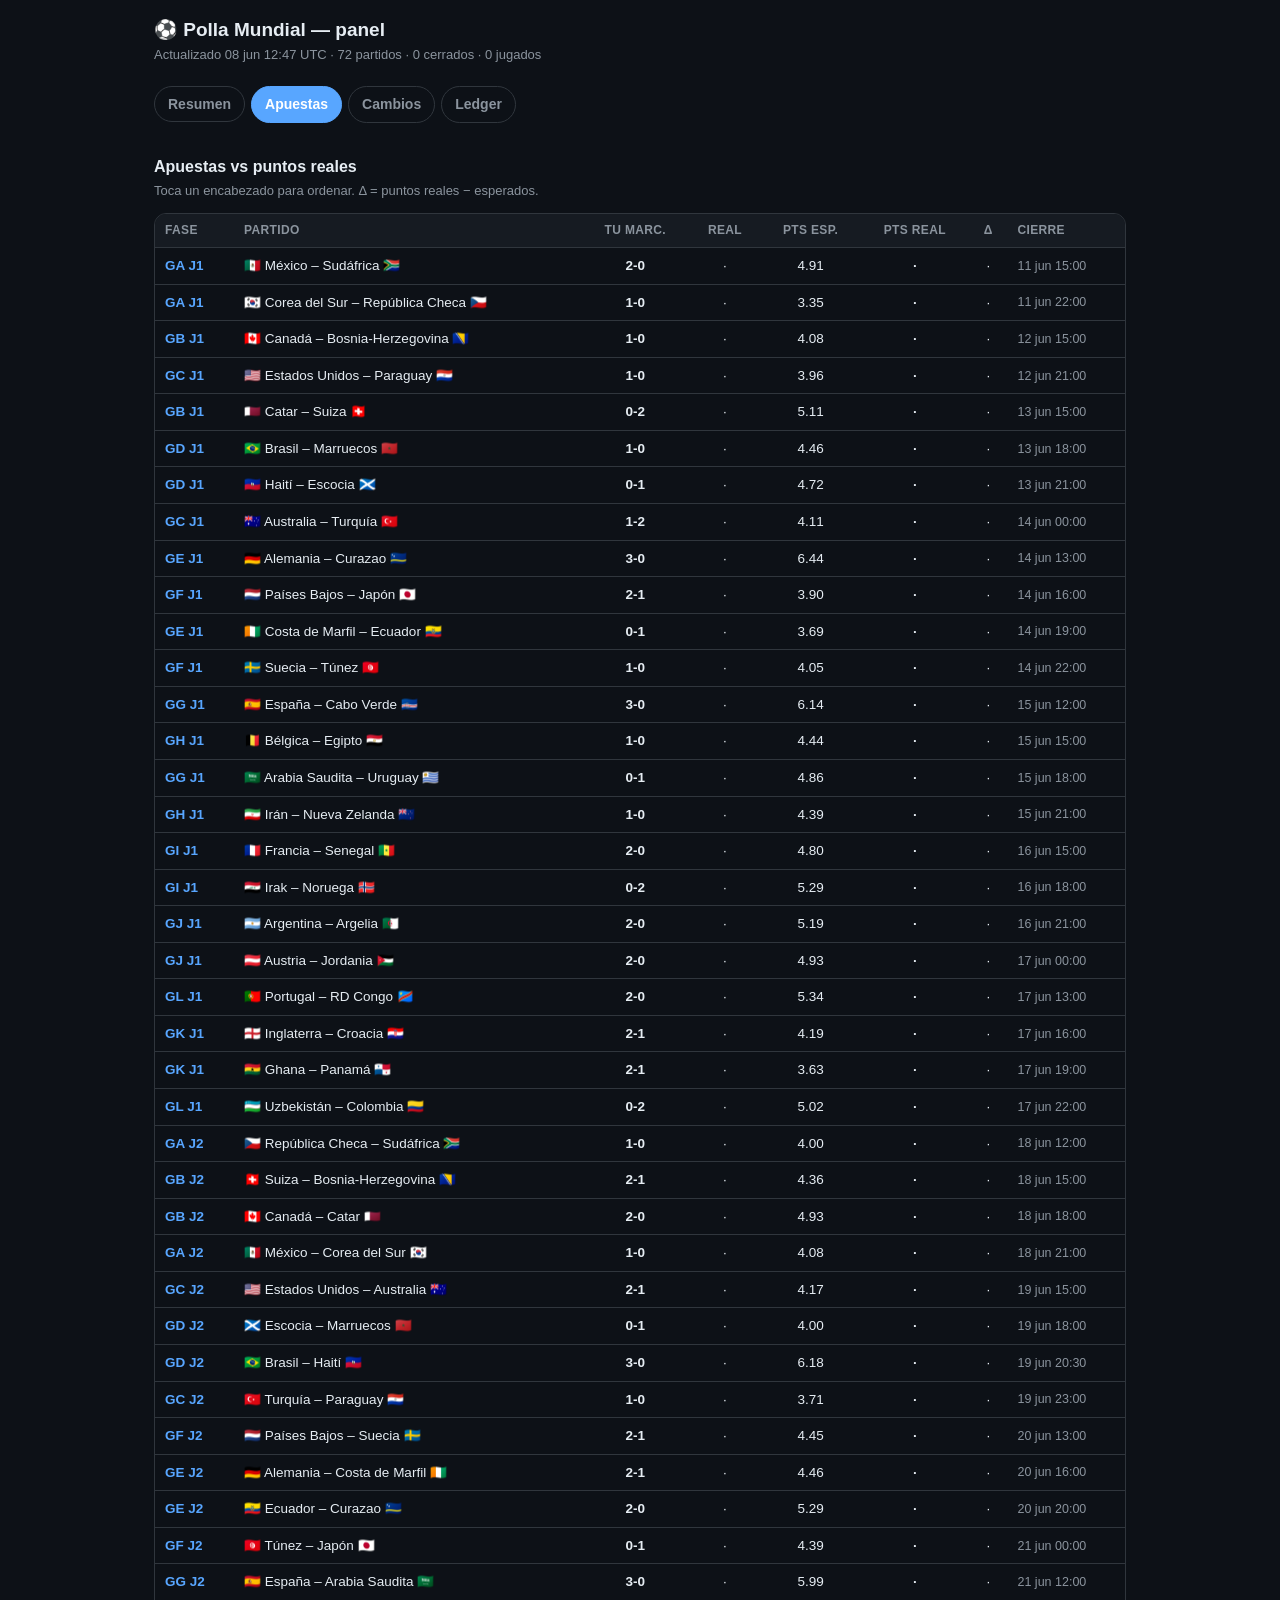
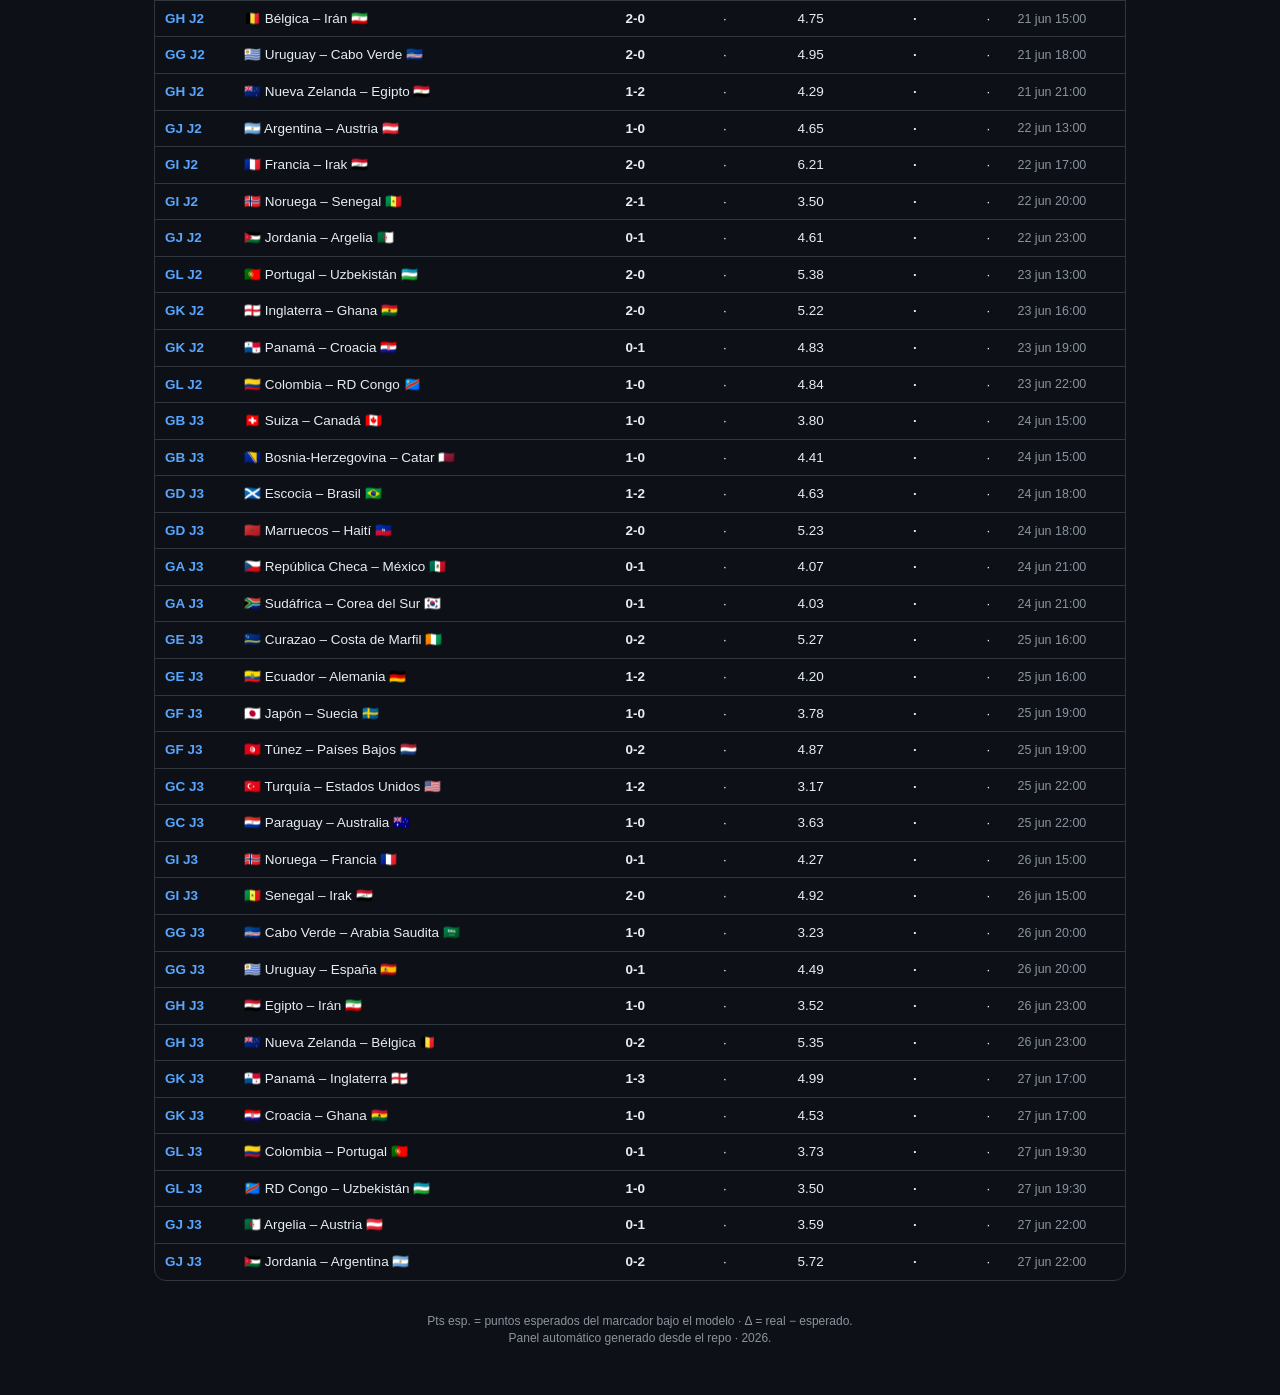
==== apuestas.html @ e84d71d4 "panel multi-pagina (resumen+graficos, apuestas ordenable, cambios, ledger)" ====
<!DOCTYPE html>
<html lang="es">
<head>
<meta charset="utf-8">
<meta name="viewport" content="width=device-width, initial-scale=1, viewport-fit=cover">
<meta name="theme-color" content="#0d1117">
<title>Apuestas — polla</title>

<style>
  :root { --bg:#0d1117; --card:#161b22; --line:#30363d; --txt:#e6edf3; --dim:#8b949e;
           --pos:#3fb950; --neg:#f85149; --accent:#58a6ff; }
  * { box-sizing:border-box; }
  body { margin:0; background:var(--bg); color:var(--txt); font:15px/1.45
         -apple-system,BlinkMacSystemFont,"Segoe UI",Roboto,Helvetica,Arial,sans-serif; }
  .wrap { max-width:1000px; margin:0 auto; padding:14px 14px 48px; }
  header h1 { font-size:19px; margin:2px 0; }
  header .meta { color:var(--dim); font-size:13px; }
  .nav { display:flex; gap:6px; margin:14px 0 8px; flex-wrap:wrap;
          position:sticky; top:0; background:var(--bg); padding:8px 0; z-index:5; }
  .nav a { color:var(--dim); text-decoration:none; font-size:14px; font-weight:600;
            padding:7px 13px; border:1px solid var(--line); border-radius:999px; }
  .nav a.active { color:#fff; background:var(--accent); border-color:var(--accent); }
  .kpis { display:grid; grid-template-columns:repeat(auto-fit,minmax(150px,1fr));
           gap:10px; margin:14px 0; }
  .kpi { background:var(--card); border:1px solid var(--line); border-radius:12px; padding:12px 14px; }
  .kpi-val { font-size:26px; font-weight:700; }
  .kpi-lbl { color:var(--dim); font-size:12px; text-transform:uppercase; letter-spacing:.04em; }
  .kpi-sub { color:var(--dim); font-size:12px; margin-top:4px; }
  section { margin:24px 0; }
  section > h2 { font-size:16px; margin:0 0 4px; }
  .cap { color:var(--dim); font-size:13px; margin:0 0 12px; }
  .chart { position:relative; height:300px; background:var(--card); border:1px solid var(--line);
            border-radius:12px; padding:12px; }
  .tbl { overflow-x:auto; -webkit-overflow-scrolling:touch; border:1px solid var(--line); border-radius:12px; }
  table { border-collapse:collapse; width:100%; font-size:13.5px; white-space:nowrap; }
  th, td { padding:8px 10px; text-align:left; border-bottom:1px solid var(--line); }
  thead th { position:sticky; top:0; background:var(--card); color:var(--dim); font-weight:600;
              font-size:12px; text-transform:uppercase; letter-spacing:.03em; user-select:none; }
  thead th.asc::after { content:" \2191"; color:var(--accent); }
  thead th.desc::after { content:" \2193"; color:var(--accent); }
  tbody tr:last-child td { border-bottom:none; }
  td.c, th.c { text-align:center; }
  td.b { font-weight:700; }
  td.ph { color:var(--accent); font-weight:600; }
  td.ko { color:var(--dim); font-size:12.5px; }
  tr.played { background:rgba(63,185,80,.06); }
  tr.locked td { color:var(--dim); }
  .pos { color:var(--pos); } .neg { color:var(--neg); } .zero { color:var(--dim); }
  footer { color:var(--dim); font-size:12px; margin-top:32px; text-align:center; }
  a { color:var(--accent); }
</style>
</head>
<body>
<div class="wrap">
  <header>
    <h1>⚽ Polla Mundial — panel</h1>
    <div class="meta">Actualizado 08 jun 12:47 UTC · 72 partidos · 0 cerrados · 0 jugados</div>
  </header>
  <nav class="nav"><a href="index.html">Resumen</a><a href="apuestas.html" class="active">Apuestas</a><a href="cambios.html">Cambios</a><a href="ledger.html">Ledger</a></nav>
  
  <section>
    <h2>Apuestas vs puntos reales</h2>
    <p class="cap">Toca un encabezado para ordenar. Δ = puntos reales − esperados.</p>
    <div class="tbl"><table class="sortable"><thead><tr><th data-type="text">Fase</th><th data-type="text">Partido</th><th class="c" data-type="text">Tu marc.</th><th class="c" data-type="text">Real</th><th class="c" data-type="num">Pts esp.</th><th class="c" data-type="num">Pts real</th><th class="c" data-type="num">Δ</th><th data-type="text">Cierre</th></tr></thead>
    <tbody><tr class=""><td class="ph" data-sort="01-A">GA J1</td><td class="match">🇲🇽 México – Sudáfrica 🇿🇦</td><td class="c b">2-0</td><td class="c">·</td><td class="c" data-sort="4.907">4.91</td><td class="c b" data-sort="-1">·</td><td class="c" data-sort="-999">·</td><td class="ko" data-sort="2026-06-11T15:00:00-04:00">11 jun 15:00</td></tr><tr class=""><td class="ph" data-sort="01-A">GA J1</td><td class="match">🇰🇷 Corea del Sur – República Checa 🇨🇿</td><td class="c b">1-0</td><td class="c">·</td><td class="c" data-sort="3.345">3.35</td><td class="c b" data-sort="-1">·</td><td class="c" data-sort="-999">·</td><td class="ko" data-sort="2026-06-11T22:00:00-04:00">11 jun 22:00</td></tr><tr class=""><td class="ph" data-sort="01-B">GB J1</td><td class="match">🇨🇦 Canadá – Bosnia-Herzegovina 🇧🇦</td><td class="c b">1-0</td><td class="c">·</td><td class="c" data-sort="4.076">4.08</td><td class="c b" data-sort="-1">·</td><td class="c" data-sort="-999">·</td><td class="ko" data-sort="2026-06-12T15:00:00-04:00">12 jun 15:00</td></tr><tr class=""><td class="ph" data-sort="01-C">GC J1</td><td class="match">🇺🇸 Estados Unidos – Paraguay 🇵🇾</td><td class="c b">1-0</td><td class="c">·</td><td class="c" data-sort="3.958">3.96</td><td class="c b" data-sort="-1">·</td><td class="c" data-sort="-999">·</td><td class="ko" data-sort="2026-06-12T21:00:00-04:00">12 jun 21:00</td></tr><tr class=""><td class="ph" data-sort="01-B">GB J1</td><td class="match">🇶🇦 Catar – Suiza 🇨🇭</td><td class="c b">0-2</td><td class="c">·</td><td class="c" data-sort="5.108">5.11</td><td class="c b" data-sort="-1">·</td><td class="c" data-sort="-999">·</td><td class="ko" data-sort="2026-06-13T15:00:00-04:00">13 jun 15:00</td></tr><tr class=""><td class="ph" data-sort="01-D">GD J1</td><td class="match">🇧🇷 Brasil – Marruecos 🇲🇦</td><td class="c b">1-0</td><td class="c">·</td><td class="c" data-sort="4.463">4.46</td><td class="c b" data-sort="-1">·</td><td class="c" data-sort="-999">·</td><td class="ko" data-sort="2026-06-13T18:00:00-04:00">13 jun 18:00</td></tr><tr class=""><td class="ph" data-sort="01-D">GD J1</td><td class="match">🇭🇹 Haití – Escocia 🏴󠁧󠁢󠁳󠁣󠁴󠁿</td><td class="c b">0-1</td><td class="c">·</td><td class="c" data-sort="4.722">4.72</td><td class="c b" data-sort="-1">·</td><td class="c" data-sort="-999">·</td><td class="ko" data-sort="2026-06-13T21:00:00-04:00">13 jun 21:00</td></tr><tr class=""><td class="ph" data-sort="01-C">GC J1</td><td class="match">🇦🇺 Australia – Turquía 🇹🇷</td><td class="c b">1-2</td><td class="c">·</td><td class="c" data-sort="4.113">4.11</td><td class="c b" data-sort="-1">·</td><td class="c" data-sort="-999">·</td><td class="ko" data-sort="2026-06-14T00:00:00-04:00">14 jun 00:00</td></tr><tr class=""><td class="ph" data-sort="01-E">GE J1</td><td class="match">🇩🇪 Alemania – Curazao 🇨🇼</td><td class="c b">3-0</td><td class="c">·</td><td class="c" data-sort="6.436">6.44</td><td class="c b" data-sort="-1">·</td><td class="c" data-sort="-999">·</td><td class="ko" data-sort="2026-06-14T13:00:00-04:00">14 jun 13:00</td></tr><tr class=""><td class="ph" data-sort="01-F">GF J1</td><td class="match">🇳🇱 Países Bajos – Japón 🇯🇵</td><td class="c b">2-1</td><td class="c">·</td><td class="c" data-sort="3.899">3.90</td><td class="c b" data-sort="-1">·</td><td class="c" data-sort="-999">·</td><td class="ko" data-sort="2026-06-14T16:00:00-04:00">14 jun 16:00</td></tr><tr class=""><td class="ph" data-sort="01-E">GE J1</td><td class="match">🇨🇮 Costa de Marfil – Ecuador 🇪🇨</td><td class="c b">0-1</td><td class="c">·</td><td class="c" data-sort="3.692">3.69</td><td class="c b" data-sort="-1">·</td><td class="c" data-sort="-999">·</td><td class="ko" data-sort="2026-06-14T19:00:00-04:00">14 jun 19:00</td></tr><tr class=""><td class="ph" data-sort="01-F">GF J1</td><td class="match">🇸🇪 Suecia – Túnez 🇹🇳</td><td class="c b">1-0</td><td class="c">·</td><td class="c" data-sort="4.052">4.05</td><td class="c b" data-sort="-1">·</td><td class="c" data-sort="-999">·</td><td class="ko" data-sort="2026-06-14T22:00:00-04:00">14 jun 22:00</td></tr><tr class=""><td class="ph" data-sort="01-G">GG J1</td><td class="match">🇪🇸 España – Cabo Verde 🇨🇻</td><td class="c b">3-0</td><td class="c">·</td><td class="c" data-sort="6.137">6.14</td><td class="c b" data-sort="-1">·</td><td class="c" data-sort="-999">·</td><td class="ko" data-sort="2026-06-15T12:00:00-04:00">15 jun 12:00</td></tr><tr class=""><td class="ph" data-sort="01-H">GH J1</td><td class="match">🇧🇪 Bélgica – Egipto 🇪🇬</td><td class="c b">1-0</td><td class="c">·</td><td class="c" data-sort="4.444">4.44</td><td class="c b" data-sort="-1">·</td><td class="c" data-sort="-999">·</td><td class="ko" data-sort="2026-06-15T15:00:00-04:00">15 jun 15:00</td></tr><tr class=""><td class="ph" data-sort="01-G">GG J1</td><td class="match">🇸🇦 Arabia Saudita – Uruguay 🇺🇾</td><td class="c b">0-1</td><td class="c">·</td><td class="c" data-sort="4.857">4.86</td><td class="c b" data-sort="-1">·</td><td class="c" data-sort="-999">·</td><td class="ko" data-sort="2026-06-15T18:00:00-04:00">15 jun 18:00</td></tr><tr class=""><td class="ph" data-sort="01-H">GH J1</td><td class="match">🇮🇷 Irán – Nueva Zelanda 🇳🇿</td><td class="c b">1-0</td><td class="c">·</td><td class="c" data-sort="4.389">4.39</td><td class="c b" data-sort="-1">·</td><td class="c" data-sort="-999">·</td><td class="ko" data-sort="2026-06-15T21:00:00-04:00">15 jun 21:00</td></tr><tr class=""><td class="ph" data-sort="01-I">GI J1</td><td class="match">🇫🇷 Francia – Senegal 🇸🇳</td><td class="c b">2-0</td><td class="c">·</td><td class="c" data-sort="4.801">4.80</td><td class="c b" data-sort="-1">·</td><td class="c" data-sort="-999">·</td><td class="ko" data-sort="2026-06-16T15:00:00-04:00">16 jun 15:00</td></tr><tr class=""><td class="ph" data-sort="01-I">GI J1</td><td class="match">🇮🇶 Irak – Noruega 🇳🇴</td><td class="c b">0-2</td><td class="c">·</td><td class="c" data-sort="5.287">5.29</td><td class="c b" data-sort="-1">·</td><td class="c" data-sort="-999">·</td><td class="ko" data-sort="2026-06-16T18:00:00-04:00">16 jun 18:00</td></tr><tr class=""><td class="ph" data-sort="01-J">GJ J1</td><td class="match">🇦🇷 Argentina – Argelia 🇩🇿</td><td class="c b">2-0</td><td class="c">·</td><td class="c" data-sort="5.188">5.19</td><td class="c b" data-sort="-1">·</td><td class="c" data-sort="-999">·</td><td class="ko" data-sort="2026-06-16T21:00:00-04:00">16 jun 21:00</td></tr><tr class=""><td class="ph" data-sort="01-J">GJ J1</td><td class="match">🇦🇹 Austria – Jordania 🇯🇴</td><td class="c b">2-0</td><td class="c">·</td><td class="c" data-sort="4.935">4.93</td><td class="c b" data-sort="-1">·</td><td class="c" data-sort="-999">·</td><td class="ko" data-sort="2026-06-17T00:00:00-04:00">17 jun 00:00</td></tr><tr class=""><td class="ph" data-sort="01-L">GL J1</td><td class="match">🇵🇹 Portugal – RD Congo 🇨🇩</td><td class="c b">2-0</td><td class="c">·</td><td class="c" data-sort="5.34">5.34</td><td class="c b" data-sort="-1">·</td><td class="c" data-sort="-999">·</td><td class="ko" data-sort="2026-06-17T13:00:00-04:00">17 jun 13:00</td></tr><tr class=""><td class="ph" data-sort="01-K">GK J1</td><td class="match">🏴󠁧󠁢󠁥󠁮󠁧󠁿 Inglaterra – Croacia 🇭🇷</td><td class="c b">2-1</td><td class="c">·</td><td class="c" data-sort="4.187">4.19</td><td class="c b" data-sort="-1">·</td><td class="c" data-sort="-999">·</td><td class="ko" data-sort="2026-06-17T16:00:00-04:00">17 jun 16:00</td></tr><tr class=""><td class="ph" data-sort="01-K">GK J1</td><td class="match">🇬🇭 Ghana – Panamá 🇵🇦</td><td class="c b">2-1</td><td class="c">·</td><td class="c" data-sort="3.631">3.63</td><td class="c b" data-sort="-1">·</td><td class="c" data-sort="-999">·</td><td class="ko" data-sort="2026-06-17T19:00:00-04:00">17 jun 19:00</td></tr><tr class=""><td class="ph" data-sort="01-L">GL J1</td><td class="match">🇺🇿 Uzbekistán – Colombia 🇨🇴</td><td class="c b">0-2</td><td class="c">·</td><td class="c" data-sort="5.018">5.02</td><td class="c b" data-sort="-1">·</td><td class="c" data-sort="-999">·</td><td class="ko" data-sort="2026-06-17T22:00:00-04:00">17 jun 22:00</td></tr><tr class=""><td class="ph" data-sort="02-A">GA J2</td><td class="match">🇨🇿 República Checa – Sudáfrica 🇿🇦</td><td class="c b">1-0</td><td class="c">·</td><td class="c" data-sort="4.004">4.00</td><td class="c b" data-sort="-1">·</td><td class="c" data-sort="-999">·</td><td class="ko" data-sort="2026-06-18T12:00:00-04:00">18 jun 12:00</td></tr><tr class=""><td class="ph" data-sort="02-B">GB J2</td><td class="match">🇨🇭 Suiza – Bosnia-Herzegovina 🇧🇦</td><td class="c b">2-1</td><td class="c">·</td><td class="c" data-sort="4.362">4.36</td><td class="c b" data-sort="-1">·</td><td class="c" data-sort="-999">·</td><td class="ko" data-sort="2026-06-18T15:00:00-04:00">18 jun 15:00</td></tr><tr class=""><td class="ph" data-sort="02-B">GB J2</td><td class="match">🇨🇦 Canadá – Catar 🇶🇦</td><td class="c b">2-0</td><td class="c">·</td><td class="c" data-sort="4.935">4.93</td><td class="c b" data-sort="-1">·</td><td class="c" data-sort="-999">·</td><td class="ko" data-sort="2026-06-18T18:00:00-04:00">18 jun 18:00</td></tr><tr class=""><td class="ph" data-sort="02-A">GA J2</td><td class="match">🇲🇽 México – Corea del Sur 🇰🇷</td><td class="c b">1-0</td><td class="c">·</td><td class="c" data-sort="4.083">4.08</td><td class="c b" data-sort="-1">·</td><td class="c" data-sort="-999">·</td><td class="ko" data-sort="2026-06-18T21:00:00-04:00">18 jun 21:00</td></tr><tr class=""><td class="ph" data-sort="02-C">GC J2</td><td class="match">🇺🇸 Estados Unidos – Australia 🇦🇺</td><td class="c b">2-1</td><td class="c">·</td><td class="c" data-sort="4.174">4.17</td><td class="c b" data-sort="-1">·</td><td class="c" data-sort="-999">·</td><td class="ko" data-sort="2026-06-19T15:00:00-04:00">19 jun 15:00</td></tr><tr class=""><td class="ph" data-sort="02-D">GD J2</td><td class="match">🏴󠁧󠁢󠁳󠁣󠁴󠁿 Escocia – Marruecos 🇲🇦</td><td class="c b">0-1</td><td class="c">·</td><td class="c" data-sort="4.0">4.00</td><td class="c b" data-sort="-1">·</td><td class="c" data-sort="-999">·</td><td class="ko" data-sort="2026-06-19T18:00:00-04:00">19 jun 18:00</td></tr><tr class=""><td class="ph" data-sort="02-D">GD J2</td><td class="match">🇧🇷 Brasil – Haití 🇭🇹</td><td class="c b">3-0</td><td class="c">·</td><td class="c" data-sort="6.177">6.18</td><td class="c b" data-sort="-1">·</td><td class="c" data-sort="-999">·</td><td class="ko" data-sort="2026-06-19T20:30:00-04:00">19 jun 20:30</td></tr><tr class=""><td class="ph" data-sort="02-C">GC J2</td><td class="match">🇹🇷 Turquía – Paraguay 🇵🇾</td><td class="c b">1-0</td><td class="c">·</td><td class="c" data-sort="3.708">3.71</td><td class="c b" data-sort="-1">·</td><td class="c" data-sort="-999">·</td><td class="ko" data-sort="2026-06-19T23:00:00-04:00">19 jun 23:00</td></tr><tr class=""><td class="ph" data-sort="02-F">GF J2</td><td class="match">🇳🇱 Países Bajos – Suecia 🇸🇪</td><td class="c b">2-1</td><td class="c">·</td><td class="c" data-sort="4.449">4.45</td><td class="c b" data-sort="-1">·</td><td class="c" data-sort="-999">·</td><td class="ko" data-sort="2026-06-20T13:00:00-04:00">20 jun 13:00</td></tr><tr class=""><td class="ph" data-sort="02-E">GE J2</td><td class="match">🇩🇪 Alemania – Costa de Marfil 🇨🇮</td><td class="c b">2-1</td><td class="c">·</td><td class="c" data-sort="4.458">4.46</td><td class="c b" data-sort="-1">·</td><td class="c" data-sort="-999">·</td><td class="ko" data-sort="2026-06-20T16:00:00-04:00">20 jun 16:00</td></tr><tr class=""><td class="ph" data-sort="02-E">GE J2</td><td class="match">🇪🇨 Ecuador – Curazao 🇨🇼</td><td class="c b">2-0</td><td class="c">·</td><td class="c" data-sort="5.294">5.29</td><td class="c b" data-sort="-1">·</td><td class="c" data-sort="-999">·</td><td class="ko" data-sort="2026-06-20T20:00:00-04:00">20 jun 20:00</td></tr><tr class=""><td class="ph" data-sort="02-F">GF J2</td><td class="match">🇹🇳 Túnez – Japón 🇯🇵</td><td class="c b">0-1</td><td class="c">·</td><td class="c" data-sort="4.387">4.39</td><td class="c b" data-sort="-1">·</td><td class="c" data-sort="-999">·</td><td class="ko" data-sort="2026-06-21T00:00:00-04:00">21 jun 00:00</td></tr><tr class=""><td class="ph" data-sort="02-G">GG J2</td><td class="match">🇪🇸 España – Arabia Saudita 🇸🇦</td><td class="c b">3-0</td><td class="c">·</td><td class="c" data-sort="5.988">5.99</td><td class="c b" data-sort="-1">·</td><td class="c" data-sort="-999">·</td><td class="ko" data-sort="2026-06-21T12:00:00-04:00">21 jun 12:00</td></tr><tr class=""><td class="ph" data-sort="02-H">GH J2</td><td class="match">🇧🇪 Bélgica – Irán 🇮🇷</td><td class="c b">2-0</td><td class="c">·</td><td class="c" data-sort="4.753">4.75</td><td class="c b" data-sort="-1">·</td><td class="c" data-sort="-999">·</td><td class="ko" data-sort="2026-06-21T15:00:00-04:00">21 jun 15:00</td></tr><tr class=""><td class="ph" data-sort="02-G">GG J2</td><td class="match">🇺🇾 Uruguay – Cabo Verde 🇨🇻</td><td class="c b">2-0</td><td class="c">·</td><td class="c" data-sort="4.95">4.95</td><td class="c b" data-sort="-1">·</td><td class="c" data-sort="-999">·</td><td class="ko" data-sort="2026-06-21T18:00:00-04:00">21 jun 18:00</td></tr><tr class=""><td class="ph" data-sort="02-H">GH J2</td><td class="match">🇳🇿 Nueva Zelanda – Egipto 🇪🇬</td><td class="c b">1-2</td><td class="c">·</td><td class="c" data-sort="4.289">4.29</td><td class="c b" data-sort="-1">·</td><td class="c" data-sort="-999">·</td><td class="ko" data-sort="2026-06-21T21:00:00-04:00">21 jun 21:00</td></tr><tr class=""><td class="ph" data-sort="02-J">GJ J2</td><td class="match">🇦🇷 Argentina – Austria 🇦🇹</td><td class="c b">1-0</td><td class="c">·</td><td class="c" data-sort="4.652">4.65</td><td class="c b" data-sort="-1">·</td><td class="c" data-sort="-999">·</td><td class="ko" data-sort="2026-06-22T13:00:00-04:00">22 jun 13:00</td></tr><tr class=""><td class="ph" data-sort="02-I">GI J2</td><td class="match">🇫🇷 Francia – Irak 🇮🇶</td><td class="c b">2-0</td><td class="c">·</td><td class="c" data-sort="6.207">6.21</td><td class="c b" data-sort="-1">·</td><td class="c" data-sort="-999">·</td><td class="ko" data-sort="2026-06-22T17:00:00-04:00">22 jun 17:00</td></tr><tr class=""><td class="ph" data-sort="02-I">GI J2</td><td class="match">🇳🇴 Noruega – Senegal 🇸🇳</td><td class="c b">2-1</td><td class="c">·</td><td class="c" data-sort="3.496">3.50</td><td class="c b" data-sort="-1">·</td><td class="c" data-sort="-999">·</td><td class="ko" data-sort="2026-06-22T20:00:00-04:00">22 jun 20:00</td></tr><tr class=""><td class="ph" data-sort="02-J">GJ J2</td><td class="match">🇯🇴 Jordania – Argelia 🇩🇿</td><td class="c b">0-1</td><td class="c">·</td><td class="c" data-sort="4.612">4.61</td><td class="c b" data-sort="-1">·</td><td class="c" data-sort="-999">·</td><td class="ko" data-sort="2026-06-22T23:00:00-04:00">22 jun 23:00</td></tr><tr class=""><td class="ph" data-sort="02-L">GL J2</td><td class="match">🇵🇹 Portugal – Uzbekistán 🇺🇿</td><td class="c b">2-0</td><td class="c">·</td><td class="c" data-sort="5.377">5.38</td><td class="c b" data-sort="-1">·</td><td class="c" data-sort="-999">·</td><td class="ko" data-sort="2026-06-23T13:00:00-04:00">23 jun 13:00</td></tr><tr class=""><td class="ph" data-sort="02-K">GK J2</td><td class="match">🏴󠁧󠁢󠁥󠁮󠁧󠁿 Inglaterra – Ghana 🇬🇭</td><td class="c b">2-0</td><td class="c">·</td><td class="c" data-sort="5.216">5.22</td><td class="c b" data-sort="-1">·</td><td class="c" data-sort="-999">·</td><td class="ko" data-sort="2026-06-23T16:00:00-04:00">23 jun 16:00</td></tr><tr class=""><td class="ph" data-sort="02-K">GK J2</td><td class="match">🇵🇦 Panamá – Croacia 🇭🇷</td><td class="c b">0-1</td><td class="c">·</td><td class="c" data-sort="4.834">4.83</td><td class="c b" data-sort="-1">·</td><td class="c" data-sort="-999">·</td><td class="ko" data-sort="2026-06-23T19:00:00-04:00">23 jun 19:00</td></tr><tr class=""><td class="ph" data-sort="02-L">GL J2</td><td class="match">🇨🇴 Colombia – RD Congo 🇨🇩</td><td class="c b">1-0</td><td class="c">·</td><td class="c" data-sort="4.841">4.84</td><td class="c b" data-sort="-1">·</td><td class="c" data-sort="-999">·</td><td class="ko" data-sort="2026-06-23T22:00:00-04:00">23 jun 22:00</td></tr><tr class=""><td class="ph" data-sort="03-B">GB J3</td><td class="match">🇨🇭 Suiza – Canadá 🇨🇦</td><td class="c b">1-0</td><td class="c">·</td><td class="c" data-sort="3.8">3.80</td><td class="c b" data-sort="-1">·</td><td class="c" data-sort="-999">·</td><td class="ko" data-sort="2026-06-24T15:00:00-04:00">24 jun 15:00</td></tr><tr class=""><td class="ph" data-sort="03-B">GB J3</td><td class="match">🇧🇦 Bosnia-Herzegovina – Catar 🇶🇦</td><td class="c b">1-0</td><td class="c">·</td><td class="c" data-sort="4.414">4.41</td><td class="c b" data-sort="-1">·</td><td class="c" data-sort="-999">·</td><td class="ko" data-sort="2026-06-24T15:00:00-04:00">24 jun 15:00</td></tr><tr class=""><td class="ph" data-sort="03-D">GD J3</td><td class="match">🏴󠁧󠁢󠁳󠁣󠁴󠁿 Escocia – Brasil 🇧🇷</td><td class="c b">1-2</td><td class="c">·</td><td class="c" data-sort="4.628">4.63</td><td class="c b" data-sort="-1">·</td><td class="c" data-sort="-999">·</td><td class="ko" data-sort="2026-06-24T18:00:00-04:00">24 jun 18:00</td></tr><tr class=""><td class="ph" data-sort="03-D">GD J3</td><td class="match">🇲🇦 Marruecos – Haití 🇭🇹</td><td class="c b">2-0</td><td class="c">·</td><td class="c" data-sort="5.233">5.23</td><td class="c b" data-sort="-1">·</td><td class="c" data-sort="-999">·</td><td class="ko" data-sort="2026-06-24T18:00:00-04:00">24 jun 18:00</td></tr><tr class=""><td class="ph" data-sort="03-A">GA J3</td><td class="match">🇨🇿 República Checa – México 🇲🇽</td><td class="c b">0-1</td><td class="c">·</td><td class="c" data-sort="4.065">4.07</td><td class="c b" data-sort="-1">·</td><td class="c" data-sort="-999">·</td><td class="ko" data-sort="2026-06-24T21:00:00-04:00">24 jun 21:00</td></tr><tr class=""><td class="ph" data-sort="03-A">GA J3</td><td class="match">🇿🇦 Sudáfrica – Corea del Sur 🇰🇷</td><td class="c b">0-1</td><td class="c">·</td><td class="c" data-sort="4.025">4.03</td><td class="c b" data-sort="-1">·</td><td class="c" data-sort="-999">·</td><td class="ko" data-sort="2026-06-24T21:00:00-04:00">24 jun 21:00</td></tr><tr class=""><td class="ph" data-sort="03-E">GE J3</td><td class="match">🇨🇼 Curazao – Costa de Marfil 🇨🇮</td><td class="c b">0-2</td><td class="c">·</td><td class="c" data-sort="5.267">5.27</td><td class="c b" data-sort="-1">·</td><td class="c" data-sort="-999">·</td><td class="ko" data-sort="2026-06-25T16:00:00-04:00">25 jun 16:00</td></tr><tr class=""><td class="ph" data-sort="03-E">GE J3</td><td class="match">🇪🇨 Ecuador – Alemania 🇩🇪</td><td class="c b">1-2</td><td class="c">·</td><td class="c" data-sort="4.2">4.20</td><td class="c b" data-sort="-1">·</td><td class="c" data-sort="-999">·</td><td class="ko" data-sort="2026-06-25T16:00:00-04:00">25 jun 16:00</td></tr><tr class=""><td class="ph" data-sort="03-F">GF J3</td><td class="match">🇯🇵 Japón – Suecia 🇸🇪</td><td class="c b">1-0</td><td class="c">·</td><td class="c" data-sort="3.782">3.78</td><td class="c b" data-sort="-1">·</td><td class="c" data-sort="-999">·</td><td class="ko" data-sort="2026-06-25T19:00:00-04:00">25 jun 19:00</td></tr><tr class=""><td class="ph" data-sort="03-F">GF J3</td><td class="match">🇹🇳 Túnez – Países Bajos 🇳🇱</td><td class="c b">0-2</td><td class="c">·</td><td class="c" data-sort="4.866">4.87</td><td class="c b" data-sort="-1">·</td><td class="c" data-sort="-999">·</td><td class="ko" data-sort="2026-06-25T19:00:00-04:00">25 jun 19:00</td></tr><tr class=""><td class="ph" data-sort="03-C">GC J3</td><td class="match">🇹🇷 Turquía – Estados Unidos 🇺🇸</td><td class="c b">1-2</td><td class="c">·</td><td class="c" data-sort="3.173">3.17</td><td class="c b" data-sort="-1">·</td><td class="c" data-sort="-999">·</td><td class="ko" data-sort="2026-06-25T22:00:00-04:00">25 jun 22:00</td></tr><tr class=""><td class="ph" data-sort="03-C">GC J3</td><td class="match">🇵🇾 Paraguay – Australia 🇦🇺</td><td class="c b">1-0</td><td class="c">·</td><td class="c" data-sort="3.629">3.63</td><td class="c b" data-sort="-1">·</td><td class="c" data-sort="-999">·</td><td class="ko" data-sort="2026-06-25T22:00:00-04:00">25 jun 22:00</td></tr><tr class=""><td class="ph" data-sort="03-I">GI J3</td><td class="match">🇳🇴 Noruega – Francia 🇫🇷</td><td class="c b">0-1</td><td class="c">·</td><td class="c" data-sort="4.266">4.27</td><td class="c b" data-sort="-1">·</td><td class="c" data-sort="-999">·</td><td class="ko" data-sort="2026-06-26T15:00:00-04:00">26 jun 15:00</td></tr><tr class=""><td class="ph" data-sort="03-I">GI J3</td><td class="match">🇸🇳 Senegal – Irak 🇮🇶</td><td class="c b">2-0</td><td class="c">·</td><td class="c" data-sort="4.915">4.92</td><td class="c b" data-sort="-1">·</td><td class="c" data-sort="-999">·</td><td class="ko" data-sort="2026-06-26T15:00:00-04:00">26 jun 15:00</td></tr><tr class=""><td class="ph" data-sort="03-G">GG J3</td><td class="match">🇨🇻 Cabo Verde – Arabia Saudita 🇸🇦</td><td class="c b">1-0</td><td class="c">·</td><td class="c" data-sort="3.233">3.23</td><td class="c b" data-sort="-1">·</td><td class="c" data-sort="-999">·</td><td class="ko" data-sort="2026-06-26T20:00:00-04:00">26 jun 20:00</td></tr><tr class=""><td class="ph" data-sort="03-G">GG J3</td><td class="match">🇺🇾 Uruguay – España 🇪🇸</td><td class="c b">0-1</td><td class="c">·</td><td class="c" data-sort="4.491">4.49</td><td class="c b" data-sort="-1">·</td><td class="c" data-sort="-999">·</td><td class="ko" data-sort="2026-06-26T20:00:00-04:00">26 jun 20:00</td></tr><tr class=""><td class="ph" data-sort="03-H">GH J3</td><td class="match">🇪🇬 Egipto – Irán 🇮🇷</td><td class="c b">1-0</td><td class="c">·</td><td class="c" data-sort="3.525">3.52</td><td class="c b" data-sort="-1">·</td><td class="c" data-sort="-999">·</td><td class="ko" data-sort="2026-06-26T23:00:00-04:00">26 jun 23:00</td></tr><tr class=""><td class="ph" data-sort="03-H">GH J3</td><td class="match">🇳🇿 Nueva Zelanda – Bélgica 🇧🇪</td><td class="c b">0-2</td><td class="c">·</td><td class="c" data-sort="5.348">5.35</td><td class="c b" data-sort="-1">·</td><td class="c" data-sort="-999">·</td><td class="ko" data-sort="2026-06-26T23:00:00-04:00">26 jun 23:00</td></tr><tr class=""><td class="ph" data-sort="03-K">GK J3</td><td class="match">🇵🇦 Panamá – Inglaterra 🏴󠁧󠁢󠁥󠁮󠁧󠁿</td><td class="c b">1-3</td><td class="c">·</td><td class="c" data-sort="4.99">4.99</td><td class="c b" data-sort="-1">·</td><td class="c" data-sort="-999">·</td><td class="ko" data-sort="2026-06-27T17:00:00-04:00">27 jun 17:00</td></tr><tr class=""><td class="ph" data-sort="03-K">GK J3</td><td class="match">🇭🇷 Croacia – Ghana 🇬🇭</td><td class="c b">1-0</td><td class="c">·</td><td class="c" data-sort="4.529">4.53</td><td class="c b" data-sort="-1">·</td><td class="c" data-sort="-999">·</td><td class="ko" data-sort="2026-06-27T17:00:00-04:00">27 jun 17:00</td></tr><tr class=""><td class="ph" data-sort="03-L">GL J3</td><td class="match">🇨🇴 Colombia – Portugal 🇵🇹</td><td class="c b">0-1</td><td class="c">·</td><td class="c" data-sort="3.728">3.73</td><td class="c b" data-sort="-1">·</td><td class="c" data-sort="-999">·</td><td class="ko" data-sort="2026-06-27T19:30:00-04:00">27 jun 19:30</td></tr><tr class=""><td class="ph" data-sort="03-L">GL J3</td><td class="match">🇨🇩 RD Congo – Uzbekistán 🇺🇿</td><td class="c b">1-0</td><td class="c">·</td><td class="c" data-sort="3.498">3.50</td><td class="c b" data-sort="-1">·</td><td class="c" data-sort="-999">·</td><td class="ko" data-sort="2026-06-27T19:30:00-04:00">27 jun 19:30</td></tr><tr class=""><td class="ph" data-sort="03-J">GJ J3</td><td class="match">🇩🇿 Argelia – Austria 🇦🇹</td><td class="c b">0-1</td><td class="c">·</td><td class="c" data-sort="3.587">3.59</td><td class="c b" data-sort="-1">·</td><td class="c" data-sort="-999">·</td><td class="ko" data-sort="2026-06-27T22:00:00-04:00">27 jun 22:00</td></tr><tr class=""><td class="ph" data-sort="03-J">GJ J3</td><td class="match">🇯🇴 Jordania – Argentina 🇦🇷</td><td class="c b">0-2</td><td class="c">·</td><td class="c" data-sort="5.718">5.72</td><td class="c b" data-sort="-1">·</td><td class="c" data-sort="-999">·</td><td class="ko" data-sort="2026-06-27T22:00:00-04:00">27 jun 22:00</td></tr></tbody></table></div>
  </section>
  <footer>
    Pts esp. = puntos esperados del marcador bajo el modelo · Δ = real − esperado.<br>
    Panel automático generado desde el repo · 2026.
  </footer>
</div>
<script>
  document.querySelectorAll('table.sortable').forEach(function(t){
    var ths = t.tHead.rows[0].cells;
    Array.prototype.forEach.call(ths, function(th, i){
      th.style.cursor='pointer';
      th.addEventListener('click', function(){
        var num = th.dataset.type === 'num';
        var cur = th.classList.contains('asc');
        Array.prototype.forEach.call(ths, function(o){o.classList.remove('asc','desc');});
        th.classList.add(cur ? 'desc' : 'asc');
        var dir = cur ? -1 : 1;
        var rows = Array.prototype.slice.call(t.tBodies[0].rows);
        rows.sort(function(a,b){
          var x = key(a.cells[i], num), y = key(b.cells[i], num);
          return x < y ? -dir : (x > y ? dir : 0);
        });
        rows.forEach(function(r){ t.tBodies[0].appendChild(r); });
      });
    });
    function key(cell, num){
      var v = cell.dataset.sort !== undefined ? cell.dataset.sort : cell.textContent.trim();
      return num ? parseFloat(v) : v.toLowerCase();
    }
  });</script>

</body>
</html>
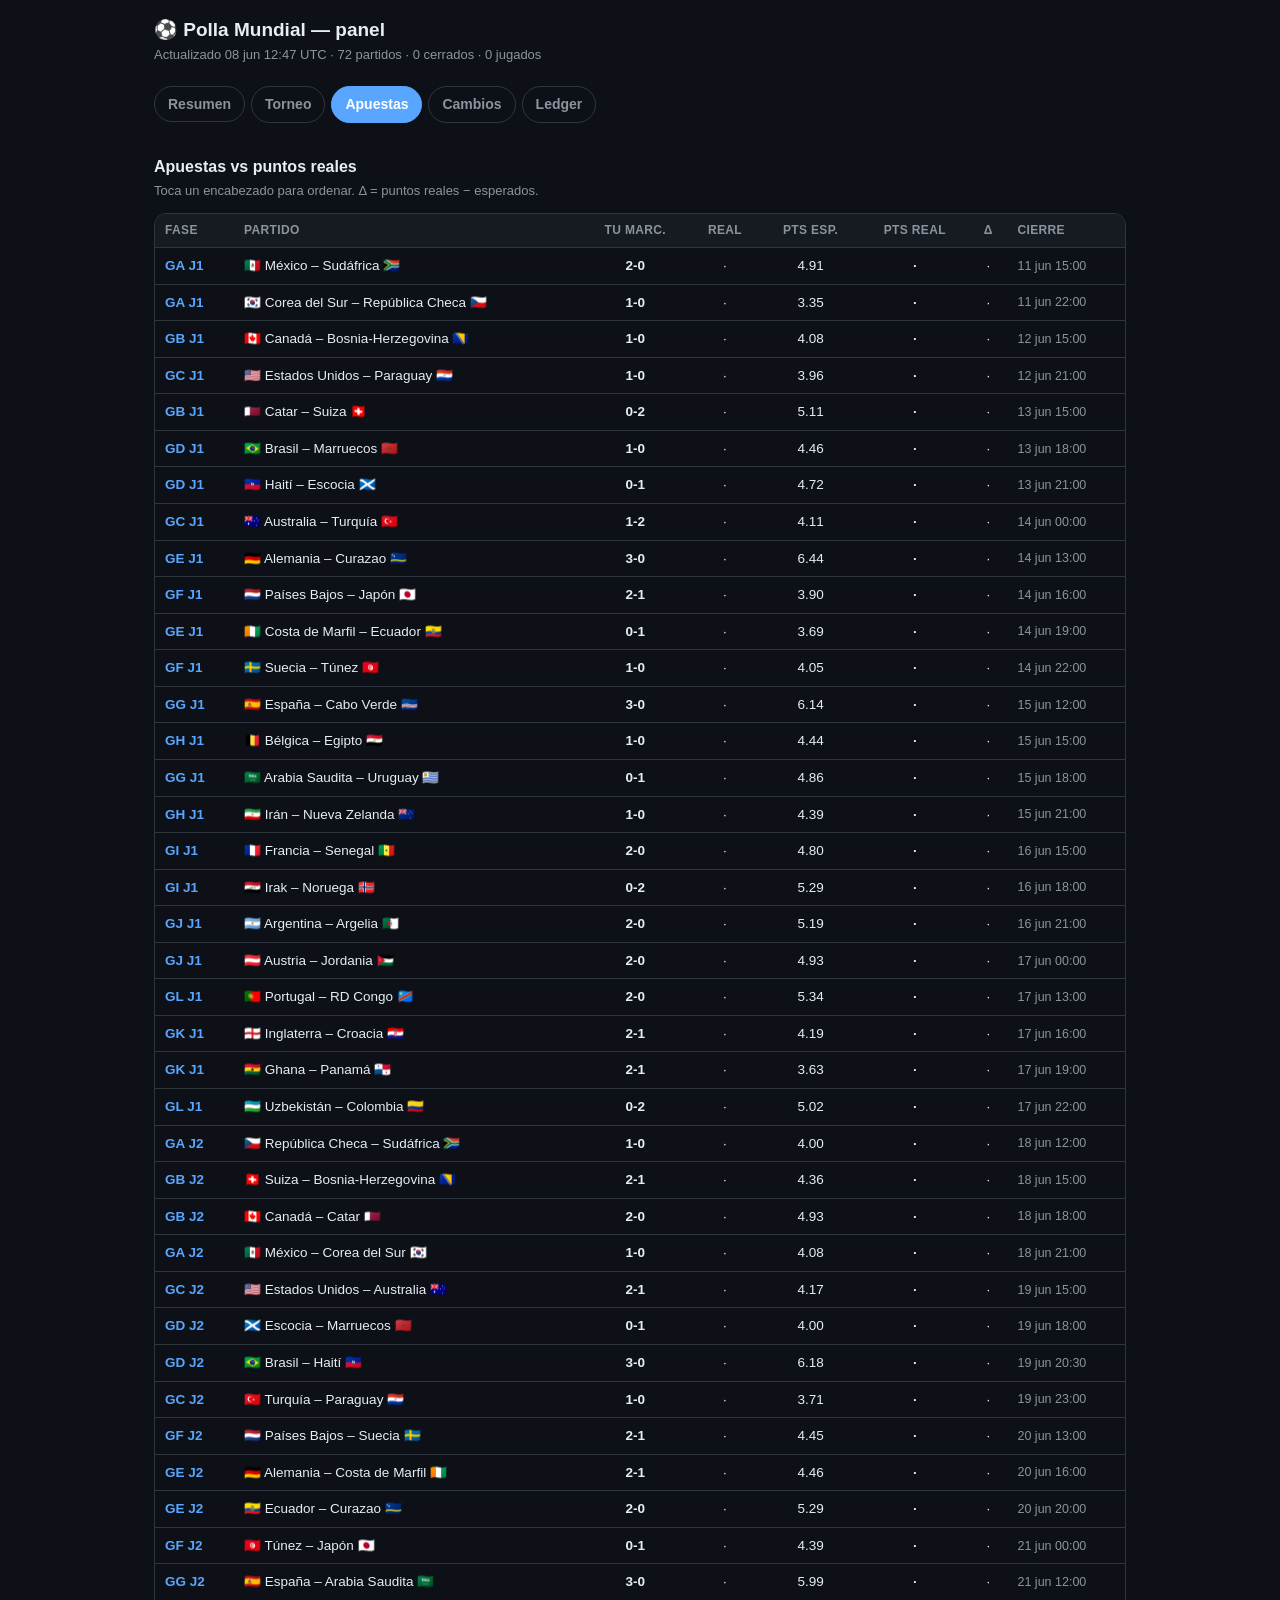
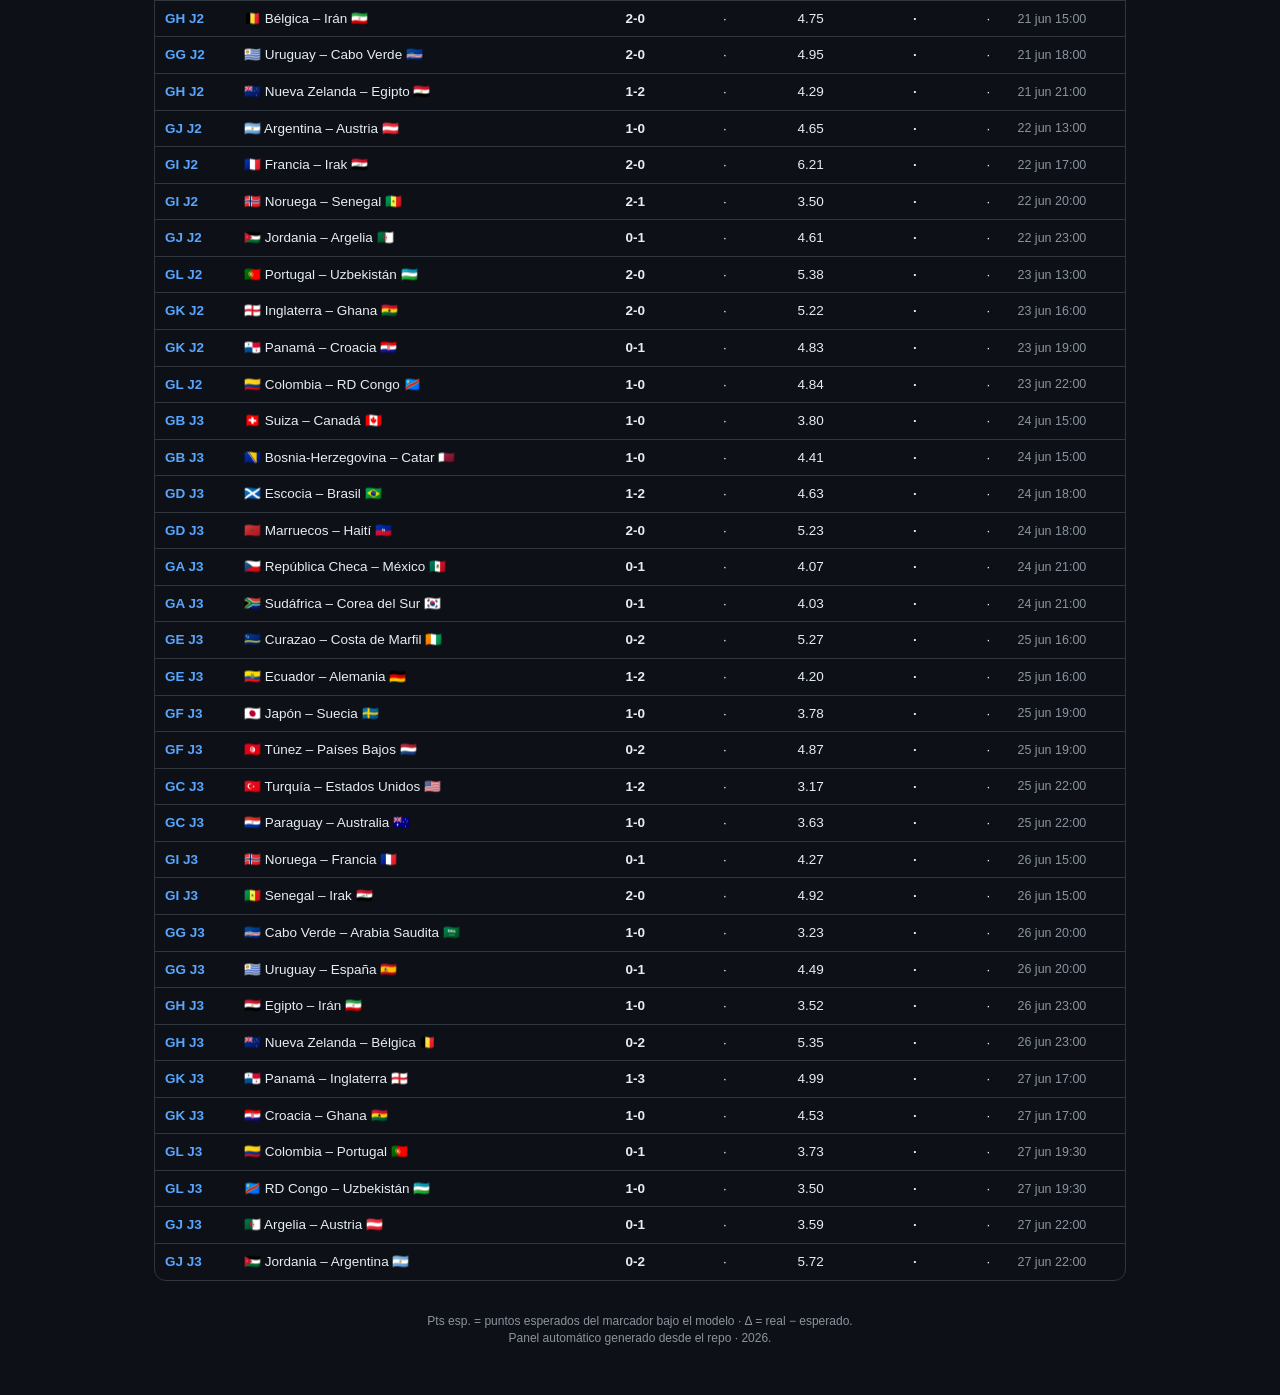
==== commit c4d6a6b2: "panel: + pagina Torneo (grupos y prob. de avance)" ====
--- a/apuestas.html
+++ b/apuestas.html
@@ -4,6 +4,8 @@
 <meta charset="utf-8">
 <meta name="viewport" content="width=device-width, initial-scale=1, viewport-fit=cover">
 <meta name="theme-color" content="#0d1117">
+<link rel="apple-touch-icon" href="icon.png">
+<link rel="icon" href="icon.png">
 <title>Apuestas — polla</title>
 
 <style>
@@ -31,6 +33,21 @@
   .cap { color:var(--dim); font-size:13px; margin:0 0 12px; }
   .chart { position:relative; height:300px; background:var(--card); border:1px solid var(--line);
             border-radius:12px; padding:12px; }
+  .grid { display:grid; grid-template-columns:repeat(auto-fill,minmax(300px,1fr)); gap:12px; }
+  .card { background:var(--card); border:1px solid var(--line); border-radius:12px; padding:12px 14px; min-width:0; }
+  .card h3 { margin:2px 0 8px; font-size:15px; }
+  .card .tbl { border:none; border-radius:0; }
+  .card td, .card th { padding:6px 6px; }
+  td.pos { color:var(--dim); width:14px; text-align:center; }
+  tr.qual td.pos { color:var(--pos); font-weight:700; }
+  tr.qual { background:rgba(63,185,80,.07); }
+  .pcell { display:flex; align-items:center; gap:6px; min-width:72px; }
+  .pbar { flex:1; height:7px; background:#21262d; border-radius:5px; overflow:hidden; }
+  .pbar span { display:block; height:100%; border-radius:5px; }
+  .pbar.hi span { background:var(--pos); }
+  .pbar.mid span { background:var(--accent); }
+  .pbar.lo span { background:var(--neg); }
+  .pnum { color:var(--dim); font-size:12px; min-width:30px; text-align:right; }
   .tbl { overflow-x:auto; -webkit-overflow-scrolling:touch; border:1px solid var(--line); border-radius:12px; }
   table { border-collapse:collapse; width:100%; font-size:13.5px; white-space:nowrap; }
   th, td { padding:8px 10px; text-align:left; border-bottom:1px solid var(--line); }
@@ -56,7 +73,7 @@
     <h1>⚽ Polla Mundial — panel</h1>
     <div class="meta">Actualizado 08 jun 12:47 UTC · 72 partidos · 0 cerrados · 0 jugados</div>
   </header>
-  <nav class="nav"><a href="index.html">Resumen</a><a href="apuestas.html" class="active">Apuestas</a><a href="cambios.html">Cambios</a><a href="ledger.html">Ledger</a></nav>
+  <nav class="nav"><a href="index.html">Resumen</a><a href="torneo.html">Torneo</a><a href="apuestas.html" class="active">Apuestas</a><a href="cambios.html">Cambios</a><a href="ledger.html">Ledger</a></nav>
   
   <section>
     <h2>Apuestas vs puntos reales</h2>
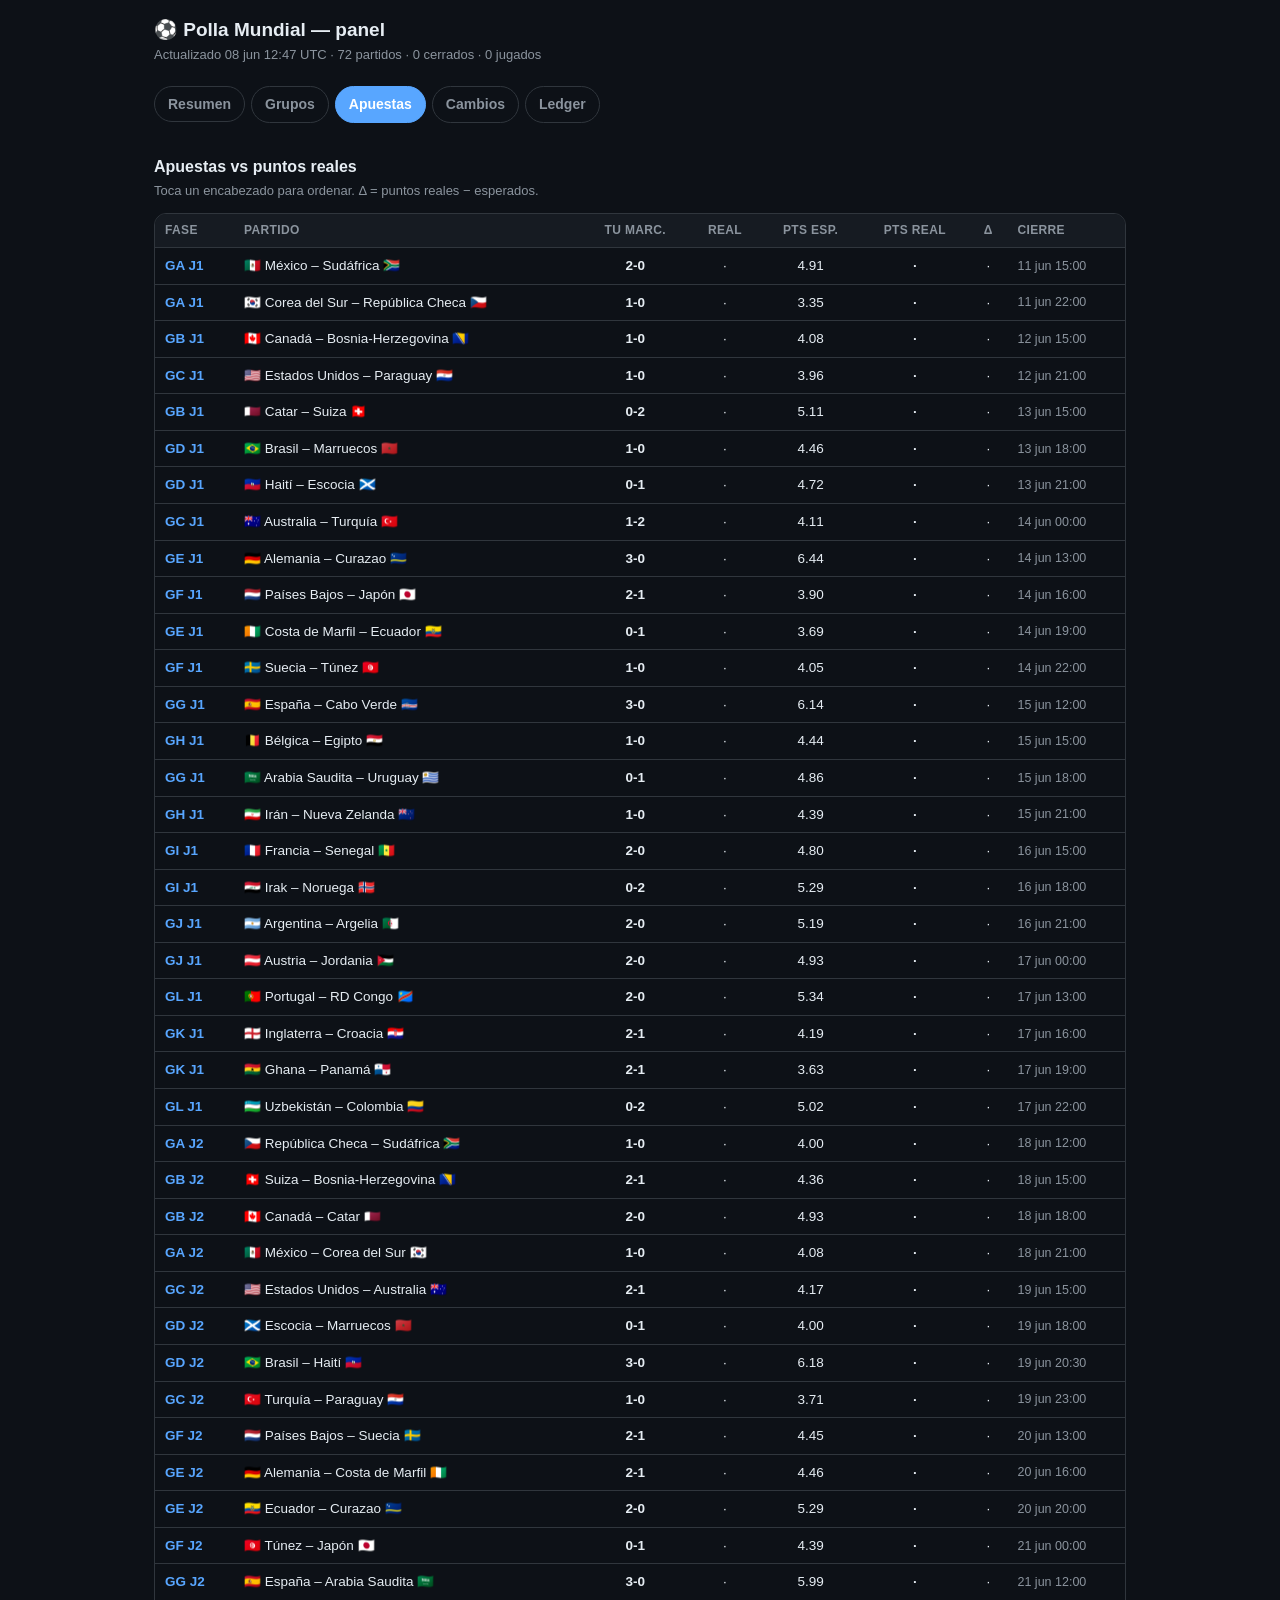
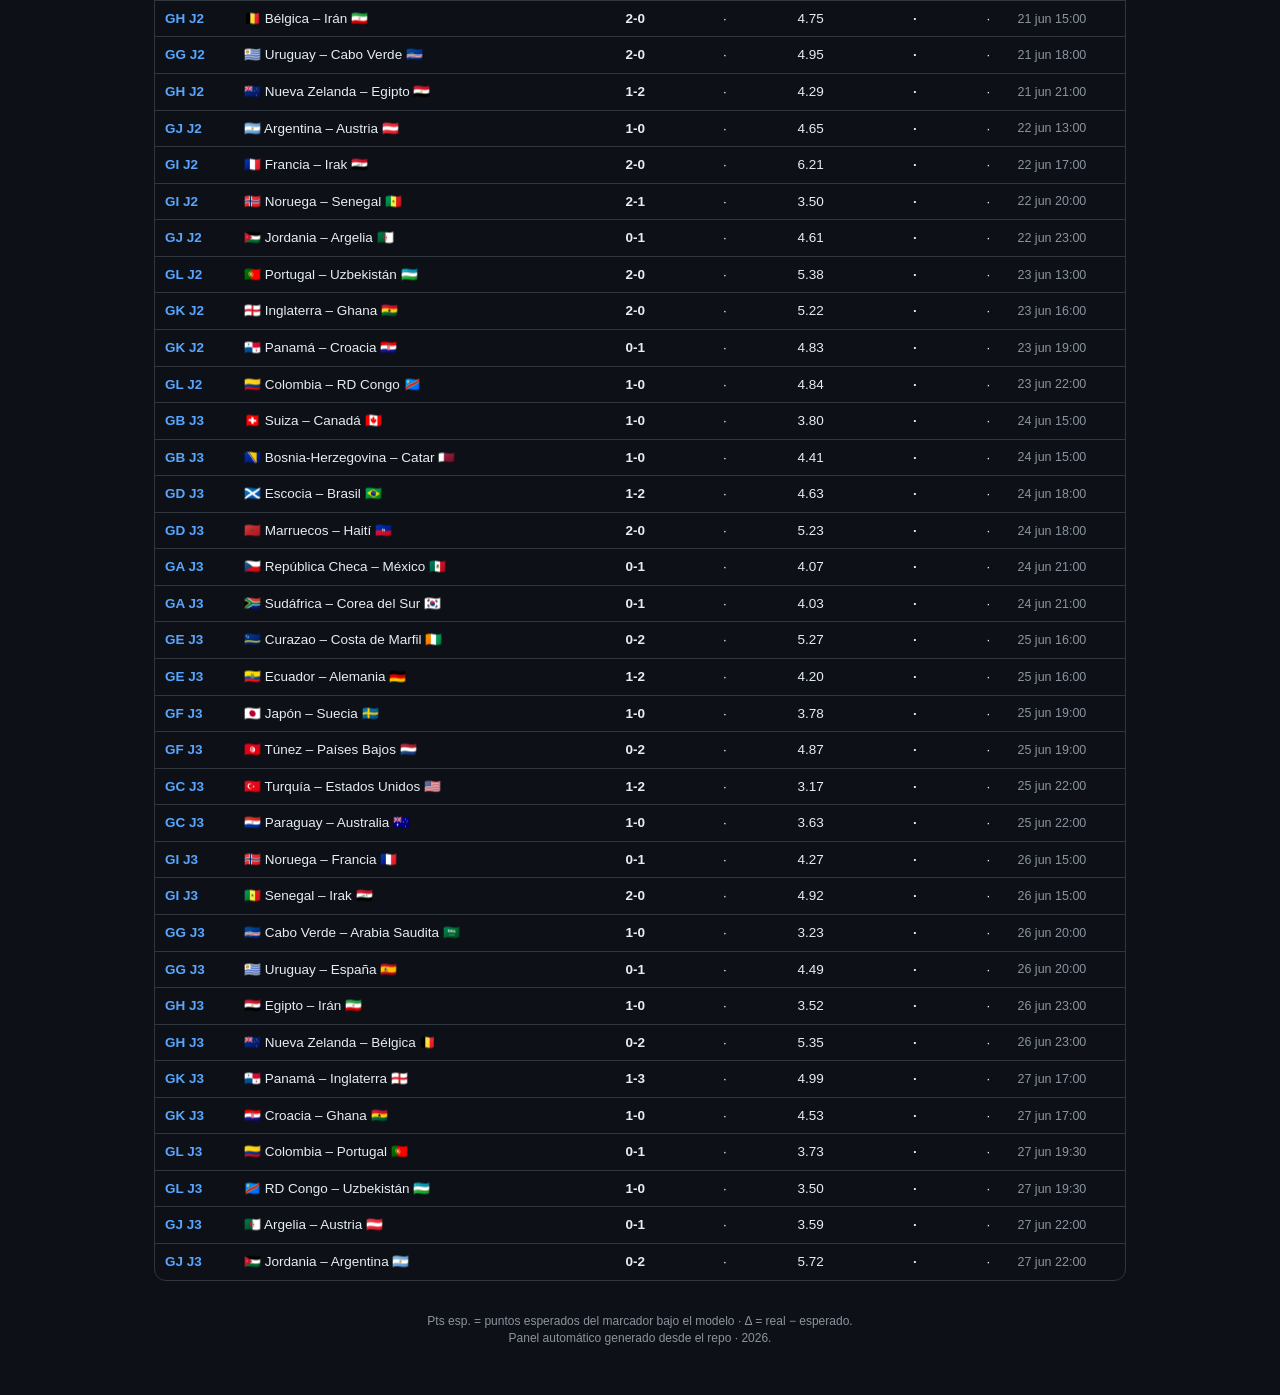
==== commit 88f7bc52: "panel: abreviaciones movil + Torneo->Grupos" ====
--- a/apuestas.html
+++ b/apuestas.html
@@ -60,6 +60,8 @@
   td.b { font-weight:700; }
   td.ph { color:var(--accent); font-weight:600; }
   td.ko { color:var(--dim); font-size:12.5px; }
+  .abbr { display:none; }
+  @media (max-width:560px) { .full { display:none; } .abbr { display:inline; } }
   tr.played { background:rgba(63,185,80,.06); }
   tr.locked td { color:var(--dim); }
   .pos { color:var(--pos); } .neg { color:var(--neg); } .zero { color:var(--dim); }
@@ -73,13 +75,13 @@
     <h1>⚽ Polla Mundial — panel</h1>
     <div class="meta">Actualizado 08 jun 12:47 UTC · 72 partidos · 0 cerrados · 0 jugados</div>
   </header>
-  <nav class="nav"><a href="index.html">Resumen</a><a href="torneo.html">Torneo</a><a href="apuestas.html" class="active">Apuestas</a><a href="cambios.html">Cambios</a><a href="ledger.html">Ledger</a></nav>
+  <nav class="nav"><a href="index.html">Resumen</a><a href="grupos.html">Grupos</a><a href="apuestas.html" class="active">Apuestas</a><a href="cambios.html">Cambios</a><a href="ledger.html">Ledger</a></nav>
   
   <section>
     <h2>Apuestas vs puntos reales</h2>
     <p class="cap">Toca un encabezado para ordenar. Δ = puntos reales − esperados.</p>
     <div class="tbl"><table class="sortable"><thead><tr><th data-type="text">Fase</th><th data-type="text">Partido</th><th class="c" data-type="text">Tu marc.</th><th class="c" data-type="text">Real</th><th class="c" data-type="num">Pts esp.</th><th class="c" data-type="num">Pts real</th><th class="c" data-type="num">Δ</th><th data-type="text">Cierre</th></tr></thead>
-    <tbody><tr class=""><td class="ph" data-sort="01-A">GA J1</td><td class="match">🇲🇽 México – Sudáfrica 🇿🇦</td><td class="c b">2-0</td><td class="c">·</td><td class="c" data-sort="4.907">4.91</td><td class="c b" data-sort="-1">·</td><td class="c" data-sort="-999">·</td><td class="ko" data-sort="2026-06-11T15:00:00-04:00">11 jun 15:00</td></tr><tr class=""><td class="ph" data-sort="01-A">GA J1</td><td class="match">🇰🇷 Corea del Sur – República Checa 🇨🇿</td><td class="c b">1-0</td><td class="c">·</td><td class="c" data-sort="3.345">3.35</td><td class="c b" data-sort="-1">·</td><td class="c" data-sort="-999">·</td><td class="ko" data-sort="2026-06-11T22:00:00-04:00">11 jun 22:00</td></tr><tr class=""><td class="ph" data-sort="01-B">GB J1</td><td class="match">🇨🇦 Canadá – Bosnia-Herzegovina 🇧🇦</td><td class="c b">1-0</td><td class="c">·</td><td class="c" data-sort="4.076">4.08</td><td class="c b" data-sort="-1">·</td><td class="c" data-sort="-999">·</td><td class="ko" data-sort="2026-06-12T15:00:00-04:00">12 jun 15:00</td></tr><tr class=""><td class="ph" data-sort="01-C">GC J1</td><td class="match">🇺🇸 Estados Unidos – Paraguay 🇵🇾</td><td class="c b">1-0</td><td class="c">·</td><td class="c" data-sort="3.958">3.96</td><td class="c b" data-sort="-1">·</td><td class="c" data-sort="-999">·</td><td class="ko" data-sort="2026-06-12T21:00:00-04:00">12 jun 21:00</td></tr><tr class=""><td class="ph" data-sort="01-B">GB J1</td><td class="match">🇶🇦 Catar – Suiza 🇨🇭</td><td class="c b">0-2</td><td class="c">·</td><td class="c" data-sort="5.108">5.11</td><td class="c b" data-sort="-1">·</td><td class="c" data-sort="-999">·</td><td class="ko" data-sort="2026-06-13T15:00:00-04:00">13 jun 15:00</td></tr><tr class=""><td class="ph" data-sort="01-D">GD J1</td><td class="match">🇧🇷 Brasil – Marruecos 🇲🇦</td><td class="c b">1-0</td><td class="c">·</td><td class="c" data-sort="4.463">4.46</td><td class="c b" data-sort="-1">·</td><td class="c" data-sort="-999">·</td><td class="ko" data-sort="2026-06-13T18:00:00-04:00">13 jun 18:00</td></tr><tr class=""><td class="ph" data-sort="01-D">GD J1</td><td class="match">🇭🇹 Haití – Escocia 🏴󠁧󠁢󠁳󠁣󠁴󠁿</td><td class="c b">0-1</td><td class="c">·</td><td class="c" data-sort="4.722">4.72</td><td class="c b" data-sort="-1">·</td><td class="c" data-sort="-999">·</td><td class="ko" data-sort="2026-06-13T21:00:00-04:00">13 jun 21:00</td></tr><tr class=""><td class="ph" data-sort="01-C">GC J1</td><td class="match">🇦🇺 Australia – Turquía 🇹🇷</td><td class="c b">1-2</td><td class="c">·</td><td class="c" data-sort="4.113">4.11</td><td class="c b" data-sort="-1">·</td><td class="c" data-sort="-999">·</td><td class="ko" data-sort="2026-06-14T00:00:00-04:00">14 jun 00:00</td></tr><tr class=""><td class="ph" data-sort="01-E">GE J1</td><td class="match">🇩🇪 Alemania – Curazao 🇨🇼</td><td class="c b">3-0</td><td class="c">·</td><td class="c" data-sort="6.436">6.44</td><td class="c b" data-sort="-1">·</td><td class="c" data-sort="-999">·</td><td class="ko" data-sort="2026-06-14T13:00:00-04:00">14 jun 13:00</td></tr><tr class=""><td class="ph" data-sort="01-F">GF J1</td><td class="match">🇳🇱 Países Bajos – Japón 🇯🇵</td><td class="c b">2-1</td><td class="c">·</td><td class="c" data-sort="3.899">3.90</td><td class="c b" data-sort="-1">·</td><td class="c" data-sort="-999">·</td><td class="ko" data-sort="2026-06-14T16:00:00-04:00">14 jun 16:00</td></tr><tr class=""><td class="ph" data-sort="01-E">GE J1</td><td class="match">🇨🇮 Costa de Marfil – Ecuador 🇪🇨</td><td class="c b">0-1</td><td class="c">·</td><td class="c" data-sort="3.692">3.69</td><td class="c b" data-sort="-1">·</td><td class="c" data-sort="-999">·</td><td class="ko" data-sort="2026-06-14T19:00:00-04:00">14 jun 19:00</td></tr><tr class=""><td class="ph" data-sort="01-F">GF J1</td><td class="match">🇸🇪 Suecia – Túnez 🇹🇳</td><td class="c b">1-0</td><td class="c">·</td><td class="c" data-sort="4.052">4.05</td><td class="c b" data-sort="-1">·</td><td class="c" data-sort="-999">·</td><td class="ko" data-sort="2026-06-14T22:00:00-04:00">14 jun 22:00</td></tr><tr class=""><td class="ph" data-sort="01-G">GG J1</td><td class="match">🇪🇸 España – Cabo Verde 🇨🇻</td><td class="c b">3-0</td><td class="c">·</td><td class="c" data-sort="6.137">6.14</td><td class="c b" data-sort="-1">·</td><td class="c" data-sort="-999">·</td><td class="ko" data-sort="2026-06-15T12:00:00-04:00">15 jun 12:00</td></tr><tr class=""><td class="ph" data-sort="01-H">GH J1</td><td class="match">🇧🇪 Bélgica – Egipto 🇪🇬</td><td class="c b">1-0</td><td class="c">·</td><td class="c" data-sort="4.444">4.44</td><td class="c b" data-sort="-1">·</td><td class="c" data-sort="-999">·</td><td class="ko" data-sort="2026-06-15T15:00:00-04:00">15 jun 15:00</td></tr><tr class=""><td class="ph" data-sort="01-G">GG J1</td><td class="match">🇸🇦 Arabia Saudita – Uruguay 🇺🇾</td><td class="c b">0-1</td><td class="c">·</td><td class="c" data-sort="4.857">4.86</td><td class="c b" data-sort="-1">·</td><td class="c" data-sort="-999">·</td><td class="ko" data-sort="2026-06-15T18:00:00-04:00">15 jun 18:00</td></tr><tr class=""><td class="ph" data-sort="01-H">GH J1</td><td class="match">🇮🇷 Irán – Nueva Zelanda 🇳🇿</td><td class="c b">1-0</td><td class="c">·</td><td class="c" data-sort="4.389">4.39</td><td class="c b" data-sort="-1">·</td><td class="c" data-sort="-999">·</td><td class="ko" data-sort="2026-06-15T21:00:00-04:00">15 jun 21:00</td></tr><tr class=""><td class="ph" data-sort="01-I">GI J1</td><td class="match">🇫🇷 Francia – Senegal 🇸🇳</td><td class="c b">2-0</td><td class="c">·</td><td class="c" data-sort="4.801">4.80</td><td class="c b" data-sort="-1">·</td><td class="c" data-sort="-999">·</td><td class="ko" data-sort="2026-06-16T15:00:00-04:00">16 jun 15:00</td></tr><tr class=""><td class="ph" data-sort="01-I">GI J1</td><td class="match">🇮🇶 Irak – Noruega 🇳🇴</td><td class="c b">0-2</td><td class="c">·</td><td class="c" data-sort="5.287">5.29</td><td class="c b" data-sort="-1">·</td><td class="c" data-sort="-999">·</td><td class="ko" data-sort="2026-06-16T18:00:00-04:00">16 jun 18:00</td></tr><tr class=""><td class="ph" data-sort="01-J">GJ J1</td><td class="match">🇦🇷 Argentina – Argelia 🇩🇿</td><td class="c b">2-0</td><td class="c">·</td><td class="c" data-sort="5.188">5.19</td><td class="c b" data-sort="-1">·</td><td class="c" data-sort="-999">·</td><td class="ko" data-sort="2026-06-16T21:00:00-04:00">16 jun 21:00</td></tr><tr class=""><td class="ph" data-sort="01-J">GJ J1</td><td class="match">🇦🇹 Austria – Jordania 🇯🇴</td><td class="c b">2-0</td><td class="c">·</td><td class="c" data-sort="4.935">4.93</td><td class="c b" data-sort="-1">·</td><td class="c" data-sort="-999">·</td><td class="ko" data-sort="2026-06-17T00:00:00-04:00">17 jun 00:00</td></tr><tr class=""><td class="ph" data-sort="01-L">GL J1</td><td class="match">🇵🇹 Portugal – RD Congo 🇨🇩</td><td class="c b">2-0</td><td class="c">·</td><td class="c" data-sort="5.34">5.34</td><td class="c b" data-sort="-1">·</td><td class="c" data-sort="-999">·</td><td class="ko" data-sort="2026-06-17T13:00:00-04:00">17 jun 13:00</td></tr><tr class=""><td class="ph" data-sort="01-K">GK J1</td><td class="match">🏴󠁧󠁢󠁥󠁮󠁧󠁿 Inglaterra – Croacia 🇭🇷</td><td class="c b">2-1</td><td class="c">·</td><td class="c" data-sort="4.187">4.19</td><td class="c b" data-sort="-1">·</td><td class="c" data-sort="-999">·</td><td class="ko" data-sort="2026-06-17T16:00:00-04:00">17 jun 16:00</td></tr><tr class=""><td class="ph" data-sort="01-K">GK J1</td><td class="match">🇬🇭 Ghana – Panamá 🇵🇦</td><td class="c b">2-1</td><td class="c">·</td><td class="c" data-sort="3.631">3.63</td><td class="c b" data-sort="-1">·</td><td class="c" data-sort="-999">·</td><td class="ko" data-sort="2026-06-17T19:00:00-04:00">17 jun 19:00</td></tr><tr class=""><td class="ph" data-sort="01-L">GL J1</td><td class="match">🇺🇿 Uzbekistán – Colombia 🇨🇴</td><td class="c b">0-2</td><td class="c">·</td><td class="c" data-sort="5.018">5.02</td><td class="c b" data-sort="-1">·</td><td class="c" data-sort="-999">·</td><td class="ko" data-sort="2026-06-17T22:00:00-04:00">17 jun 22:00</td></tr><tr class=""><td class="ph" data-sort="02-A">GA J2</td><td class="match">🇨🇿 República Checa – Sudáfrica 🇿🇦</td><td class="c b">1-0</td><td class="c">·</td><td class="c" data-sort="4.004">4.00</td><td class="c b" data-sort="-1">·</td><td class="c" data-sort="-999">·</td><td class="ko" data-sort="2026-06-18T12:00:00-04:00">18 jun 12:00</td></tr><tr class=""><td class="ph" data-sort="02-B">GB J2</td><td class="match">🇨🇭 Suiza – Bosnia-Herzegovina 🇧🇦</td><td class="c b">2-1</td><td class="c">·</td><td class="c" data-sort="4.362">4.36</td><td class="c b" data-sort="-1">·</td><td class="c" data-sort="-999">·</td><td class="ko" data-sort="2026-06-18T15:00:00-04:00">18 jun 15:00</td></tr><tr class=""><td class="ph" data-sort="02-B">GB J2</td><td class="match">🇨🇦 Canadá – Catar 🇶🇦</td><td class="c b">2-0</td><td class="c">·</td><td class="c" data-sort="4.935">4.93</td><td class="c b" data-sort="-1">·</td><td class="c" data-sort="-999">·</td><td class="ko" data-sort="2026-06-18T18:00:00-04:00">18 jun 18:00</td></tr><tr class=""><td class="ph" data-sort="02-A">GA J2</td><td class="match">🇲🇽 México – Corea del Sur 🇰🇷</td><td class="c b">1-0</td><td class="c">·</td><td class="c" data-sort="4.083">4.08</td><td class="c b" data-sort="-1">·</td><td class="c" data-sort="-999">·</td><td class="ko" data-sort="2026-06-18T21:00:00-04:00">18 jun 21:00</td></tr><tr class=""><td class="ph" data-sort="02-C">GC J2</td><td class="match">🇺🇸 Estados Unidos – Australia 🇦🇺</td><td class="c b">2-1</td><td class="c">·</td><td class="c" data-sort="4.174">4.17</td><td class="c b" data-sort="-1">·</td><td class="c" data-sort="-999">·</td><td class="ko" data-sort="2026-06-19T15:00:00-04:00">19 jun 15:00</td></tr><tr class=""><td class="ph" data-sort="02-D">GD J2</td><td class="match">🏴󠁧󠁢󠁳󠁣󠁴󠁿 Escocia – Marruecos 🇲🇦</td><td class="c b">0-1</td><td class="c">·</td><td class="c" data-sort="4.0">4.00</td><td class="c b" data-sort="-1">·</td><td class="c" data-sort="-999">·</td><td class="ko" data-sort="2026-06-19T18:00:00-04:00">19 jun 18:00</td></tr><tr class=""><td class="ph" data-sort="02-D">GD J2</td><td class="match">🇧🇷 Brasil – Haití 🇭🇹</td><td class="c b">3-0</td><td class="c">·</td><td class="c" data-sort="6.177">6.18</td><td class="c b" data-sort="-1">·</td><td class="c" data-sort="-999">·</td><td class="ko" data-sort="2026-06-19T20:30:00-04:00">19 jun 20:30</td></tr><tr class=""><td class="ph" data-sort="02-C">GC J2</td><td class="match">🇹🇷 Turquía – Paraguay 🇵🇾</td><td class="c b">1-0</td><td class="c">·</td><td class="c" data-sort="3.708">3.71</td><td class="c b" data-sort="-1">·</td><td class="c" data-sort="-999">·</td><td class="ko" data-sort="2026-06-19T23:00:00-04:00">19 jun 23:00</td></tr><tr class=""><td class="ph" data-sort="02-F">GF J2</td><td class="match">🇳🇱 Países Bajos – Suecia 🇸🇪</td><td class="c b">2-1</td><td class="c">·</td><td class="c" data-sort="4.449">4.45</td><td class="c b" data-sort="-1">·</td><td class="c" data-sort="-999">·</td><td class="ko" data-sort="2026-06-20T13:00:00-04:00">20 jun 13:00</td></tr><tr class=""><td class="ph" data-sort="02-E">GE J2</td><td class="match">🇩🇪 Alemania – Costa de Marfil 🇨🇮</td><td class="c b">2-1</td><td class="c">·</td><td class="c" data-sort="4.458">4.46</td><td class="c b" data-sort="-1">·</td><td class="c" data-sort="-999">·</td><td class="ko" data-sort="2026-06-20T16:00:00-04:00">20 jun 16:00</td></tr><tr class=""><td class="ph" data-sort="02-E">GE J2</td><td class="match">🇪🇨 Ecuador – Curazao 🇨🇼</td><td class="c b">2-0</td><td class="c">·</td><td class="c" data-sort="5.294">5.29</td><td class="c b" data-sort="-1">·</td><td class="c" data-sort="-999">·</td><td class="ko" data-sort="2026-06-20T20:00:00-04:00">20 jun 20:00</td></tr><tr class=""><td class="ph" data-sort="02-F">GF J2</td><td class="match">🇹🇳 Túnez – Japón 🇯🇵</td><td class="c b">0-1</td><td class="c">·</td><td class="c" data-sort="4.387">4.39</td><td class="c b" data-sort="-1">·</td><td class="c" data-sort="-999">·</td><td class="ko" data-sort="2026-06-21T00:00:00-04:00">21 jun 00:00</td></tr><tr class=""><td class="ph" data-sort="02-G">GG J2</td><td class="match">🇪🇸 España – Arabia Saudita 🇸🇦</td><td class="c b">3-0</td><td class="c">·</td><td class="c" data-sort="5.988">5.99</td><td class="c b" data-sort="-1">·</td><td class="c" data-sort="-999">·</td><td class="ko" data-sort="2026-06-21T12:00:00-04:00">21 jun 12:00</td></tr><tr class=""><td class="ph" data-sort="02-H">GH J2</td><td class="match">🇧🇪 Bélgica – Irán 🇮🇷</td><td class="c b">2-0</td><td class="c">·</td><td class="c" data-sort="4.753">4.75</td><td class="c b" data-sort="-1">·</td><td class="c" data-sort="-999">·</td><td class="ko" data-sort="2026-06-21T15:00:00-04:00">21 jun 15:00</td></tr><tr class=""><td class="ph" data-sort="02-G">GG J2</td><td class="match">🇺🇾 Uruguay – Cabo Verde 🇨🇻</td><td class="c b">2-0</td><td class="c">·</td><td class="c" data-sort="4.95">4.95</td><td class="c b" data-sort="-1">·</td><td class="c" data-sort="-999">·</td><td class="ko" data-sort="2026-06-21T18:00:00-04:00">21 jun 18:00</td></tr><tr class=""><td class="ph" data-sort="02-H">GH J2</td><td class="match">🇳🇿 Nueva Zelanda – Egipto 🇪🇬</td><td class="c b">1-2</td><td class="c">·</td><td class="c" data-sort="4.289">4.29</td><td class="c b" data-sort="-1">·</td><td class="c" data-sort="-999">·</td><td class="ko" data-sort="2026-06-21T21:00:00-04:00">21 jun 21:00</td></tr><tr class=""><td class="ph" data-sort="02-J">GJ J2</td><td class="match">🇦🇷 Argentina – Austria 🇦🇹</td><td class="c b">1-0</td><td class="c">·</td><td class="c" data-sort="4.652">4.65</td><td class="c b" data-sort="-1">·</td><td class="c" data-sort="-999">·</td><td class="ko" data-sort="2026-06-22T13:00:00-04:00">22 jun 13:00</td></tr><tr class=""><td class="ph" data-sort="02-I">GI J2</td><td class="match">🇫🇷 Francia – Irak 🇮🇶</td><td class="c b">2-0</td><td class="c">·</td><td class="c" data-sort="6.207">6.21</td><td class="c b" data-sort="-1">·</td><td class="c" data-sort="-999">·</td><td class="ko" data-sort="2026-06-22T17:00:00-04:00">22 jun 17:00</td></tr><tr class=""><td class="ph" data-sort="02-I">GI J2</td><td class="match">🇳🇴 Noruega – Senegal 🇸🇳</td><td class="c b">2-1</td><td class="c">·</td><td class="c" data-sort="3.496">3.50</td><td class="c b" data-sort="-1">·</td><td class="c" data-sort="-999">·</td><td class="ko" data-sort="2026-06-22T20:00:00-04:00">22 jun 20:00</td></tr><tr class=""><td class="ph" data-sort="02-J">GJ J2</td><td class="match">🇯🇴 Jordania – Argelia 🇩🇿</td><td class="c b">0-1</td><td class="c">·</td><td class="c" data-sort="4.612">4.61</td><td class="c b" data-sort="-1">·</td><td class="c" data-sort="-999">·</td><td class="ko" data-sort="2026-06-22T23:00:00-04:00">22 jun 23:00</td></tr><tr class=""><td class="ph" data-sort="02-L">GL J2</td><td class="match">🇵🇹 Portugal – Uzbekistán 🇺🇿</td><td class="c b">2-0</td><td class="c">·</td><td class="c" data-sort="5.377">5.38</td><td class="c b" data-sort="-1">·</td><td class="c" data-sort="-999">·</td><td class="ko" data-sort="2026-06-23T13:00:00-04:00">23 jun 13:00</td></tr><tr class=""><td class="ph" data-sort="02-K">GK J2</td><td class="match">🏴󠁧󠁢󠁥󠁮󠁧󠁿 Inglaterra – Ghana 🇬🇭</td><td class="c b">2-0</td><td class="c">·</td><td class="c" data-sort="5.216">5.22</td><td class="c b" data-sort="-1">·</td><td class="c" data-sort="-999">·</td><td class="ko" data-sort="2026-06-23T16:00:00-04:00">23 jun 16:00</td></tr><tr class=""><td class="ph" data-sort="02-K">GK J2</td><td class="match">🇵🇦 Panamá – Croacia 🇭🇷</td><td class="c b">0-1</td><td class="c">·</td><td class="c" data-sort="4.834">4.83</td><td class="c b" data-sort="-1">·</td><td class="c" data-sort="-999">·</td><td class="ko" data-sort="2026-06-23T19:00:00-04:00">23 jun 19:00</td></tr><tr class=""><td class="ph" data-sort="02-L">GL J2</td><td class="match">🇨🇴 Colombia – RD Congo 🇨🇩</td><td class="c b">1-0</td><td class="c">·</td><td class="c" data-sort="4.841">4.84</td><td class="c b" data-sort="-1">·</td><td class="c" data-sort="-999">·</td><td class="ko" data-sort="2026-06-23T22:00:00-04:00">23 jun 22:00</td></tr><tr class=""><td class="ph" data-sort="03-B">GB J3</td><td class="match">🇨🇭 Suiza – Canadá 🇨🇦</td><td class="c b">1-0</td><td class="c">·</td><td class="c" data-sort="3.8">3.80</td><td class="c b" data-sort="-1">·</td><td class="c" data-sort="-999">·</td><td class="ko" data-sort="2026-06-24T15:00:00-04:00">24 jun 15:00</td></tr><tr class=""><td class="ph" data-sort="03-B">GB J3</td><td class="match">🇧🇦 Bosnia-Herzegovina – Catar 🇶🇦</td><td class="c b">1-0</td><td class="c">·</td><td class="c" data-sort="4.414">4.41</td><td class="c b" data-sort="-1">·</td><td class="c" data-sort="-999">·</td><td class="ko" data-sort="2026-06-24T15:00:00-04:00">24 jun 15:00</td></tr><tr class=""><td class="ph" data-sort="03-D">GD J3</td><td class="match">🏴󠁧󠁢󠁳󠁣󠁴󠁿 Escocia – Brasil 🇧🇷</td><td class="c b">1-2</td><td class="c">·</td><td class="c" data-sort="4.628">4.63</td><td class="c b" data-sort="-1">·</td><td class="c" data-sort="-999">·</td><td class="ko" data-sort="2026-06-24T18:00:00-04:00">24 jun 18:00</td></tr><tr class=""><td class="ph" data-sort="03-D">GD J3</td><td class="match">🇲🇦 Marruecos – Haití 🇭🇹</td><td class="c b">2-0</td><td class="c">·</td><td class="c" data-sort="5.233">5.23</td><td class="c b" data-sort="-1">·</td><td class="c" data-sort="-999">·</td><td class="ko" data-sort="2026-06-24T18:00:00-04:00">24 jun 18:00</td></tr><tr class=""><td class="ph" data-sort="03-A">GA J3</td><td class="match">🇨🇿 República Checa – México 🇲🇽</td><td class="c b">0-1</td><td class="c">·</td><td class="c" data-sort="4.065">4.07</td><td class="c b" data-sort="-1">·</td><td class="c" data-sort="-999">·</td><td class="ko" data-sort="2026-06-24T21:00:00-04:00">24 jun 21:00</td></tr><tr class=""><td class="ph" data-sort="03-A">GA J3</td><td class="match">🇿🇦 Sudáfrica – Corea del Sur 🇰🇷</td><td class="c b">0-1</td><td class="c">·</td><td class="c" data-sort="4.025">4.03</td><td class="c b" data-sort="-1">·</td><td class="c" data-sort="-999">·</td><td class="ko" data-sort="2026-06-24T21:00:00-04:00">24 jun 21:00</td></tr><tr class=""><td class="ph" data-sort="03-E">GE J3</td><td class="match">🇨🇼 Curazao – Costa de Marfil 🇨🇮</td><td class="c b">0-2</td><td class="c">·</td><td class="c" data-sort="5.267">5.27</td><td class="c b" data-sort="-1">·</td><td class="c" data-sort="-999">·</td><td class="ko" data-sort="2026-06-25T16:00:00-04:00">25 jun 16:00</td></tr><tr class=""><td class="ph" data-sort="03-E">GE J3</td><td class="match">🇪🇨 Ecuador – Alemania 🇩🇪</td><td class="c b">1-2</td><td class="c">·</td><td class="c" data-sort="4.2">4.20</td><td class="c b" data-sort="-1">·</td><td class="c" data-sort="-999">·</td><td class="ko" data-sort="2026-06-25T16:00:00-04:00">25 jun 16:00</td></tr><tr class=""><td class="ph" data-sort="03-F">GF J3</td><td class="match">🇯🇵 Japón – Suecia 🇸🇪</td><td class="c b">1-0</td><td class="c">·</td><td class="c" data-sort="3.782">3.78</td><td class="c b" data-sort="-1">·</td><td class="c" data-sort="-999">·</td><td class="ko" data-sort="2026-06-25T19:00:00-04:00">25 jun 19:00</td></tr><tr class=""><td class="ph" data-sort="03-F">GF J3</td><td class="match">🇹🇳 Túnez – Países Bajos 🇳🇱</td><td class="c b">0-2</td><td class="c">·</td><td class="c" data-sort="4.866">4.87</td><td class="c b" data-sort="-1">·</td><td class="c" data-sort="-999">·</td><td class="ko" data-sort="2026-06-25T19:00:00-04:00">25 jun 19:00</td></tr><tr class=""><td class="ph" data-sort="03-C">GC J3</td><td class="match">🇹🇷 Turquía – Estados Unidos 🇺🇸</td><td class="c b">1-2</td><td class="c">·</td><td class="c" data-sort="3.173">3.17</td><td class="c b" data-sort="-1">·</td><td class="c" data-sort="-999">·</td><td class="ko" data-sort="2026-06-25T22:00:00-04:00">25 jun 22:00</td></tr><tr class=""><td class="ph" data-sort="03-C">GC J3</td><td class="match">🇵🇾 Paraguay – Australia 🇦🇺</td><td class="c b">1-0</td><td class="c">·</td><td class="c" data-sort="3.629">3.63</td><td class="c b" data-sort="-1">·</td><td class="c" data-sort="-999">·</td><td class="ko" data-sort="2026-06-25T22:00:00-04:00">25 jun 22:00</td></tr><tr class=""><td class="ph" data-sort="03-I">GI J3</td><td class="match">🇳🇴 Noruega – Francia 🇫🇷</td><td class="c b">0-1</td><td class="c">·</td><td class="c" data-sort="4.266">4.27</td><td class="c b" data-sort="-1">·</td><td class="c" data-sort="-999">·</td><td class="ko" data-sort="2026-06-26T15:00:00-04:00">26 jun 15:00</td></tr><tr class=""><td class="ph" data-sort="03-I">GI J3</td><td class="match">🇸🇳 Senegal – Irak 🇮🇶</td><td class="c b">2-0</td><td class="c">·</td><td class="c" data-sort="4.915">4.92</td><td class="c b" data-sort="-1">·</td><td class="c" data-sort="-999">·</td><td class="ko" data-sort="2026-06-26T15:00:00-04:00">26 jun 15:00</td></tr><tr class=""><td class="ph" data-sort="03-G">GG J3</td><td class="match">🇨🇻 Cabo Verde – Arabia Saudita 🇸🇦</td><td class="c b">1-0</td><td class="c">·</td><td class="c" data-sort="3.233">3.23</td><td class="c b" data-sort="-1">·</td><td class="c" data-sort="-999">·</td><td class="ko" data-sort="2026-06-26T20:00:00-04:00">26 jun 20:00</td></tr><tr class=""><td class="ph" data-sort="03-G">GG J3</td><td class="match">🇺🇾 Uruguay – España 🇪🇸</td><td class="c b">0-1</td><td class="c">·</td><td class="c" data-sort="4.491">4.49</td><td class="c b" data-sort="-1">·</td><td class="c" data-sort="-999">·</td><td class="ko" data-sort="2026-06-26T20:00:00-04:00">26 jun 20:00</td></tr><tr class=""><td class="ph" data-sort="03-H">GH J3</td><td class="match">🇪🇬 Egipto – Irán 🇮🇷</td><td class="c b">1-0</td><td class="c">·</td><td class="c" data-sort="3.525">3.52</td><td class="c b" data-sort="-1">·</td><td class="c" data-sort="-999">·</td><td class="ko" data-sort="2026-06-26T23:00:00-04:00">26 jun 23:00</td></tr><tr class=""><td class="ph" data-sort="03-H">GH J3</td><td class="match">🇳🇿 Nueva Zelanda – Bélgica 🇧🇪</td><td class="c b">0-2</td><td class="c">·</td><td class="c" data-sort="5.348">5.35</td><td class="c b" data-sort="-1">·</td><td class="c" data-sort="-999">·</td><td class="ko" data-sort="2026-06-26T23:00:00-04:00">26 jun 23:00</td></tr><tr class=""><td class="ph" data-sort="03-K">GK J3</td><td class="match">🇵🇦 Panamá – Inglaterra 🏴󠁧󠁢󠁥󠁮󠁧󠁿</td><td class="c b">1-3</td><td class="c">·</td><td class="c" data-sort="4.99">4.99</td><td class="c b" data-sort="-1">·</td><td class="c" data-sort="-999">·</td><td class="ko" data-sort="2026-06-27T17:00:00-04:00">27 jun 17:00</td></tr><tr class=""><td class="ph" data-sort="03-K">GK J3</td><td class="match">🇭🇷 Croacia – Ghana 🇬🇭</td><td class="c b">1-0</td><td class="c">·</td><td class="c" data-sort="4.529">4.53</td><td class="c b" data-sort="-1">·</td><td class="c" data-sort="-999">·</td><td class="ko" data-sort="2026-06-27T17:00:00-04:00">27 jun 17:00</td></tr><tr class=""><td class="ph" data-sort="03-L">GL J3</td><td class="match">🇨🇴 Colombia – Portugal 🇵🇹</td><td class="c b">0-1</td><td class="c">·</td><td class="c" data-sort="3.728">3.73</td><td class="c b" data-sort="-1">·</td><td class="c" data-sort="-999">·</td><td class="ko" data-sort="2026-06-27T19:30:00-04:00">27 jun 19:30</td></tr><tr class=""><td class="ph" data-sort="03-L">GL J3</td><td class="match">🇨🇩 RD Congo – Uzbekistán 🇺🇿</td><td class="c b">1-0</td><td class="c">·</td><td class="c" data-sort="3.498">3.50</td><td class="c b" data-sort="-1">·</td><td class="c" data-sort="-999">·</td><td class="ko" data-sort="2026-06-27T19:30:00-04:00">27 jun 19:30</td></tr><tr class=""><td class="ph" data-sort="03-J">GJ J3</td><td class="match">🇩🇿 Argelia – Austria 🇦🇹</td><td class="c b">0-1</td><td class="c">·</td><td class="c" data-sort="3.587">3.59</td><td class="c b" data-sort="-1">·</td><td class="c" data-sort="-999">·</td><td class="ko" data-sort="2026-06-27T22:00:00-04:00">27 jun 22:00</td></tr><tr class=""><td class="ph" data-sort="03-J">GJ J3</td><td class="match">🇯🇴 Jordania – Argentina 🇦🇷</td><td class="c b">0-2</td><td class="c">·</td><td class="c" data-sort="5.718">5.72</td><td class="c b" data-sort="-1">·</td><td class="c" data-sort="-999">·</td><td class="ko" data-sort="2026-06-27T22:00:00-04:00">27 jun 22:00</td></tr></tbody></table></div>
+    <tbody><tr class=""><td class="ph" data-sort="01-A">GA J1</td><td class="match"><span class="full">🇲🇽 México – Sudáfrica 🇿🇦</span><span class="abbr">🇲🇽 MEX – RSA 🇿🇦</span></td><td class="c b">2-0</td><td class="c">·</td><td class="c" data-sort="4.907">4.91</td><td class="c b" data-sort="-1">·</td><td class="c" data-sort="-999">·</td><td class="ko" data-sort="2026-06-11T15:00:00-04:00">11 jun 15:00</td></tr><tr class=""><td class="ph" data-sort="01-A">GA J1</td><td class="match"><span class="full">🇰🇷 Corea del Sur – República Checa 🇨🇿</span><span class="abbr">🇰🇷 KOR – CZE 🇨🇿</span></td><td class="c b">1-0</td><td class="c">·</td><td class="c" data-sort="3.345">3.35</td><td class="c b" data-sort="-1">·</td><td class="c" data-sort="-999">·</td><td class="ko" data-sort="2026-06-11T22:00:00-04:00">11 jun 22:00</td></tr><tr class=""><td class="ph" data-sort="01-B">GB J1</td><td class="match"><span class="full">🇨🇦 Canadá – Bosnia-Herzegovina 🇧🇦</span><span class="abbr">🇨🇦 CAN – BIH 🇧🇦</span></td><td class="c b">1-0</td><td class="c">·</td><td class="c" data-sort="4.076">4.08</td><td class="c b" data-sort="-1">·</td><td class="c" data-sort="-999">·</td><td class="ko" data-sort="2026-06-12T15:00:00-04:00">12 jun 15:00</td></tr><tr class=""><td class="ph" data-sort="01-C">GC J1</td><td class="match"><span class="full">🇺🇸 Estados Unidos – Paraguay 🇵🇾</span><span class="abbr">🇺🇸 USA – PAR 🇵🇾</span></td><td class="c b">1-0</td><td class="c">·</td><td class="c" data-sort="3.958">3.96</td><td class="c b" data-sort="-1">·</td><td class="c" data-sort="-999">·</td><td class="ko" data-sort="2026-06-12T21:00:00-04:00">12 jun 21:00</td></tr><tr class=""><td class="ph" data-sort="01-B">GB J1</td><td class="match"><span class="full">🇶🇦 Catar – Suiza 🇨🇭</span><span class="abbr">🇶🇦 QAT – SUI 🇨🇭</span></td><td class="c b">0-2</td><td class="c">·</td><td class="c" data-sort="5.108">5.11</td><td class="c b" data-sort="-1">·</td><td class="c" data-sort="-999">·</td><td class="ko" data-sort="2026-06-13T15:00:00-04:00">13 jun 15:00</td></tr><tr class=""><td class="ph" data-sort="01-D">GD J1</td><td class="match"><span class="full">🇧🇷 Brasil – Marruecos 🇲🇦</span><span class="abbr">🇧🇷 BRA – MAR 🇲🇦</span></td><td class="c b">1-0</td><td class="c">·</td><td class="c" data-sort="4.463">4.46</td><td class="c b" data-sort="-1">·</td><td class="c" data-sort="-999">·</td><td class="ko" data-sort="2026-06-13T18:00:00-04:00">13 jun 18:00</td></tr><tr class=""><td class="ph" data-sort="01-D">GD J1</td><td class="match"><span class="full">🇭🇹 Haití – Escocia 🏴󠁧󠁢󠁳󠁣󠁴󠁿</span><span class="abbr">🇭🇹 HAI – SCO 🏴󠁧󠁢󠁳󠁣󠁴󠁿</span></td><td class="c b">0-1</td><td class="c">·</td><td class="c" data-sort="4.722">4.72</td><td class="c b" data-sort="-1">·</td><td class="c" data-sort="-999">·</td><td class="ko" data-sort="2026-06-13T21:00:00-04:00">13 jun 21:00</td></tr><tr class=""><td class="ph" data-sort="01-C">GC J1</td><td class="match"><span class="full">🇦🇺 Australia – Turquía 🇹🇷</span><span class="abbr">🇦🇺 AUS – TUR 🇹🇷</span></td><td class="c b">1-2</td><td class="c">·</td><td class="c" data-sort="4.113">4.11</td><td class="c b" data-sort="-1">·</td><td class="c" data-sort="-999">·</td><td class="ko" data-sort="2026-06-14T00:00:00-04:00">14 jun 00:00</td></tr><tr class=""><td class="ph" data-sort="01-E">GE J1</td><td class="match"><span class="full">🇩🇪 Alemania – Curazao 🇨🇼</span><span class="abbr">🇩🇪 GER – CUW 🇨🇼</span></td><td class="c b">3-0</td><td class="c">·</td><td class="c" data-sort="6.436">6.44</td><td class="c b" data-sort="-1">·</td><td class="c" data-sort="-999">·</td><td class="ko" data-sort="2026-06-14T13:00:00-04:00">14 jun 13:00</td></tr><tr class=""><td class="ph" data-sort="01-F">GF J1</td><td class="match"><span class="full">🇳🇱 Países Bajos – Japón 🇯🇵</span><span class="abbr">🇳🇱 NED – JPN 🇯🇵</span></td><td class="c b">2-1</td><td class="c">·</td><td class="c" data-sort="3.899">3.90</td><td class="c b" data-sort="-1">·</td><td class="c" data-sort="-999">·</td><td class="ko" data-sort="2026-06-14T16:00:00-04:00">14 jun 16:00</td></tr><tr class=""><td class="ph" data-sort="01-E">GE J1</td><td class="match"><span class="full">🇨🇮 Costa de Marfil – Ecuador 🇪🇨</span><span class="abbr">🇨🇮 CIV – ECU 🇪🇨</span></td><td class="c b">0-1</td><td class="c">·</td><td class="c" data-sort="3.692">3.69</td><td class="c b" data-sort="-1">·</td><td class="c" data-sort="-999">·</td><td class="ko" data-sort="2026-06-14T19:00:00-04:00">14 jun 19:00</td></tr><tr class=""><td class="ph" data-sort="01-F">GF J1</td><td class="match"><span class="full">🇸🇪 Suecia – Túnez 🇹🇳</span><span class="abbr">🇸🇪 SWE – TUN 🇹🇳</span></td><td class="c b">1-0</td><td class="c">·</td><td class="c" data-sort="4.052">4.05</td><td class="c b" data-sort="-1">·</td><td class="c" data-sort="-999">·</td><td class="ko" data-sort="2026-06-14T22:00:00-04:00">14 jun 22:00</td></tr><tr class=""><td class="ph" data-sort="01-G">GG J1</td><td class="match"><span class="full">🇪🇸 España – Cabo Verde 🇨🇻</span><span class="abbr">🇪🇸 ESP – CPV 🇨🇻</span></td><td class="c b">3-0</td><td class="c">·</td><td class="c" data-sort="6.137">6.14</td><td class="c b" data-sort="-1">·</td><td class="c" data-sort="-999">·</td><td class="ko" data-sort="2026-06-15T12:00:00-04:00">15 jun 12:00</td></tr><tr class=""><td class="ph" data-sort="01-H">GH J1</td><td class="match"><span class="full">🇧🇪 Bélgica – Egipto 🇪🇬</span><span class="abbr">🇧🇪 BEL – EGY 🇪🇬</span></td><td class="c b">1-0</td><td class="c">·</td><td class="c" data-sort="4.444">4.44</td><td class="c b" data-sort="-1">·</td><td class="c" data-sort="-999">·</td><td class="ko" data-sort="2026-06-15T15:00:00-04:00">15 jun 15:00</td></tr><tr class=""><td class="ph" data-sort="01-G">GG J1</td><td class="match"><span class="full">🇸🇦 Arabia Saudita – Uruguay 🇺🇾</span><span class="abbr">🇸🇦 KSA – URU 🇺🇾</span></td><td class="c b">0-1</td><td class="c">·</td><td class="c" data-sort="4.857">4.86</td><td class="c b" data-sort="-1">·</td><td class="c" data-sort="-999">·</td><td class="ko" data-sort="2026-06-15T18:00:00-04:00">15 jun 18:00</td></tr><tr class=""><td class="ph" data-sort="01-H">GH J1</td><td class="match"><span class="full">🇮🇷 Irán – Nueva Zelanda 🇳🇿</span><span class="abbr">🇮🇷 IRN – NZL 🇳🇿</span></td><td class="c b">1-0</td><td class="c">·</td><td class="c" data-sort="4.389">4.39</td><td class="c b" data-sort="-1">·</td><td class="c" data-sort="-999">·</td><td class="ko" data-sort="2026-06-15T21:00:00-04:00">15 jun 21:00</td></tr><tr class=""><td class="ph" data-sort="01-I">GI J1</td><td class="match"><span class="full">🇫🇷 Francia – Senegal 🇸🇳</span><span class="abbr">🇫🇷 FRA – SEN 🇸🇳</span></td><td class="c b">2-0</td><td class="c">·</td><td class="c" data-sort="4.801">4.80</td><td class="c b" data-sort="-1">·</td><td class="c" data-sort="-999">·</td><td class="ko" data-sort="2026-06-16T15:00:00-04:00">16 jun 15:00</td></tr><tr class=""><td class="ph" data-sort="01-I">GI J1</td><td class="match"><span class="full">🇮🇶 Irak – Noruega 🇳🇴</span><span class="abbr">🇮🇶 IRQ – NOR 🇳🇴</span></td><td class="c b">0-2</td><td class="c">·</td><td class="c" data-sort="5.287">5.29</td><td class="c b" data-sort="-1">·</td><td class="c" data-sort="-999">·</td><td class="ko" data-sort="2026-06-16T18:00:00-04:00">16 jun 18:00</td></tr><tr class=""><td class="ph" data-sort="01-J">GJ J1</td><td class="match"><span class="full">🇦🇷 Argentina – Argelia 🇩🇿</span><span class="abbr">🇦🇷 ARG – ALG 🇩🇿</span></td><td class="c b">2-0</td><td class="c">·</td><td class="c" data-sort="5.188">5.19</td><td class="c b" data-sort="-1">·</td><td class="c" data-sort="-999">·</td><td class="ko" data-sort="2026-06-16T21:00:00-04:00">16 jun 21:00</td></tr><tr class=""><td class="ph" data-sort="01-J">GJ J1</td><td class="match"><span class="full">🇦🇹 Austria – Jordania 🇯🇴</span><span class="abbr">🇦🇹 AUT – JOR 🇯🇴</span></td><td class="c b">2-0</td><td class="c">·</td><td class="c" data-sort="4.935">4.93</td><td class="c b" data-sort="-1">·</td><td class="c" data-sort="-999">·</td><td class="ko" data-sort="2026-06-17T00:00:00-04:00">17 jun 00:00</td></tr><tr class=""><td class="ph" data-sort="01-L">GL J1</td><td class="match"><span class="full">🇵🇹 Portugal – RD Congo 🇨🇩</span><span class="abbr">🇵🇹 POR – COD 🇨🇩</span></td><td class="c b">2-0</td><td class="c">·</td><td class="c" data-sort="5.34">5.34</td><td class="c b" data-sort="-1">·</td><td class="c" data-sort="-999">·</td><td class="ko" data-sort="2026-06-17T13:00:00-04:00">17 jun 13:00</td></tr><tr class=""><td class="ph" data-sort="01-K">GK J1</td><td class="match"><span class="full">🏴󠁧󠁢󠁥󠁮󠁧󠁿 Inglaterra – Croacia 🇭🇷</span><span class="abbr">🏴󠁧󠁢󠁥󠁮󠁧󠁿 ENG – CRO 🇭🇷</span></td><td class="c b">2-1</td><td class="c">·</td><td class="c" data-sort="4.187">4.19</td><td class="c b" data-sort="-1">·</td><td class="c" data-sort="-999">·</td><td class="ko" data-sort="2026-06-17T16:00:00-04:00">17 jun 16:00</td></tr><tr class=""><td class="ph" data-sort="01-K">GK J1</td><td class="match"><span class="full">🇬🇭 Ghana – Panamá 🇵🇦</span><span class="abbr">🇬🇭 GHA – PAN 🇵🇦</span></td><td class="c b">2-1</td><td class="c">·</td><td class="c" data-sort="3.631">3.63</td><td class="c b" data-sort="-1">·</td><td class="c" data-sort="-999">·</td><td class="ko" data-sort="2026-06-17T19:00:00-04:00">17 jun 19:00</td></tr><tr class=""><td class="ph" data-sort="01-L">GL J1</td><td class="match"><span class="full">🇺🇿 Uzbekistán – Colombia 🇨🇴</span><span class="abbr">🇺🇿 UZB – COL 🇨🇴</span></td><td class="c b">0-2</td><td class="c">·</td><td class="c" data-sort="5.018">5.02</td><td class="c b" data-sort="-1">·</td><td class="c" data-sort="-999">·</td><td class="ko" data-sort="2026-06-17T22:00:00-04:00">17 jun 22:00</td></tr><tr class=""><td class="ph" data-sort="02-A">GA J2</td><td class="match"><span class="full">🇨🇿 República Checa – Sudáfrica 🇿🇦</span><span class="abbr">🇨🇿 CZE – RSA 🇿🇦</span></td><td class="c b">1-0</td><td class="c">·</td><td class="c" data-sort="4.004">4.00</td><td class="c b" data-sort="-1">·</td><td class="c" data-sort="-999">·</td><td class="ko" data-sort="2026-06-18T12:00:00-04:00">18 jun 12:00</td></tr><tr class=""><td class="ph" data-sort="02-B">GB J2</td><td class="match"><span class="full">🇨🇭 Suiza – Bosnia-Herzegovina 🇧🇦</span><span class="abbr">🇨🇭 SUI – BIH 🇧🇦</span></td><td class="c b">2-1</td><td class="c">·</td><td class="c" data-sort="4.362">4.36</td><td class="c b" data-sort="-1">·</td><td class="c" data-sort="-999">·</td><td class="ko" data-sort="2026-06-18T15:00:00-04:00">18 jun 15:00</td></tr><tr class=""><td class="ph" data-sort="02-B">GB J2</td><td class="match"><span class="full">🇨🇦 Canadá – Catar 🇶🇦</span><span class="abbr">🇨🇦 CAN – QAT 🇶🇦</span></td><td class="c b">2-0</td><td class="c">·</td><td class="c" data-sort="4.935">4.93</td><td class="c b" data-sort="-1">·</td><td class="c" data-sort="-999">·</td><td class="ko" data-sort="2026-06-18T18:00:00-04:00">18 jun 18:00</td></tr><tr class=""><td class="ph" data-sort="02-A">GA J2</td><td class="match"><span class="full">🇲🇽 México – Corea del Sur 🇰🇷</span><span class="abbr">🇲🇽 MEX – KOR 🇰🇷</span></td><td class="c b">1-0</td><td class="c">·</td><td class="c" data-sort="4.083">4.08</td><td class="c b" data-sort="-1">·</td><td class="c" data-sort="-999">·</td><td class="ko" data-sort="2026-06-18T21:00:00-04:00">18 jun 21:00</td></tr><tr class=""><td class="ph" data-sort="02-C">GC J2</td><td class="match"><span class="full">🇺🇸 Estados Unidos – Australia 🇦🇺</span><span class="abbr">🇺🇸 USA – AUS 🇦🇺</span></td><td class="c b">2-1</td><td class="c">·</td><td class="c" data-sort="4.174">4.17</td><td class="c b" data-sort="-1">·</td><td class="c" data-sort="-999">·</td><td class="ko" data-sort="2026-06-19T15:00:00-04:00">19 jun 15:00</td></tr><tr class=""><td class="ph" data-sort="02-D">GD J2</td><td class="match"><span class="full">🏴󠁧󠁢󠁳󠁣󠁴󠁿 Escocia – Marruecos 🇲🇦</span><span class="abbr">🏴󠁧󠁢󠁳󠁣󠁴󠁿 SCO – MAR 🇲🇦</span></td><td class="c b">0-1</td><td class="c">·</td><td class="c" data-sort="4.0">4.00</td><td class="c b" data-sort="-1">·</td><td class="c" data-sort="-999">·</td><td class="ko" data-sort="2026-06-19T18:00:00-04:00">19 jun 18:00</td></tr><tr class=""><td class="ph" data-sort="02-D">GD J2</td><td class="match"><span class="full">🇧🇷 Brasil – Haití 🇭🇹</span><span class="abbr">🇧🇷 BRA – HAI 🇭🇹</span></td><td class="c b">3-0</td><td class="c">·</td><td class="c" data-sort="6.177">6.18</td><td class="c b" data-sort="-1">·</td><td class="c" data-sort="-999">·</td><td class="ko" data-sort="2026-06-19T20:30:00-04:00">19 jun 20:30</td></tr><tr class=""><td class="ph" data-sort="02-C">GC J2</td><td class="match"><span class="full">🇹🇷 Turquía – Paraguay 🇵🇾</span><span class="abbr">🇹🇷 TUR – PAR 🇵🇾</span></td><td class="c b">1-0</td><td class="c">·</td><td class="c" data-sort="3.708">3.71</td><td class="c b" data-sort="-1">·</td><td class="c" data-sort="-999">·</td><td class="ko" data-sort="2026-06-19T23:00:00-04:00">19 jun 23:00</td></tr><tr class=""><td class="ph" data-sort="02-F">GF J2</td><td class="match"><span class="full">🇳🇱 Países Bajos – Suecia 🇸🇪</span><span class="abbr">🇳🇱 NED – SWE 🇸🇪</span></td><td class="c b">2-1</td><td class="c">·</td><td class="c" data-sort="4.449">4.45</td><td class="c b" data-sort="-1">·</td><td class="c" data-sort="-999">·</td><td class="ko" data-sort="2026-06-20T13:00:00-04:00">20 jun 13:00</td></tr><tr class=""><td class="ph" data-sort="02-E">GE J2</td><td class="match"><span class="full">🇩🇪 Alemania – Costa de Marfil 🇨🇮</span><span class="abbr">🇩🇪 GER – CIV 🇨🇮</span></td><td class="c b">2-1</td><td class="c">·</td><td class="c" data-sort="4.458">4.46</td><td class="c b" data-sort="-1">·</td><td class="c" data-sort="-999">·</td><td class="ko" data-sort="2026-06-20T16:00:00-04:00">20 jun 16:00</td></tr><tr class=""><td class="ph" data-sort="02-E">GE J2</td><td class="match"><span class="full">🇪🇨 Ecuador – Curazao 🇨🇼</span><span class="abbr">🇪🇨 ECU – CUW 🇨🇼</span></td><td class="c b">2-0</td><td class="c">·</td><td class="c" data-sort="5.294">5.29</td><td class="c b" data-sort="-1">·</td><td class="c" data-sort="-999">·</td><td class="ko" data-sort="2026-06-20T20:00:00-04:00">20 jun 20:00</td></tr><tr class=""><td class="ph" data-sort="02-F">GF J2</td><td class="match"><span class="full">🇹🇳 Túnez – Japón 🇯🇵</span><span class="abbr">🇹🇳 TUN – JPN 🇯🇵</span></td><td class="c b">0-1</td><td class="c">·</td><td class="c" data-sort="4.387">4.39</td><td class="c b" data-sort="-1">·</td><td class="c" data-sort="-999">·</td><td class="ko" data-sort="2026-06-21T00:00:00-04:00">21 jun 00:00</td></tr><tr class=""><td class="ph" data-sort="02-G">GG J2</td><td class="match"><span class="full">🇪🇸 España – Arabia Saudita 🇸🇦</span><span class="abbr">🇪🇸 ESP – KSA 🇸🇦</span></td><td class="c b">3-0</td><td class="c">·</td><td class="c" data-sort="5.988">5.99</td><td class="c b" data-sort="-1">·</td><td class="c" data-sort="-999">·</td><td class="ko" data-sort="2026-06-21T12:00:00-04:00">21 jun 12:00</td></tr><tr class=""><td class="ph" data-sort="02-H">GH J2</td><td class="match"><span class="full">🇧🇪 Bélgica – Irán 🇮🇷</span><span class="abbr">🇧🇪 BEL – IRN 🇮🇷</span></td><td class="c b">2-0</td><td class="c">·</td><td class="c" data-sort="4.753">4.75</td><td class="c b" data-sort="-1">·</td><td class="c" data-sort="-999">·</td><td class="ko" data-sort="2026-06-21T15:00:00-04:00">21 jun 15:00</td></tr><tr class=""><td class="ph" data-sort="02-G">GG J2</td><td class="match"><span class="full">🇺🇾 Uruguay – Cabo Verde 🇨🇻</span><span class="abbr">🇺🇾 URU – CPV 🇨🇻</span></td><td class="c b">2-0</td><td class="c">·</td><td class="c" data-sort="4.95">4.95</td><td class="c b" data-sort="-1">·</td><td class="c" data-sort="-999">·</td><td class="ko" data-sort="2026-06-21T18:00:00-04:00">21 jun 18:00</td></tr><tr class=""><td class="ph" data-sort="02-H">GH J2</td><td class="match"><span class="full">🇳🇿 Nueva Zelanda – Egipto 🇪🇬</span><span class="abbr">🇳🇿 NZL – EGY 🇪🇬</span></td><td class="c b">1-2</td><td class="c">·</td><td class="c" data-sort="4.289">4.29</td><td class="c b" data-sort="-1">·</td><td class="c" data-sort="-999">·</td><td class="ko" data-sort="2026-06-21T21:00:00-04:00">21 jun 21:00</td></tr><tr class=""><td class="ph" data-sort="02-J">GJ J2</td><td class="match"><span class="full">🇦🇷 Argentina – Austria 🇦🇹</span><span class="abbr">🇦🇷 ARG – AUT 🇦🇹</span></td><td class="c b">1-0</td><td class="c">·</td><td class="c" data-sort="4.652">4.65</td><td class="c b" data-sort="-1">·</td><td class="c" data-sort="-999">·</td><td class="ko" data-sort="2026-06-22T13:00:00-04:00">22 jun 13:00</td></tr><tr class=""><td class="ph" data-sort="02-I">GI J2</td><td class="match"><span class="full">🇫🇷 Francia – Irak 🇮🇶</span><span class="abbr">🇫🇷 FRA – IRQ 🇮🇶</span></td><td class="c b">2-0</td><td class="c">·</td><td class="c" data-sort="6.207">6.21</td><td class="c b" data-sort="-1">·</td><td class="c" data-sort="-999">·</td><td class="ko" data-sort="2026-06-22T17:00:00-04:00">22 jun 17:00</td></tr><tr class=""><td class="ph" data-sort="02-I">GI J2</td><td class="match"><span class="full">🇳🇴 Noruega – Senegal 🇸🇳</span><span class="abbr">🇳🇴 NOR – SEN 🇸🇳</span></td><td class="c b">2-1</td><td class="c">·</td><td class="c" data-sort="3.496">3.50</td><td class="c b" data-sort="-1">·</td><td class="c" data-sort="-999">·</td><td class="ko" data-sort="2026-06-22T20:00:00-04:00">22 jun 20:00</td></tr><tr class=""><td class="ph" data-sort="02-J">GJ J2</td><td class="match"><span class="full">🇯🇴 Jordania – Argelia 🇩🇿</span><span class="abbr">🇯🇴 JOR – ALG 🇩🇿</span></td><td class="c b">0-1</td><td class="c">·</td><td class="c" data-sort="4.612">4.61</td><td class="c b" data-sort="-1">·</td><td class="c" data-sort="-999">·</td><td class="ko" data-sort="2026-06-22T23:00:00-04:00">22 jun 23:00</td></tr><tr class=""><td class="ph" data-sort="02-L">GL J2</td><td class="match"><span class="full">🇵🇹 Portugal – Uzbekistán 🇺🇿</span><span class="abbr">🇵🇹 POR – UZB 🇺🇿</span></td><td class="c b">2-0</td><td class="c">·</td><td class="c" data-sort="5.377">5.38</td><td class="c b" data-sort="-1">·</td><td class="c" data-sort="-999">·</td><td class="ko" data-sort="2026-06-23T13:00:00-04:00">23 jun 13:00</td></tr><tr class=""><td class="ph" data-sort="02-K">GK J2</td><td class="match"><span class="full">🏴󠁧󠁢󠁥󠁮󠁧󠁿 Inglaterra – Ghana 🇬🇭</span><span class="abbr">🏴󠁧󠁢󠁥󠁮󠁧󠁿 ENG – GHA 🇬🇭</span></td><td class="c b">2-0</td><td class="c">·</td><td class="c" data-sort="5.216">5.22</td><td class="c b" data-sort="-1">·</td><td class="c" data-sort="-999">·</td><td class="ko" data-sort="2026-06-23T16:00:00-04:00">23 jun 16:00</td></tr><tr class=""><td class="ph" data-sort="02-K">GK J2</td><td class="match"><span class="full">🇵🇦 Panamá – Croacia 🇭🇷</span><span class="abbr">🇵🇦 PAN – CRO 🇭🇷</span></td><td class="c b">0-1</td><td class="c">·</td><td class="c" data-sort="4.834">4.83</td><td class="c b" data-sort="-1">·</td><td class="c" data-sort="-999">·</td><td class="ko" data-sort="2026-06-23T19:00:00-04:00">23 jun 19:00</td></tr><tr class=""><td class="ph" data-sort="02-L">GL J2</td><td class="match"><span class="full">🇨🇴 Colombia – RD Congo 🇨🇩</span><span class="abbr">🇨🇴 COL – COD 🇨🇩</span></td><td class="c b">1-0</td><td class="c">·</td><td class="c" data-sort="4.841">4.84</td><td class="c b" data-sort="-1">·</td><td class="c" data-sort="-999">·</td><td class="ko" data-sort="2026-06-23T22:00:00-04:00">23 jun 22:00</td></tr><tr class=""><td class="ph" data-sort="03-B">GB J3</td><td class="match"><span class="full">🇨🇭 Suiza – Canadá 🇨🇦</span><span class="abbr">🇨🇭 SUI – CAN 🇨🇦</span></td><td class="c b">1-0</td><td class="c">·</td><td class="c" data-sort="3.8">3.80</td><td class="c b" data-sort="-1">·</td><td class="c" data-sort="-999">·</td><td class="ko" data-sort="2026-06-24T15:00:00-04:00">24 jun 15:00</td></tr><tr class=""><td class="ph" data-sort="03-B">GB J3</td><td class="match"><span class="full">🇧🇦 Bosnia-Herzegovina – Catar 🇶🇦</span><span class="abbr">🇧🇦 BIH – QAT 🇶🇦</span></td><td class="c b">1-0</td><td class="c">·</td><td class="c" data-sort="4.414">4.41</td><td class="c b" data-sort="-1">·</td><td class="c" data-sort="-999">·</td><td class="ko" data-sort="2026-06-24T15:00:00-04:00">24 jun 15:00</td></tr><tr class=""><td class="ph" data-sort="03-D">GD J3</td><td class="match"><span class="full">🏴󠁧󠁢󠁳󠁣󠁴󠁿 Escocia – Brasil 🇧🇷</span><span class="abbr">🏴󠁧󠁢󠁳󠁣󠁴󠁿 SCO – BRA 🇧🇷</span></td><td class="c b">1-2</td><td class="c">·</td><td class="c" data-sort="4.628">4.63</td><td class="c b" data-sort="-1">·</td><td class="c" data-sort="-999">·</td><td class="ko" data-sort="2026-06-24T18:00:00-04:00">24 jun 18:00</td></tr><tr class=""><td class="ph" data-sort="03-D">GD J3</td><td class="match"><span class="full">🇲🇦 Marruecos – Haití 🇭🇹</span><span class="abbr">🇲🇦 MAR – HAI 🇭🇹</span></td><td class="c b">2-0</td><td class="c">·</td><td class="c" data-sort="5.233">5.23</td><td class="c b" data-sort="-1">·</td><td class="c" data-sort="-999">·</td><td class="ko" data-sort="2026-06-24T18:00:00-04:00">24 jun 18:00</td></tr><tr class=""><td class="ph" data-sort="03-A">GA J3</td><td class="match"><span class="full">🇨🇿 República Checa – México 🇲🇽</span><span class="abbr">🇨🇿 CZE – MEX 🇲🇽</span></td><td class="c b">0-1</td><td class="c">·</td><td class="c" data-sort="4.065">4.07</td><td class="c b" data-sort="-1">·</td><td class="c" data-sort="-999">·</td><td class="ko" data-sort="2026-06-24T21:00:00-04:00">24 jun 21:00</td></tr><tr class=""><td class="ph" data-sort="03-A">GA J3</td><td class="match"><span class="full">🇿🇦 Sudáfrica – Corea del Sur 🇰🇷</span><span class="abbr">🇿🇦 RSA – KOR 🇰🇷</span></td><td class="c b">0-1</td><td class="c">·</td><td class="c" data-sort="4.025">4.03</td><td class="c b" data-sort="-1">·</td><td class="c" data-sort="-999">·</td><td class="ko" data-sort="2026-06-24T21:00:00-04:00">24 jun 21:00</td></tr><tr class=""><td class="ph" data-sort="03-E">GE J3</td><td class="match"><span class="full">🇨🇼 Curazao – Costa de Marfil 🇨🇮</span><span class="abbr">🇨🇼 CUW – CIV 🇨🇮</span></td><td class="c b">0-2</td><td class="c">·</td><td class="c" data-sort="5.267">5.27</td><td class="c b" data-sort="-1">·</td><td class="c" data-sort="-999">·</td><td class="ko" data-sort="2026-06-25T16:00:00-04:00">25 jun 16:00</td></tr><tr class=""><td class="ph" data-sort="03-E">GE J3</td><td class="match"><span class="full">🇪🇨 Ecuador – Alemania 🇩🇪</span><span class="abbr">🇪🇨 ECU – GER 🇩🇪</span></td><td class="c b">1-2</td><td class="c">·</td><td class="c" data-sort="4.2">4.20</td><td class="c b" data-sort="-1">·</td><td class="c" data-sort="-999">·</td><td class="ko" data-sort="2026-06-25T16:00:00-04:00">25 jun 16:00</td></tr><tr class=""><td class="ph" data-sort="03-F">GF J3</td><td class="match"><span class="full">🇯🇵 Japón – Suecia 🇸🇪</span><span class="abbr">🇯🇵 JPN – SWE 🇸🇪</span></td><td class="c b">1-0</td><td class="c">·</td><td class="c" data-sort="3.782">3.78</td><td class="c b" data-sort="-1">·</td><td class="c" data-sort="-999">·</td><td class="ko" data-sort="2026-06-25T19:00:00-04:00">25 jun 19:00</td></tr><tr class=""><td class="ph" data-sort="03-F">GF J3</td><td class="match"><span class="full">🇹🇳 Túnez – Países Bajos 🇳🇱</span><span class="abbr">🇹🇳 TUN – NED 🇳🇱</span></td><td class="c b">0-2</td><td class="c">·</td><td class="c" data-sort="4.866">4.87</td><td class="c b" data-sort="-1">·</td><td class="c" data-sort="-999">·</td><td class="ko" data-sort="2026-06-25T19:00:00-04:00">25 jun 19:00</td></tr><tr class=""><td class="ph" data-sort="03-C">GC J3</td><td class="match"><span class="full">🇹🇷 Turquía – Estados Unidos 🇺🇸</span><span class="abbr">🇹🇷 TUR – USA 🇺🇸</span></td><td class="c b">1-2</td><td class="c">·</td><td class="c" data-sort="3.173">3.17</td><td class="c b" data-sort="-1">·</td><td class="c" data-sort="-999">·</td><td class="ko" data-sort="2026-06-25T22:00:00-04:00">25 jun 22:00</td></tr><tr class=""><td class="ph" data-sort="03-C">GC J3</td><td class="match"><span class="full">🇵🇾 Paraguay – Australia 🇦🇺</span><span class="abbr">🇵🇾 PAR – AUS 🇦🇺</span></td><td class="c b">1-0</td><td class="c">·</td><td class="c" data-sort="3.629">3.63</td><td class="c b" data-sort="-1">·</td><td class="c" data-sort="-999">·</td><td class="ko" data-sort="2026-06-25T22:00:00-04:00">25 jun 22:00</td></tr><tr class=""><td class="ph" data-sort="03-I">GI J3</td><td class="match"><span class="full">🇳🇴 Noruega – Francia 🇫🇷</span><span class="abbr">🇳🇴 NOR – FRA 🇫🇷</span></td><td class="c b">0-1</td><td class="c">·</td><td class="c" data-sort="4.266">4.27</td><td class="c b" data-sort="-1">·</td><td class="c" data-sort="-999">·</td><td class="ko" data-sort="2026-06-26T15:00:00-04:00">26 jun 15:00</td></tr><tr class=""><td class="ph" data-sort="03-I">GI J3</td><td class="match"><span class="full">🇸🇳 Senegal – Irak 🇮🇶</span><span class="abbr">🇸🇳 SEN – IRQ 🇮🇶</span></td><td class="c b">2-0</td><td class="c">·</td><td class="c" data-sort="4.915">4.92</td><td class="c b" data-sort="-1">·</td><td class="c" data-sort="-999">·</td><td class="ko" data-sort="2026-06-26T15:00:00-04:00">26 jun 15:00</td></tr><tr class=""><td class="ph" data-sort="03-G">GG J3</td><td class="match"><span class="full">🇨🇻 Cabo Verde – Arabia Saudita 🇸🇦</span><span class="abbr">🇨🇻 CPV – KSA 🇸🇦</span></td><td class="c b">1-0</td><td class="c">·</td><td class="c" data-sort="3.233">3.23</td><td class="c b" data-sort="-1">·</td><td class="c" data-sort="-999">·</td><td class="ko" data-sort="2026-06-26T20:00:00-04:00">26 jun 20:00</td></tr><tr class=""><td class="ph" data-sort="03-G">GG J3</td><td class="match"><span class="full">🇺🇾 Uruguay – España 🇪🇸</span><span class="abbr">🇺🇾 URU – ESP 🇪🇸</span></td><td class="c b">0-1</td><td class="c">·</td><td class="c" data-sort="4.491">4.49</td><td class="c b" data-sort="-1">·</td><td class="c" data-sort="-999">·</td><td class="ko" data-sort="2026-06-26T20:00:00-04:00">26 jun 20:00</td></tr><tr class=""><td class="ph" data-sort="03-H">GH J3</td><td class="match"><span class="full">🇪🇬 Egipto – Irán 🇮🇷</span><span class="abbr">🇪🇬 EGY – IRN 🇮🇷</span></td><td class="c b">1-0</td><td class="c">·</td><td class="c" data-sort="3.525">3.52</td><td class="c b" data-sort="-1">·</td><td class="c" data-sort="-999">·</td><td class="ko" data-sort="2026-06-26T23:00:00-04:00">26 jun 23:00</td></tr><tr class=""><td class="ph" data-sort="03-H">GH J3</td><td class="match"><span class="full">🇳🇿 Nueva Zelanda – Bélgica 🇧🇪</span><span class="abbr">🇳🇿 NZL – BEL 🇧🇪</span></td><td class="c b">0-2</td><td class="c">·</td><td class="c" data-sort="5.348">5.35</td><td class="c b" data-sort="-1">·</td><td class="c" data-sort="-999">·</td><td class="ko" data-sort="2026-06-26T23:00:00-04:00">26 jun 23:00</td></tr><tr class=""><td class="ph" data-sort="03-K">GK J3</td><td class="match"><span class="full">🇵🇦 Panamá – Inglaterra 🏴󠁧󠁢󠁥󠁮󠁧󠁿</span><span class="abbr">🇵🇦 PAN – ENG 🏴󠁧󠁢󠁥󠁮󠁧󠁿</span></td><td class="c b">1-3</td><td class="c">·</td><td class="c" data-sort="4.99">4.99</td><td class="c b" data-sort="-1">·</td><td class="c" data-sort="-999">·</td><td class="ko" data-sort="2026-06-27T17:00:00-04:00">27 jun 17:00</td></tr><tr class=""><td class="ph" data-sort="03-K">GK J3</td><td class="match"><span class="full">🇭🇷 Croacia – Ghana 🇬🇭</span><span class="abbr">🇭🇷 CRO – GHA 🇬🇭</span></td><td class="c b">1-0</td><td class="c">·</td><td class="c" data-sort="4.529">4.53</td><td class="c b" data-sort="-1">·</td><td class="c" data-sort="-999">·</td><td class="ko" data-sort="2026-06-27T17:00:00-04:00">27 jun 17:00</td></tr><tr class=""><td class="ph" data-sort="03-L">GL J3</td><td class="match"><span class="full">🇨🇴 Colombia – Portugal 🇵🇹</span><span class="abbr">🇨🇴 COL – POR 🇵🇹</span></td><td class="c b">0-1</td><td class="c">·</td><td class="c" data-sort="3.728">3.73</td><td class="c b" data-sort="-1">·</td><td class="c" data-sort="-999">·</td><td class="ko" data-sort="2026-06-27T19:30:00-04:00">27 jun 19:30</td></tr><tr class=""><td class="ph" data-sort="03-L">GL J3</td><td class="match"><span class="full">🇨🇩 RD Congo – Uzbekistán 🇺🇿</span><span class="abbr">🇨🇩 COD – UZB 🇺🇿</span></td><td class="c b">1-0</td><td class="c">·</td><td class="c" data-sort="3.498">3.50</td><td class="c b" data-sort="-1">·</td><td class="c" data-sort="-999">·</td><td class="ko" data-sort="2026-06-27T19:30:00-04:00">27 jun 19:30</td></tr><tr class=""><td class="ph" data-sort="03-J">GJ J3</td><td class="match"><span class="full">🇩🇿 Argelia – Austria 🇦🇹</span><span class="abbr">🇩🇿 ALG – AUT 🇦🇹</span></td><td class="c b">0-1</td><td class="c">·</td><td class="c" data-sort="3.587">3.59</td><td class="c b" data-sort="-1">·</td><td class="c" data-sort="-999">·</td><td class="ko" data-sort="2026-06-27T22:00:00-04:00">27 jun 22:00</td></tr><tr class=""><td class="ph" data-sort="03-J">GJ J3</td><td class="match"><span class="full">🇯🇴 Jordania – Argentina 🇦🇷</span><span class="abbr">🇯🇴 JOR – ARG 🇦🇷</span></td><td class="c b">0-2</td><td class="c">·</td><td class="c" data-sort="5.718">5.72</td><td class="c b" data-sort="-1">·</td><td class="c" data-sort="-999">·</td><td class="ko" data-sort="2026-06-27T22:00:00-04:00">27 jun 22:00</td></tr></tbody></table></div>
   </section>
   <footer>
     Pts esp. = puntos esperados del marcador bajo el modelo · Δ = real − esperado.<br>
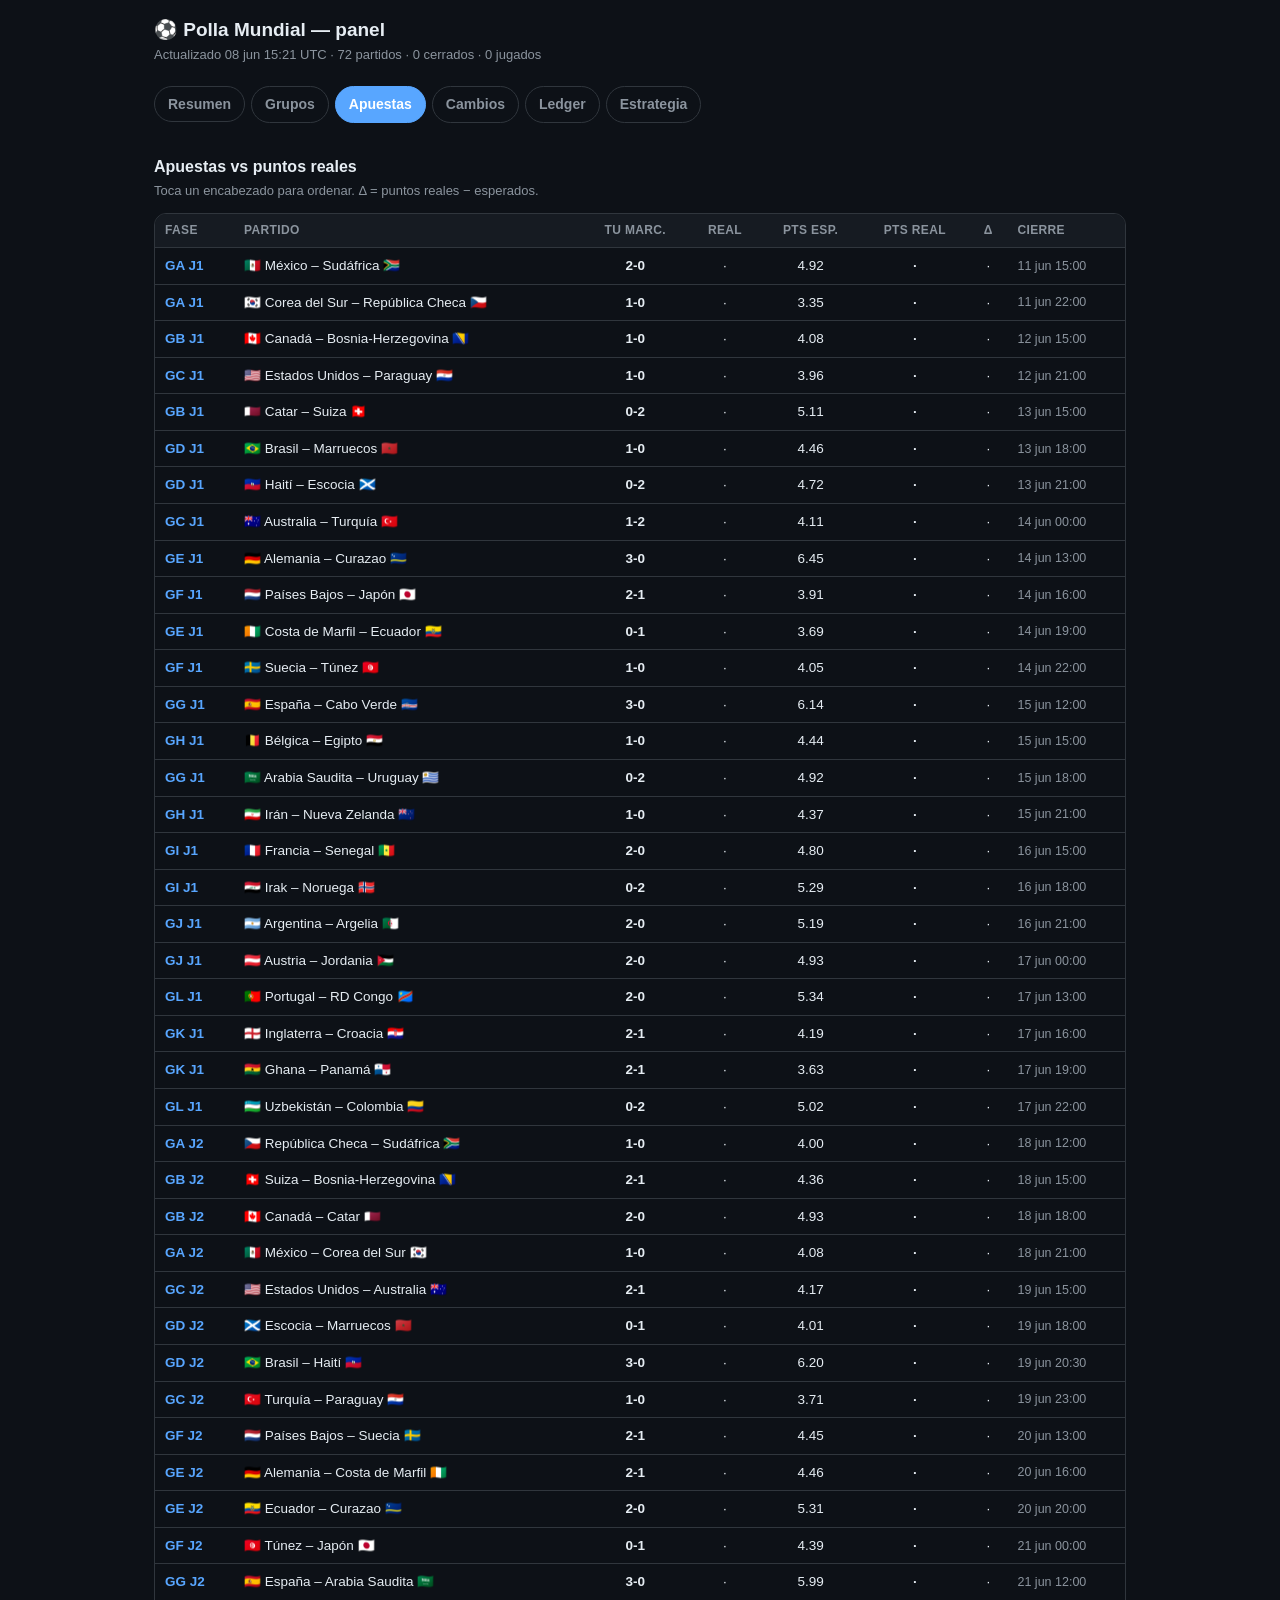
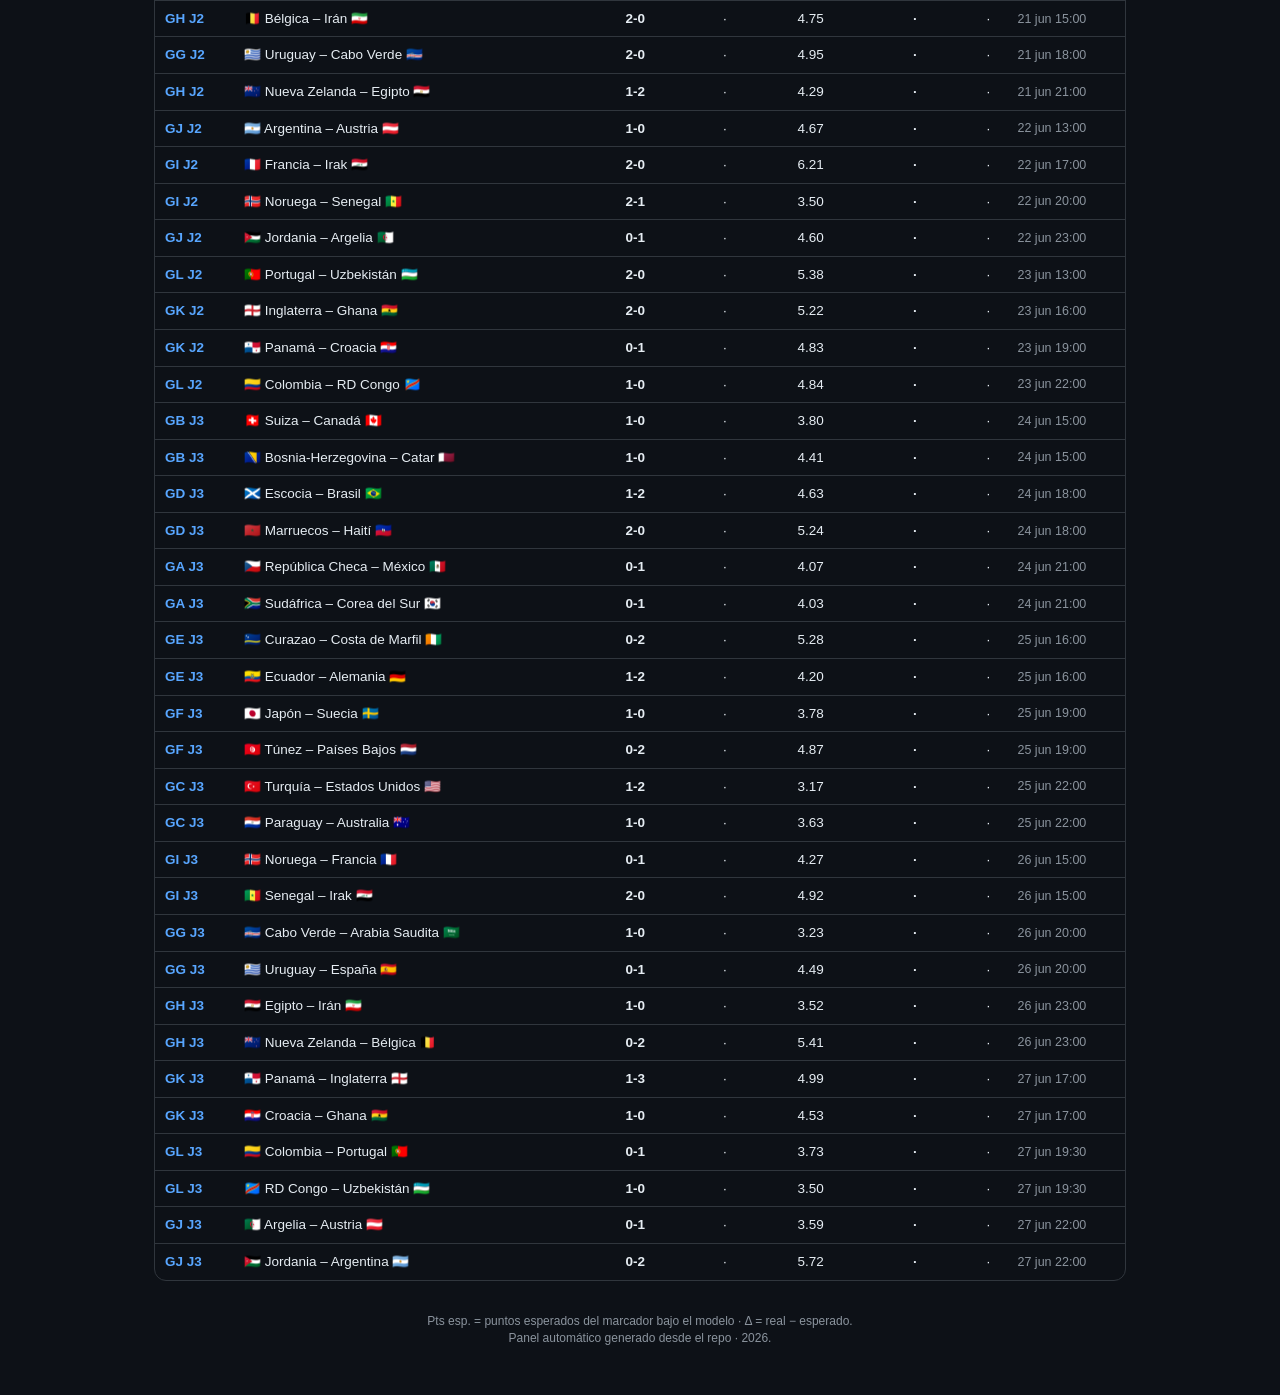
==== commit 72f378fc: "panel 27147899031 pablogalazcares/agent_polla_mundial@fea7b564b5d6f18582170c25cad302df373a4357" ====
--- a/apuestas.html
+++ b/apuestas.html
@@ -73,15 +73,15 @@
 <div class="wrap">
   <header>
     <h1>⚽ Polla Mundial — panel</h1>
-    <div class="meta">Actualizado 08 jun 12:47 UTC · 72 partidos · 0 cerrados · 0 jugados</div>
+    <div class="meta">Actualizado 08 jun 15:21 UTC · 72 partidos · 0 cerrados · 0 jugados</div>
   </header>
-  <nav class="nav"><a href="index.html">Resumen</a><a href="grupos.html">Grupos</a><a href="apuestas.html" class="active">Apuestas</a><a href="cambios.html">Cambios</a><a href="ledger.html">Ledger</a></nav>
+  <nav class="nav"><a href="index.html">Resumen</a><a href="grupos.html">Grupos</a><a href="apuestas.html" class="active">Apuestas</a><a href="cambios.html">Cambios</a><a href="ledger.html">Ledger</a><a href="estrategia.html">Estrategia</a></nav>
   
   <section>
     <h2>Apuestas vs puntos reales</h2>
     <p class="cap">Toca un encabezado para ordenar. Δ = puntos reales − esperados.</p>
     <div class="tbl"><table class="sortable"><thead><tr><th data-type="text">Fase</th><th data-type="text">Partido</th><th class="c" data-type="text">Tu marc.</th><th class="c" data-type="text">Real</th><th class="c" data-type="num">Pts esp.</th><th class="c" data-type="num">Pts real</th><th class="c" data-type="num">Δ</th><th data-type="text">Cierre</th></tr></thead>
-    <tbody><tr class=""><td class="ph" data-sort="01-A">GA J1</td><td class="match"><span class="full">🇲🇽 México – Sudáfrica 🇿🇦</span><span class="abbr">🇲🇽 MEX – RSA 🇿🇦</span></td><td class="c b">2-0</td><td class="c">·</td><td class="c" data-sort="4.907">4.91</td><td class="c b" data-sort="-1">·</td><td class="c" data-sort="-999">·</td><td class="ko" data-sort="2026-06-11T15:00:00-04:00">11 jun 15:00</td></tr><tr class=""><td class="ph" data-sort="01-A">GA J1</td><td class="match"><span class="full">🇰🇷 Corea del Sur – República Checa 🇨🇿</span><span class="abbr">🇰🇷 KOR – CZE 🇨🇿</span></td><td class="c b">1-0</td><td class="c">·</td><td class="c" data-sort="3.345">3.35</td><td class="c b" data-sort="-1">·</td><td class="c" data-sort="-999">·</td><td class="ko" data-sort="2026-06-11T22:00:00-04:00">11 jun 22:00</td></tr><tr class=""><td class="ph" data-sort="01-B">GB J1</td><td class="match"><span class="full">🇨🇦 Canadá – Bosnia-Herzegovina 🇧🇦</span><span class="abbr">🇨🇦 CAN – BIH 🇧🇦</span></td><td class="c b">1-0</td><td class="c">·</td><td class="c" data-sort="4.076">4.08</td><td class="c b" data-sort="-1">·</td><td class="c" data-sort="-999">·</td><td class="ko" data-sort="2026-06-12T15:00:00-04:00">12 jun 15:00</td></tr><tr class=""><td class="ph" data-sort="01-C">GC J1</td><td class="match"><span class="full">🇺🇸 Estados Unidos – Paraguay 🇵🇾</span><span class="abbr">🇺🇸 USA – PAR 🇵🇾</span></td><td class="c b">1-0</td><td class="c">·</td><td class="c" data-sort="3.958">3.96</td><td class="c b" data-sort="-1">·</td><td class="c" data-sort="-999">·</td><td class="ko" data-sort="2026-06-12T21:00:00-04:00">12 jun 21:00</td></tr><tr class=""><td class="ph" data-sort="01-B">GB J1</td><td class="match"><span class="full">🇶🇦 Catar – Suiza 🇨🇭</span><span class="abbr">🇶🇦 QAT – SUI 🇨🇭</span></td><td class="c b">0-2</td><td class="c">·</td><td class="c" data-sort="5.108">5.11</td><td class="c b" data-sort="-1">·</td><td class="c" data-sort="-999">·</td><td class="ko" data-sort="2026-06-13T15:00:00-04:00">13 jun 15:00</td></tr><tr class=""><td class="ph" data-sort="01-D">GD J1</td><td class="match"><span class="full">🇧🇷 Brasil – Marruecos 🇲🇦</span><span class="abbr">🇧🇷 BRA – MAR 🇲🇦</span></td><td class="c b">1-0</td><td class="c">·</td><td class="c" data-sort="4.463">4.46</td><td class="c b" data-sort="-1">·</td><td class="c" data-sort="-999">·</td><td class="ko" data-sort="2026-06-13T18:00:00-04:00">13 jun 18:00</td></tr><tr class=""><td class="ph" data-sort="01-D">GD J1</td><td class="match"><span class="full">🇭🇹 Haití – Escocia 🏴󠁧󠁢󠁳󠁣󠁴󠁿</span><span class="abbr">🇭🇹 HAI – SCO 🏴󠁧󠁢󠁳󠁣󠁴󠁿</span></td><td class="c b">0-1</td><td class="c">·</td><td class="c" data-sort="4.722">4.72</td><td class="c b" data-sort="-1">·</td><td class="c" data-sort="-999">·</td><td class="ko" data-sort="2026-06-13T21:00:00-04:00">13 jun 21:00</td></tr><tr class=""><td class="ph" data-sort="01-C">GC J1</td><td class="match"><span class="full">🇦🇺 Australia – Turquía 🇹🇷</span><span class="abbr">🇦🇺 AUS – TUR 🇹🇷</span></td><td class="c b">1-2</td><td class="c">·</td><td class="c" data-sort="4.113">4.11</td><td class="c b" data-sort="-1">·</td><td class="c" data-sort="-999">·</td><td class="ko" data-sort="2026-06-14T00:00:00-04:00">14 jun 00:00</td></tr><tr class=""><td class="ph" data-sort="01-E">GE J1</td><td class="match"><span class="full">🇩🇪 Alemania – Curazao 🇨🇼</span><span class="abbr">🇩🇪 GER – CUW 🇨🇼</span></td><td class="c b">3-0</td><td class="c">·</td><td class="c" data-sort="6.436">6.44</td><td class="c b" data-sort="-1">·</td><td class="c" data-sort="-999">·</td><td class="ko" data-sort="2026-06-14T13:00:00-04:00">14 jun 13:00</td></tr><tr class=""><td class="ph" data-sort="01-F">GF J1</td><td class="match"><span class="full">🇳🇱 Países Bajos – Japón 🇯🇵</span><span class="abbr">🇳🇱 NED – JPN 🇯🇵</span></td><td class="c b">2-1</td><td class="c">·</td><td class="c" data-sort="3.899">3.90</td><td class="c b" data-sort="-1">·</td><td class="c" data-sort="-999">·</td><td class="ko" data-sort="2026-06-14T16:00:00-04:00">14 jun 16:00</td></tr><tr class=""><td class="ph" data-sort="01-E">GE J1</td><td class="match"><span class="full">🇨🇮 Costa de Marfil – Ecuador 🇪🇨</span><span class="abbr">🇨🇮 CIV – ECU 🇪🇨</span></td><td class="c b">0-1</td><td class="c">·</td><td class="c" data-sort="3.692">3.69</td><td class="c b" data-sort="-1">·</td><td class="c" data-sort="-999">·</td><td class="ko" data-sort="2026-06-14T19:00:00-04:00">14 jun 19:00</td></tr><tr class=""><td class="ph" data-sort="01-F">GF J1</td><td class="match"><span class="full">🇸🇪 Suecia – Túnez 🇹🇳</span><span class="abbr">🇸🇪 SWE – TUN 🇹🇳</span></td><td class="c b">1-0</td><td class="c">·</td><td class="c" data-sort="4.052">4.05</td><td class="c b" data-sort="-1">·</td><td class="c" data-sort="-999">·</td><td class="ko" data-sort="2026-06-14T22:00:00-04:00">14 jun 22:00</td></tr><tr class=""><td class="ph" data-sort="01-G">GG J1</td><td class="match"><span class="full">🇪🇸 España – Cabo Verde 🇨🇻</span><span class="abbr">🇪🇸 ESP – CPV 🇨🇻</span></td><td class="c b">3-0</td><td class="c">·</td><td class="c" data-sort="6.137">6.14</td><td class="c b" data-sort="-1">·</td><td class="c" data-sort="-999">·</td><td class="ko" data-sort="2026-06-15T12:00:00-04:00">15 jun 12:00</td></tr><tr class=""><td class="ph" data-sort="01-H">GH J1</td><td class="match"><span class="full">🇧🇪 Bélgica – Egipto 🇪🇬</span><span class="abbr">🇧🇪 BEL – EGY 🇪🇬</span></td><td class="c b">1-0</td><td class="c">·</td><td class="c" data-sort="4.444">4.44</td><td class="c b" data-sort="-1">·</td><td class="c" data-sort="-999">·</td><td class="ko" data-sort="2026-06-15T15:00:00-04:00">15 jun 15:00</td></tr><tr class=""><td class="ph" data-sort="01-G">GG J1</td><td class="match"><span class="full">🇸🇦 Arabia Saudita – Uruguay 🇺🇾</span><span class="abbr">🇸🇦 KSA – URU 🇺🇾</span></td><td class="c b">0-1</td><td class="c">·</td><td class="c" data-sort="4.857">4.86</td><td class="c b" data-sort="-1">·</td><td class="c" data-sort="-999">·</td><td class="ko" data-sort="2026-06-15T18:00:00-04:00">15 jun 18:00</td></tr><tr class=""><td class="ph" data-sort="01-H">GH J1</td><td class="match"><span class="full">🇮🇷 Irán – Nueva Zelanda 🇳🇿</span><span class="abbr">🇮🇷 IRN – NZL 🇳🇿</span></td><td class="c b">1-0</td><td class="c">·</td><td class="c" data-sort="4.389">4.39</td><td class="c b" data-sort="-1">·</td><td class="c" data-sort="-999">·</td><td class="ko" data-sort="2026-06-15T21:00:00-04:00">15 jun 21:00</td></tr><tr class=""><td class="ph" data-sort="01-I">GI J1</td><td class="match"><span class="full">🇫🇷 Francia – Senegal 🇸🇳</span><span class="abbr">🇫🇷 FRA – SEN 🇸🇳</span></td><td class="c b">2-0</td><td class="c">·</td><td class="c" data-sort="4.801">4.80</td><td class="c b" data-sort="-1">·</td><td class="c" data-sort="-999">·</td><td class="ko" data-sort="2026-06-16T15:00:00-04:00">16 jun 15:00</td></tr><tr class=""><td class="ph" data-sort="01-I">GI J1</td><td class="match"><span class="full">🇮🇶 Irak – Noruega 🇳🇴</span><span class="abbr">🇮🇶 IRQ – NOR 🇳🇴</span></td><td class="c b">0-2</td><td class="c">·</td><td class="c" data-sort="5.287">5.29</td><td class="c b" data-sort="-1">·</td><td class="c" data-sort="-999">·</td><td class="ko" data-sort="2026-06-16T18:00:00-04:00">16 jun 18:00</td></tr><tr class=""><td class="ph" data-sort="01-J">GJ J1</td><td class="match"><span class="full">🇦🇷 Argentina – Argelia 🇩🇿</span><span class="abbr">🇦🇷 ARG – ALG 🇩🇿</span></td><td class="c b">2-0</td><td class="c">·</td><td class="c" data-sort="5.188">5.19</td><td class="c b" data-sort="-1">·</td><td class="c" data-sort="-999">·</td><td class="ko" data-sort="2026-06-16T21:00:00-04:00">16 jun 21:00</td></tr><tr class=""><td class="ph" data-sort="01-J">GJ J1</td><td class="match"><span class="full">🇦🇹 Austria – Jordania 🇯🇴</span><span class="abbr">🇦🇹 AUT – JOR 🇯🇴</span></td><td class="c b">2-0</td><td class="c">·</td><td class="c" data-sort="4.935">4.93</td><td class="c b" data-sort="-1">·</td><td class="c" data-sort="-999">·</td><td class="ko" data-sort="2026-06-17T00:00:00-04:00">17 jun 00:00</td></tr><tr class=""><td class="ph" data-sort="01-L">GL J1</td><td class="match"><span class="full">🇵🇹 Portugal – RD Congo 🇨🇩</span><span class="abbr">🇵🇹 POR – COD 🇨🇩</span></td><td class="c b">2-0</td><td class="c">·</td><td class="c" data-sort="5.34">5.34</td><td class="c b" data-sort="-1">·</td><td class="c" data-sort="-999">·</td><td class="ko" data-sort="2026-06-17T13:00:00-04:00">17 jun 13:00</td></tr><tr class=""><td class="ph" data-sort="01-K">GK J1</td><td class="match"><span class="full">🏴󠁧󠁢󠁥󠁮󠁧󠁿 Inglaterra – Croacia 🇭🇷</span><span class="abbr">🏴󠁧󠁢󠁥󠁮󠁧󠁿 ENG – CRO 🇭🇷</span></td><td class="c b">2-1</td><td class="c">·</td><td class="c" data-sort="4.187">4.19</td><td class="c b" data-sort="-1">·</td><td class="c" data-sort="-999">·</td><td class="ko" data-sort="2026-06-17T16:00:00-04:00">17 jun 16:00</td></tr><tr class=""><td class="ph" data-sort="01-K">GK J1</td><td class="match"><span class="full">🇬🇭 Ghana – Panamá 🇵🇦</span><span class="abbr">🇬🇭 GHA – PAN 🇵🇦</span></td><td class="c b">2-1</td><td class="c">·</td><td class="c" data-sort="3.631">3.63</td><td class="c b" data-sort="-1">·</td><td class="c" data-sort="-999">·</td><td class="ko" data-sort="2026-06-17T19:00:00-04:00">17 jun 19:00</td></tr><tr class=""><td class="ph" data-sort="01-L">GL J1</td><td class="match"><span class="full">🇺🇿 Uzbekistán – Colombia 🇨🇴</span><span class="abbr">🇺🇿 UZB – COL 🇨🇴</span></td><td class="c b">0-2</td><td class="c">·</td><td class="c" data-sort="5.018">5.02</td><td class="c b" data-sort="-1">·</td><td class="c" data-sort="-999">·</td><td class="ko" data-sort="2026-06-17T22:00:00-04:00">17 jun 22:00</td></tr><tr class=""><td class="ph" data-sort="02-A">GA J2</td><td class="match"><span class="full">🇨🇿 República Checa – Sudáfrica 🇿🇦</span><span class="abbr">🇨🇿 CZE – RSA 🇿🇦</span></td><td class="c b">1-0</td><td class="c">·</td><td class="c" data-sort="4.004">4.00</td><td class="c b" data-sort="-1">·</td><td class="c" data-sort="-999">·</td><td class="ko" data-sort="2026-06-18T12:00:00-04:00">18 jun 12:00</td></tr><tr class=""><td class="ph" data-sort="02-B">GB J2</td><td class="match"><span class="full">🇨🇭 Suiza – Bosnia-Herzegovina 🇧🇦</span><span class="abbr">🇨🇭 SUI – BIH 🇧🇦</span></td><td class="c b">2-1</td><td class="c">·</td><td class="c" data-sort="4.362">4.36</td><td class="c b" data-sort="-1">·</td><td class="c" data-sort="-999">·</td><td class="ko" data-sort="2026-06-18T15:00:00-04:00">18 jun 15:00</td></tr><tr class=""><td class="ph" data-sort="02-B">GB J2</td><td class="match"><span class="full">🇨🇦 Canadá – Catar 🇶🇦</span><span class="abbr">🇨🇦 CAN – QAT 🇶🇦</span></td><td class="c b">2-0</td><td class="c">·</td><td class="c" data-sort="4.935">4.93</td><td class="c b" data-sort="-1">·</td><td class="c" data-sort="-999">·</td><td class="ko" data-sort="2026-06-18T18:00:00-04:00">18 jun 18:00</td></tr><tr class=""><td class="ph" data-sort="02-A">GA J2</td><td class="match"><span class="full">🇲🇽 México – Corea del Sur 🇰🇷</span><span class="abbr">🇲🇽 MEX – KOR 🇰🇷</span></td><td class="c b">1-0</td><td class="c">·</td><td class="c" data-sort="4.083">4.08</td><td class="c b" data-sort="-1">·</td><td class="c" data-sort="-999">·</td><td class="ko" data-sort="2026-06-18T21:00:00-04:00">18 jun 21:00</td></tr><tr class=""><td class="ph" data-sort="02-C">GC J2</td><td class="match"><span class="full">🇺🇸 Estados Unidos – Australia 🇦🇺</span><span class="abbr">🇺🇸 USA – AUS 🇦🇺</span></td><td class="c b">2-1</td><td class="c">·</td><td class="c" data-sort="4.174">4.17</td><td class="c b" data-sort="-1">·</td><td class="c" data-sort="-999">·</td><td class="ko" data-sort="2026-06-19T15:00:00-04:00">19 jun 15:00</td></tr><tr class=""><td class="ph" data-sort="02-D">GD J2</td><td class="match"><span class="full">🏴󠁧󠁢󠁳󠁣󠁴󠁿 Escocia – Marruecos 🇲🇦</span><span class="abbr">🏴󠁧󠁢󠁳󠁣󠁴󠁿 SCO – MAR 🇲🇦</span></td><td class="c b">0-1</td><td class="c">·</td><td class="c" data-sort="4.0">4.00</td><td class="c b" data-sort="-1">·</td><td class="c" data-sort="-999">·</td><td class="ko" data-sort="2026-06-19T18:00:00-04:00">19 jun 18:00</td></tr><tr class=""><td class="ph" data-sort="02-D">GD J2</td><td class="match"><span class="full">🇧🇷 Brasil – Haití 🇭🇹</span><span class="abbr">🇧🇷 BRA – HAI 🇭🇹</span></td><td class="c b">3-0</td><td class="c">·</td><td class="c" data-sort="6.177">6.18</td><td class="c b" data-sort="-1">·</td><td class="c" data-sort="-999">·</td><td class="ko" data-sort="2026-06-19T20:30:00-04:00">19 jun 20:30</td></tr><tr class=""><td class="ph" data-sort="02-C">GC J2</td><td class="match"><span class="full">🇹🇷 Turquía – Paraguay 🇵🇾</span><span class="abbr">🇹🇷 TUR – PAR 🇵🇾</span></td><td class="c b">1-0</td><td class="c">·</td><td class="c" data-sort="3.708">3.71</td><td class="c b" data-sort="-1">·</td><td class="c" data-sort="-999">·</td><td class="ko" data-sort="2026-06-19T23:00:00-04:00">19 jun 23:00</td></tr><tr class=""><td class="ph" data-sort="02-F">GF J2</td><td class="match"><span class="full">🇳🇱 Países Bajos – Suecia 🇸🇪</span><span class="abbr">🇳🇱 NED – SWE 🇸🇪</span></td><td class="c b">2-1</td><td class="c">·</td><td class="c" data-sort="4.449">4.45</td><td class="c b" data-sort="-1">·</td><td class="c" data-sort="-999">·</td><td class="ko" data-sort="2026-06-20T13:00:00-04:00">20 jun 13:00</td></tr><tr class=""><td class="ph" data-sort="02-E">GE J2</td><td class="match"><span class="full">🇩🇪 Alemania – Costa de Marfil 🇨🇮</span><span class="abbr">🇩🇪 GER – CIV 🇨🇮</span></td><td class="c b">2-1</td><td class="c">·</td><td class="c" data-sort="4.458">4.46</td><td class="c b" data-sort="-1">·</td><td class="c" data-sort="-999">·</td><td class="ko" data-sort="2026-06-20T16:00:00-04:00">20 jun 16:00</td></tr><tr class=""><td class="ph" data-sort="02-E">GE J2</td><td class="match"><span class="full">🇪🇨 Ecuador – Curazao 🇨🇼</span><span class="abbr">🇪🇨 ECU – CUW 🇨🇼</span></td><td class="c b">2-0</td><td class="c">·</td><td class="c" data-sort="5.294">5.29</td><td class="c b" data-sort="-1">·</td><td class="c" data-sort="-999">·</td><td class="ko" data-sort="2026-06-20T20:00:00-04:00">20 jun 20:00</td></tr><tr class=""><td class="ph" data-sort="02-F">GF J2</td><td class="match"><span class="full">🇹🇳 Túnez – Japón 🇯🇵</span><span class="abbr">🇹🇳 TUN – JPN 🇯🇵</span></td><td class="c b">0-1</td><td class="c">·</td><td class="c" data-sort="4.387">4.39</td><td class="c b" data-sort="-1">·</td><td class="c" data-sort="-999">·</td><td class="ko" data-sort="2026-06-21T00:00:00-04:00">21 jun 00:00</td></tr><tr class=""><td class="ph" data-sort="02-G">GG J2</td><td class="match"><span class="full">🇪🇸 España – Arabia Saudita 🇸🇦</span><span class="abbr">🇪🇸 ESP – KSA 🇸🇦</span></td><td class="c b">3-0</td><td class="c">·</td><td class="c" data-sort="5.988">5.99</td><td class="c b" data-sort="-1">·</td><td class="c" data-sort="-999">·</td><td class="ko" data-sort="2026-06-21T12:00:00-04:00">21 jun 12:00</td></tr><tr class=""><td class="ph" data-sort="02-H">GH J2</td><td class="match"><span class="full">🇧🇪 Bélgica – Irán 🇮🇷</span><span class="abbr">🇧🇪 BEL – IRN 🇮🇷</span></td><td class="c b">2-0</td><td class="c">·</td><td class="c" data-sort="4.753">4.75</td><td class="c b" data-sort="-1">·</td><td class="c" data-sort="-999">·</td><td class="ko" data-sort="2026-06-21T15:00:00-04:00">21 jun 15:00</td></tr><tr class=""><td class="ph" data-sort="02-G">GG J2</td><td class="match"><span class="full">🇺🇾 Uruguay – Cabo Verde 🇨🇻</span><span class="abbr">🇺🇾 URU – CPV 🇨🇻</span></td><td class="c b">2-0</td><td class="c">·</td><td class="c" data-sort="4.95">4.95</td><td class="c b" data-sort="-1">·</td><td class="c" data-sort="-999">·</td><td class="ko" data-sort="2026-06-21T18:00:00-04:00">21 jun 18:00</td></tr><tr class=""><td class="ph" data-sort="02-H">GH J2</td><td class="match"><span class="full">🇳🇿 Nueva Zelanda – Egipto 🇪🇬</span><span class="abbr">🇳🇿 NZL – EGY 🇪🇬</span></td><td class="c b">1-2</td><td class="c">·</td><td class="c" data-sort="4.289">4.29</td><td class="c b" data-sort="-1">·</td><td class="c" data-sort="-999">·</td><td class="ko" data-sort="2026-06-21T21:00:00-04:00">21 jun 21:00</td></tr><tr class=""><td class="ph" data-sort="02-J">GJ J2</td><td class="match"><span class="full">🇦🇷 Argentina – Austria 🇦🇹</span><span class="abbr">🇦🇷 ARG – AUT 🇦🇹</span></td><td class="c b">1-0</td><td class="c">·</td><td class="c" data-sort="4.652">4.65</td><td class="c b" data-sort="-1">·</td><td class="c" data-sort="-999">·</td><td class="ko" data-sort="2026-06-22T13:00:00-04:00">22 jun 13:00</td></tr><tr class=""><td class="ph" data-sort="02-I">GI J2</td><td class="match"><span class="full">🇫🇷 Francia – Irak 🇮🇶</span><span class="abbr">🇫🇷 FRA – IRQ 🇮🇶</span></td><td class="c b">2-0</td><td class="c">·</td><td class="c" data-sort="6.207">6.21</td><td class="c b" data-sort="-1">·</td><td class="c" data-sort="-999">·</td><td class="ko" data-sort="2026-06-22T17:00:00-04:00">22 jun 17:00</td></tr><tr class=""><td class="ph" data-sort="02-I">GI J2</td><td class="match"><span class="full">🇳🇴 Noruega – Senegal 🇸🇳</span><span class="abbr">🇳🇴 NOR – SEN 🇸🇳</span></td><td class="c b">2-1</td><td class="c">·</td><td class="c" data-sort="3.496">3.50</td><td class="c b" data-sort="-1">·</td><td class="c" data-sort="-999">·</td><td class="ko" data-sort="2026-06-22T20:00:00-04:00">22 jun 20:00</td></tr><tr class=""><td class="ph" data-sort="02-J">GJ J2</td><td class="match"><span class="full">🇯🇴 Jordania – Argelia 🇩🇿</span><span class="abbr">🇯🇴 JOR – ALG 🇩🇿</span></td><td class="c b">0-1</td><td class="c">·</td><td class="c" data-sort="4.612">4.61</td><td class="c b" data-sort="-1">·</td><td class="c" data-sort="-999">·</td><td class="ko" data-sort="2026-06-22T23:00:00-04:00">22 jun 23:00</td></tr><tr class=""><td class="ph" data-sort="02-L">GL J2</td><td class="match"><span class="full">🇵🇹 Portugal – Uzbekistán 🇺🇿</span><span class="abbr">🇵🇹 POR – UZB 🇺🇿</span></td><td class="c b">2-0</td><td class="c">·</td><td class="c" data-sort="5.377">5.38</td><td class="c b" data-sort="-1">·</td><td class="c" data-sort="-999">·</td><td class="ko" data-sort="2026-06-23T13:00:00-04:00">23 jun 13:00</td></tr><tr class=""><td class="ph" data-sort="02-K">GK J2</td><td class="match"><span class="full">🏴󠁧󠁢󠁥󠁮󠁧󠁿 Inglaterra – Ghana 🇬🇭</span><span class="abbr">🏴󠁧󠁢󠁥󠁮󠁧󠁿 ENG – GHA 🇬🇭</span></td><td class="c b">2-0</td><td class="c">·</td><td class="c" data-sort="5.216">5.22</td><td class="c b" data-sort="-1">·</td><td class="c" data-sort="-999">·</td><td class="ko" data-sort="2026-06-23T16:00:00-04:00">23 jun 16:00</td></tr><tr class=""><td class="ph" data-sort="02-K">GK J2</td><td class="match"><span class="full">🇵🇦 Panamá – Croacia 🇭🇷</span><span class="abbr">🇵🇦 PAN – CRO 🇭🇷</span></td><td class="c b">0-1</td><td class="c">·</td><td class="c" data-sort="4.834">4.83</td><td class="c b" data-sort="-1">·</td><td class="c" data-sort="-999">·</td><td class="ko" data-sort="2026-06-23T19:00:00-04:00">23 jun 19:00</td></tr><tr class=""><td class="ph" data-sort="02-L">GL J2</td><td class="match"><span class="full">🇨🇴 Colombia – RD Congo 🇨🇩</span><span class="abbr">🇨🇴 COL – COD 🇨🇩</span></td><td class="c b">1-0</td><td class="c">·</td><td class="c" data-sort="4.841">4.84</td><td class="c b" data-sort="-1">·</td><td class="c" data-sort="-999">·</td><td class="ko" data-sort="2026-06-23T22:00:00-04:00">23 jun 22:00</td></tr><tr class=""><td class="ph" data-sort="03-B">GB J3</td><td class="match"><span class="full">🇨🇭 Suiza – Canadá 🇨🇦</span><span class="abbr">🇨🇭 SUI – CAN 🇨🇦</span></td><td class="c b">1-0</td><td class="c">·</td><td class="c" data-sort="3.8">3.80</td><td class="c b" data-sort="-1">·</td><td class="c" data-sort="-999">·</td><td class="ko" data-sort="2026-06-24T15:00:00-04:00">24 jun 15:00</td></tr><tr class=""><td class="ph" data-sort="03-B">GB J3</td><td class="match"><span class="full">🇧🇦 Bosnia-Herzegovina – Catar 🇶🇦</span><span class="abbr">🇧🇦 BIH – QAT 🇶🇦</span></td><td class="c b">1-0</td><td class="c">·</td><td class="c" data-sort="4.414">4.41</td><td class="c b" data-sort="-1">·</td><td class="c" data-sort="-999">·</td><td class="ko" data-sort="2026-06-24T15:00:00-04:00">24 jun 15:00</td></tr><tr class=""><td class="ph" data-sort="03-D">GD J3</td><td class="match"><span class="full">🏴󠁧󠁢󠁳󠁣󠁴󠁿 Escocia – Brasil 🇧🇷</span><span class="abbr">🏴󠁧󠁢󠁳󠁣󠁴󠁿 SCO – BRA 🇧🇷</span></td><td class="c b">1-2</td><td class="c">·</td><td class="c" data-sort="4.628">4.63</td><td class="c b" data-sort="-1">·</td><td class="c" data-sort="-999">·</td><td class="ko" data-sort="2026-06-24T18:00:00-04:00">24 jun 18:00</td></tr><tr class=""><td class="ph" data-sort="03-D">GD J3</td><td class="match"><span class="full">🇲🇦 Marruecos – Haití 🇭🇹</span><span class="abbr">🇲🇦 MAR – HAI 🇭🇹</span></td><td class="c b">2-0</td><td class="c">·</td><td class="c" data-sort="5.233">5.23</td><td class="c b" data-sort="-1">·</td><td class="c" data-sort="-999">·</td><td class="ko" data-sort="2026-06-24T18:00:00-04:00">24 jun 18:00</td></tr><tr class=""><td class="ph" data-sort="03-A">GA J3</td><td class="match"><span class="full">🇨🇿 República Checa – México 🇲🇽</span><span class="abbr">🇨🇿 CZE – MEX 🇲🇽</span></td><td class="c b">0-1</td><td class="c">·</td><td class="c" data-sort="4.065">4.07</td><td class="c b" data-sort="-1">·</td><td class="c" data-sort="-999">·</td><td class="ko" data-sort="2026-06-24T21:00:00-04:00">24 jun 21:00</td></tr><tr class=""><td class="ph" data-sort="03-A">GA J3</td><td class="match"><span class="full">🇿🇦 Sudáfrica – Corea del Sur 🇰🇷</span><span class="abbr">🇿🇦 RSA – KOR 🇰🇷</span></td><td class="c b">0-1</td><td class="c">·</td><td class="c" data-sort="4.025">4.03</td><td class="c b" data-sort="-1">·</td><td class="c" data-sort="-999">·</td><td class="ko" data-sort="2026-06-24T21:00:00-04:00">24 jun 21:00</td></tr><tr class=""><td class="ph" data-sort="03-E">GE J3</td><td class="match"><span class="full">🇨🇼 Curazao – Costa de Marfil 🇨🇮</span><span class="abbr">🇨🇼 CUW – CIV 🇨🇮</span></td><td class="c b">0-2</td><td class="c">·</td><td class="c" data-sort="5.267">5.27</td><td class="c b" data-sort="-1">·</td><td class="c" data-sort="-999">·</td><td class="ko" data-sort="2026-06-25T16:00:00-04:00">25 jun 16:00</td></tr><tr class=""><td class="ph" data-sort="03-E">GE J3</td><td class="match"><span class="full">🇪🇨 Ecuador – Alemania 🇩🇪</span><span class="abbr">🇪🇨 ECU – GER 🇩🇪</span></td><td class="c b">1-2</td><td class="c">·</td><td class="c" data-sort="4.2">4.20</td><td class="c b" data-sort="-1">·</td><td class="c" data-sort="-999">·</td><td class="ko" data-sort="2026-06-25T16:00:00-04:00">25 jun 16:00</td></tr><tr class=""><td class="ph" data-sort="03-F">GF J3</td><td class="match"><span class="full">🇯🇵 Japón – Suecia 🇸🇪</span><span class="abbr">🇯🇵 JPN – SWE 🇸🇪</span></td><td class="c b">1-0</td><td class="c">·</td><td class="c" data-sort="3.782">3.78</td><td class="c b" data-sort="-1">·</td><td class="c" data-sort="-999">·</td><td class="ko" data-sort="2026-06-25T19:00:00-04:00">25 jun 19:00</td></tr><tr class=""><td class="ph" data-sort="03-F">GF J3</td><td class="match"><span class="full">🇹🇳 Túnez – Países Bajos 🇳🇱</span><span class="abbr">🇹🇳 TUN – NED 🇳🇱</span></td><td class="c b">0-2</td><td class="c">·</td><td class="c" data-sort="4.866">4.87</td><td class="c b" data-sort="-1">·</td><td class="c" data-sort="-999">·</td><td class="ko" data-sort="2026-06-25T19:00:00-04:00">25 jun 19:00</td></tr><tr class=""><td class="ph" data-sort="03-C">GC J3</td><td class="match"><span class="full">🇹🇷 Turquía – Estados Unidos 🇺🇸</span><span class="abbr">🇹🇷 TUR – USA 🇺🇸</span></td><td class="c b">1-2</td><td class="c">·</td><td class="c" data-sort="3.173">3.17</td><td class="c b" data-sort="-1">·</td><td class="c" data-sort="-999">·</td><td class="ko" data-sort="2026-06-25T22:00:00-04:00">25 jun 22:00</td></tr><tr class=""><td class="ph" data-sort="03-C">GC J3</td><td class="match"><span class="full">🇵🇾 Paraguay – Australia 🇦🇺</span><span class="abbr">🇵🇾 PAR – AUS 🇦🇺</span></td><td class="c b">1-0</td><td class="c">·</td><td class="c" data-sort="3.629">3.63</td><td class="c b" data-sort="-1">·</td><td class="c" data-sort="-999">·</td><td class="ko" data-sort="2026-06-25T22:00:00-04:00">25 jun 22:00</td></tr><tr class=""><td class="ph" data-sort="03-I">GI J3</td><td class="match"><span class="full">🇳🇴 Noruega – Francia 🇫🇷</span><span class="abbr">🇳🇴 NOR – FRA 🇫🇷</span></td><td class="c b">0-1</td><td class="c">·</td><td class="c" data-sort="4.266">4.27</td><td class="c b" data-sort="-1">·</td><td class="c" data-sort="-999">·</td><td class="ko" data-sort="2026-06-26T15:00:00-04:00">26 jun 15:00</td></tr><tr class=""><td class="ph" data-sort="03-I">GI J3</td><td class="match"><span class="full">🇸🇳 Senegal – Irak 🇮🇶</span><span class="abbr">🇸🇳 SEN – IRQ 🇮🇶</span></td><td class="c b">2-0</td><td class="c">·</td><td class="c" data-sort="4.915">4.92</td><td class="c b" data-sort="-1">·</td><td class="c" data-sort="-999">·</td><td class="ko" data-sort="2026-06-26T15:00:00-04:00">26 jun 15:00</td></tr><tr class=""><td class="ph" data-sort="03-G">GG J3</td><td class="match"><span class="full">🇨🇻 Cabo Verde – Arabia Saudita 🇸🇦</span><span class="abbr">🇨🇻 CPV – KSA 🇸🇦</span></td><td class="c b">1-0</td><td class="c">·</td><td class="c" data-sort="3.233">3.23</td><td class="c b" data-sort="-1">·</td><td class="c" data-sort="-999">·</td><td class="ko" data-sort="2026-06-26T20:00:00-04:00">26 jun 20:00</td></tr><tr class=""><td class="ph" data-sort="03-G">GG J3</td><td class="match"><span class="full">🇺🇾 Uruguay – España 🇪🇸</span><span class="abbr">🇺🇾 URU – ESP 🇪🇸</span></td><td class="c b">0-1</td><td class="c">·</td><td class="c" data-sort="4.491">4.49</td><td class="c b" data-sort="-1">·</td><td class="c" data-sort="-999">·</td><td class="ko" data-sort="2026-06-26T20:00:00-04:00">26 jun 20:00</td></tr><tr class=""><td class="ph" data-sort="03-H">GH J3</td><td class="match"><span class="full">🇪🇬 Egipto – Irán 🇮🇷</span><span class="abbr">🇪🇬 EGY – IRN 🇮🇷</span></td><td class="c b">1-0</td><td class="c">·</td><td class="c" data-sort="3.525">3.52</td><td class="c b" data-sort="-1">·</td><td class="c" data-sort="-999">·</td><td class="ko" data-sort="2026-06-26T23:00:00-04:00">26 jun 23:00</td></tr><tr class=""><td class="ph" data-sort="03-H">GH J3</td><td class="match"><span class="full">🇳🇿 Nueva Zelanda – Bélgica 🇧🇪</span><span class="abbr">🇳🇿 NZL – BEL 🇧🇪</span></td><td class="c b">0-2</td><td class="c">·</td><td class="c" data-sort="5.348">5.35</td><td class="c b" data-sort="-1">·</td><td class="c" data-sort="-999">·</td><td class="ko" data-sort="2026-06-26T23:00:00-04:00">26 jun 23:00</td></tr><tr class=""><td class="ph" data-sort="03-K">GK J3</td><td class="match"><span class="full">🇵🇦 Panamá – Inglaterra 🏴󠁧󠁢󠁥󠁮󠁧󠁿</span><span class="abbr">🇵🇦 PAN – ENG 🏴󠁧󠁢󠁥󠁮󠁧󠁿</span></td><td class="c b">1-3</td><td class="c">·</td><td class="c" data-sort="4.99">4.99</td><td class="c b" data-sort="-1">·</td><td class="c" data-sort="-999">·</td><td class="ko" data-sort="2026-06-27T17:00:00-04:00">27 jun 17:00</td></tr><tr class=""><td class="ph" data-sort="03-K">GK J3</td><td class="match"><span class="full">🇭🇷 Croacia – Ghana 🇬🇭</span><span class="abbr">🇭🇷 CRO – GHA 🇬🇭</span></td><td class="c b">1-0</td><td class="c">·</td><td class="c" data-sort="4.529">4.53</td><td class="c b" data-sort="-1">·</td><td class="c" data-sort="-999">·</td><td class="ko" data-sort="2026-06-27T17:00:00-04:00">27 jun 17:00</td></tr><tr class=""><td class="ph" data-sort="03-L">GL J3</td><td class="match"><span class="full">🇨🇴 Colombia – Portugal 🇵🇹</span><span class="abbr">🇨🇴 COL – POR 🇵🇹</span></td><td class="c b">0-1</td><td class="c">·</td><td class="c" data-sort="3.728">3.73</td><td class="c b" data-sort="-1">·</td><td class="c" data-sort="-999">·</td><td class="ko" data-sort="2026-06-27T19:30:00-04:00">27 jun 19:30</td></tr><tr class=""><td class="ph" data-sort="03-L">GL J3</td><td class="match"><span class="full">🇨🇩 RD Congo – Uzbekistán 🇺🇿</span><span class="abbr">🇨🇩 COD – UZB 🇺🇿</span></td><td class="c b">1-0</td><td class="c">·</td><td class="c" data-sort="3.498">3.50</td><td class="c b" data-sort="-1">·</td><td class="c" data-sort="-999">·</td><td class="ko" data-sort="2026-06-27T19:30:00-04:00">27 jun 19:30</td></tr><tr class=""><td class="ph" data-sort="03-J">GJ J3</td><td class="match"><span class="full">🇩🇿 Argelia – Austria 🇦🇹</span><span class="abbr">🇩🇿 ALG – AUT 🇦🇹</span></td><td class="c b">0-1</td><td class="c">·</td><td class="c" data-sort="3.587">3.59</td><td class="c b" data-sort="-1">·</td><td class="c" data-sort="-999">·</td><td class="ko" data-sort="2026-06-27T22:00:00-04:00">27 jun 22:00</td></tr><tr class=""><td class="ph" data-sort="03-J">GJ J3</td><td class="match"><span class="full">🇯🇴 Jordania – Argentina 🇦🇷</span><span class="abbr">🇯🇴 JOR – ARG 🇦🇷</span></td><td class="c b">0-2</td><td class="c">·</td><td class="c" data-sort="5.718">5.72</td><td class="c b" data-sort="-1">·</td><td class="c" data-sort="-999">·</td><td class="ko" data-sort="2026-06-27T22:00:00-04:00">27 jun 22:00</td></tr></tbody></table></div>
+    <tbody><tr class=""><td class="ph" data-sort="01-A">GA J1</td><td class="match"><span class="full">🇲🇽 México – Sudáfrica 🇿🇦</span><span class="abbr">🇲🇽 MEX – RSA 🇿🇦</span></td><td class="c b">2-0</td><td class="c">·</td><td class="c" data-sort="4.919">4.92</td><td class="c b" data-sort="-1">·</td><td class="c" data-sort="-999">·</td><td class="ko" data-sort="2026-06-11T15:00:00-04:00">11 jun 15:00</td></tr><tr class=""><td class="ph" data-sort="01-A">GA J1</td><td class="match"><span class="full">🇰🇷 Corea del Sur – República Checa 🇨🇿</span><span class="abbr">🇰🇷 KOR – CZE 🇨🇿</span></td><td class="c b">1-0</td><td class="c">·</td><td class="c" data-sort="3.348">3.35</td><td class="c b" data-sort="-1">·</td><td class="c" data-sort="-999">·</td><td class="ko" data-sort="2026-06-11T22:00:00-04:00">11 jun 22:00</td></tr><tr class=""><td class="ph" data-sort="01-B">GB J1</td><td class="match"><span class="full">🇨🇦 Canadá – Bosnia-Herzegovina 🇧🇦</span><span class="abbr">🇨🇦 CAN – BIH 🇧🇦</span></td><td class="c b">1-0</td><td class="c">·</td><td class="c" data-sort="4.076">4.08</td><td class="c b" data-sort="-1">·</td><td class="c" data-sort="-999">·</td><td class="ko" data-sort="2026-06-12T15:00:00-04:00">12 jun 15:00</td></tr><tr class=""><td class="ph" data-sort="01-C">GC J1</td><td class="match"><span class="full">🇺🇸 Estados Unidos – Paraguay 🇵🇾</span><span class="abbr">🇺🇸 USA – PAR 🇵🇾</span></td><td class="c b">1-0</td><td class="c">·</td><td class="c" data-sort="3.958">3.96</td><td class="c b" data-sort="-1">·</td><td class="c" data-sort="-999">·</td><td class="ko" data-sort="2026-06-12T21:00:00-04:00">12 jun 21:00</td></tr><tr class=""><td class="ph" data-sort="01-B">GB J1</td><td class="match"><span class="full">🇶🇦 Catar – Suiza 🇨🇭</span><span class="abbr">🇶🇦 QAT – SUI 🇨🇭</span></td><td class="c b">0-2</td><td class="c">·</td><td class="c" data-sort="5.108">5.11</td><td class="c b" data-sort="-1">·</td><td class="c" data-sort="-999">·</td><td class="ko" data-sort="2026-06-13T15:00:00-04:00">13 jun 15:00</td></tr><tr class=""><td class="ph" data-sort="01-D">GD J1</td><td class="match"><span class="full">🇧🇷 Brasil – Marruecos 🇲🇦</span><span class="abbr">🇧🇷 BRA – MAR 🇲🇦</span></td><td class="c b">1-0</td><td class="c">·</td><td class="c" data-sort="4.463">4.46</td><td class="c b" data-sort="-1">·</td><td class="c" data-sort="-999">·</td><td class="ko" data-sort="2026-06-13T18:00:00-04:00">13 jun 18:00</td></tr><tr class=""><td class="ph" data-sort="01-D">GD J1</td><td class="match"><span class="full">🇭🇹 Haití – Escocia 🏴󠁧󠁢󠁳󠁣󠁴󠁿</span><span class="abbr">🇭🇹 HAI – SCO 🏴󠁧󠁢󠁳󠁣󠁴󠁿</span></td><td class="c b">0-2</td><td class="c">·</td><td class="c" data-sort="4.716">4.72</td><td class="c b" data-sort="-1">·</td><td class="c" data-sort="-999">·</td><td class="ko" data-sort="2026-06-13T21:00:00-04:00">13 jun 21:00</td></tr><tr class=""><td class="ph" data-sort="01-C">GC J1</td><td class="match"><span class="full">🇦🇺 Australia – Turquía 🇹🇷</span><span class="abbr">🇦🇺 AUS – TUR 🇹🇷</span></td><td class="c b">1-2</td><td class="c">·</td><td class="c" data-sort="4.113">4.11</td><td class="c b" data-sort="-1">·</td><td class="c" data-sort="-999">·</td><td class="ko" data-sort="2026-06-14T00:00:00-04:00">14 jun 00:00</td></tr><tr class=""><td class="ph" data-sort="01-E">GE J1</td><td class="match"><span class="full">🇩🇪 Alemania – Curazao 🇨🇼</span><span class="abbr">🇩🇪 GER – CUW 🇨🇼</span></td><td class="c b">3-0</td><td class="c">·</td><td class="c" data-sort="6.453">6.45</td><td class="c b" data-sort="-1">·</td><td class="c" data-sort="-999">·</td><td class="ko" data-sort="2026-06-14T13:00:00-04:00">14 jun 13:00</td></tr><tr class=""><td class="ph" data-sort="01-F">GF J1</td><td class="match"><span class="full">🇳🇱 Países Bajos – Japón 🇯🇵</span><span class="abbr">🇳🇱 NED – JPN 🇯🇵</span></td><td class="c b">2-1</td><td class="c">·</td><td class="c" data-sort="3.909">3.91</td><td class="c b" data-sort="-1">·</td><td class="c" data-sort="-999">·</td><td class="ko" data-sort="2026-06-14T16:00:00-04:00">14 jun 16:00</td></tr><tr class=""><td class="ph" data-sort="01-E">GE J1</td><td class="match"><span class="full">🇨🇮 Costa de Marfil – Ecuador 🇪🇨</span><span class="abbr">🇨🇮 CIV – ECU 🇪🇨</span></td><td class="c b">0-1</td><td class="c">·</td><td class="c" data-sort="3.692">3.69</td><td class="c b" data-sort="-1">·</td><td class="c" data-sort="-999">·</td><td class="ko" data-sort="2026-06-14T19:00:00-04:00">14 jun 19:00</td></tr><tr class=""><td class="ph" data-sort="01-F">GF J1</td><td class="match"><span class="full">🇸🇪 Suecia – Túnez 🇹🇳</span><span class="abbr">🇸🇪 SWE – TUN 🇹🇳</span></td><td class="c b">1-0</td><td class="c">·</td><td class="c" data-sort="4.052">4.05</td><td class="c b" data-sort="-1">·</td><td class="c" data-sort="-999">·</td><td class="ko" data-sort="2026-06-14T22:00:00-04:00">14 jun 22:00</td></tr><tr class=""><td class="ph" data-sort="01-G">GG J1</td><td class="match"><span class="full">🇪🇸 España – Cabo Verde 🇨🇻</span><span class="abbr">🇪🇸 ESP – CPV 🇨🇻</span></td><td class="c b">3-0</td><td class="c">·</td><td class="c" data-sort="6.137">6.14</td><td class="c b" data-sort="-1">·</td><td class="c" data-sort="-999">·</td><td class="ko" data-sort="2026-06-15T12:00:00-04:00">15 jun 12:00</td></tr><tr class=""><td class="ph" data-sort="01-H">GH J1</td><td class="match"><span class="full">🇧🇪 Bélgica – Egipto 🇪🇬</span><span class="abbr">🇧🇪 BEL – EGY 🇪🇬</span></td><td class="c b">1-0</td><td class="c">·</td><td class="c" data-sort="4.444">4.44</td><td class="c b" data-sort="-1">·</td><td class="c" data-sort="-999">·</td><td class="ko" data-sort="2026-06-15T15:00:00-04:00">15 jun 15:00</td></tr><tr class=""><td class="ph" data-sort="01-G">GG J1</td><td class="match"><span class="full">🇸🇦 Arabia Saudita – Uruguay 🇺🇾</span><span class="abbr">🇸🇦 KSA – URU 🇺🇾</span></td><td class="c b">0-2</td><td class="c">·</td><td class="c" data-sort="4.924">4.92</td><td class="c b" data-sort="-1">·</td><td class="c" data-sort="-999">·</td><td class="ko" data-sort="2026-06-15T18:00:00-04:00">15 jun 18:00</td></tr><tr class=""><td class="ph" data-sort="01-H">GH J1</td><td class="match"><span class="full">🇮🇷 Irán – Nueva Zelanda 🇳🇿</span><span class="abbr">🇮🇷 IRN – NZL 🇳🇿</span></td><td class="c b">1-0</td><td class="c">·</td><td class="c" data-sort="4.374">4.37</td><td class="c b" data-sort="-1">·</td><td class="c" data-sort="-999">·</td><td class="ko" data-sort="2026-06-15T21:00:00-04:00">15 jun 21:00</td></tr><tr class=""><td class="ph" data-sort="01-I">GI J1</td><td class="match"><span class="full">🇫🇷 Francia – Senegal 🇸🇳</span><span class="abbr">🇫🇷 FRA – SEN 🇸🇳</span></td><td class="c b">2-0</td><td class="c">·</td><td class="c" data-sort="4.801">4.80</td><td class="c b" data-sort="-1">·</td><td class="c" data-sort="-999">·</td><td class="ko" data-sort="2026-06-16T15:00:00-04:00">16 jun 15:00</td></tr><tr class=""><td class="ph" data-sort="01-I">GI J1</td><td class="match"><span class="full">🇮🇶 Irak – Noruega 🇳🇴</span><span class="abbr">🇮🇶 IRQ – NOR 🇳🇴</span></td><td class="c b">0-2</td><td class="c">·</td><td class="c" data-sort="5.287">5.29</td><td class="c b" data-sort="-1">·</td><td class="c" data-sort="-999">·</td><td class="ko" data-sort="2026-06-16T18:00:00-04:00">16 jun 18:00</td></tr><tr class=""><td class="ph" data-sort="01-J">GJ J1</td><td class="match"><span class="full">🇦🇷 Argentina – Argelia 🇩🇿</span><span class="abbr">🇦🇷 ARG – ALG 🇩🇿</span></td><td class="c b">2-0</td><td class="c">·</td><td class="c" data-sort="5.188">5.19</td><td class="c b" data-sort="-1">·</td><td class="c" data-sort="-999">·</td><td class="ko" data-sort="2026-06-16T21:00:00-04:00">16 jun 21:00</td></tr><tr class=""><td class="ph" data-sort="01-J">GJ J1</td><td class="match"><span class="full">🇦🇹 Austria – Jordania 🇯🇴</span><span class="abbr">🇦🇹 AUT – JOR 🇯🇴</span></td><td class="c b">2-0</td><td class="c">·</td><td class="c" data-sort="4.935">4.93</td><td class="c b" data-sort="-1">·</td><td class="c" data-sort="-999">·</td><td class="ko" data-sort="2026-06-17T00:00:00-04:00">17 jun 00:00</td></tr><tr class=""><td class="ph" data-sort="01-L">GL J1</td><td class="match"><span class="full">🇵🇹 Portugal – RD Congo 🇨🇩</span><span class="abbr">🇵🇹 POR – COD 🇨🇩</span></td><td class="c b">2-0</td><td class="c">·</td><td class="c" data-sort="5.34">5.34</td><td class="c b" data-sort="-1">·</td><td class="c" data-sort="-999">·</td><td class="ko" data-sort="2026-06-17T13:00:00-04:00">17 jun 13:00</td></tr><tr class=""><td class="ph" data-sort="01-K">GK J1</td><td class="match"><span class="full">🏴󠁧󠁢󠁥󠁮󠁧󠁿 Inglaterra – Croacia 🇭🇷</span><span class="abbr">🏴󠁧󠁢󠁥󠁮󠁧󠁿 ENG – CRO 🇭🇷</span></td><td class="c b">2-1</td><td class="c">·</td><td class="c" data-sort="4.187">4.19</td><td class="c b" data-sort="-1">·</td><td class="c" data-sort="-999">·</td><td class="ko" data-sort="2026-06-17T16:00:00-04:00">17 jun 16:00</td></tr><tr class=""><td class="ph" data-sort="01-K">GK J1</td><td class="match"><span class="full">🇬🇭 Ghana – Panamá 🇵🇦</span><span class="abbr">🇬🇭 GHA – PAN 🇵🇦</span></td><td class="c b">2-1</td><td class="c">·</td><td class="c" data-sort="3.631">3.63</td><td class="c b" data-sort="-1">·</td><td class="c" data-sort="-999">·</td><td class="ko" data-sort="2026-06-17T19:00:00-04:00">17 jun 19:00</td></tr><tr class=""><td class="ph" data-sort="01-L">GL J1</td><td class="match"><span class="full">🇺🇿 Uzbekistán – Colombia 🇨🇴</span><span class="abbr">🇺🇿 UZB – COL 🇨🇴</span></td><td class="c b">0-2</td><td class="c">·</td><td class="c" data-sort="5.018">5.02</td><td class="c b" data-sort="-1">·</td><td class="c" data-sort="-999">·</td><td class="ko" data-sort="2026-06-17T22:00:00-04:00">17 jun 22:00</td></tr><tr class=""><td class="ph" data-sort="02-A">GA J2</td><td class="match"><span class="full">🇨🇿 República Checa – Sudáfrica 🇿🇦</span><span class="abbr">🇨🇿 CZE – RSA 🇿🇦</span></td><td class="c b">1-0</td><td class="c">·</td><td class="c" data-sort="4.004">4.00</td><td class="c b" data-sort="-1">·</td><td class="c" data-sort="-999">·</td><td class="ko" data-sort="2026-06-18T12:00:00-04:00">18 jun 12:00</td></tr><tr class=""><td class="ph" data-sort="02-B">GB J2</td><td class="match"><span class="full">🇨🇭 Suiza – Bosnia-Herzegovina 🇧🇦</span><span class="abbr">🇨🇭 SUI – BIH 🇧🇦</span></td><td class="c b">2-1</td><td class="c">·</td><td class="c" data-sort="4.362">4.36</td><td class="c b" data-sort="-1">·</td><td class="c" data-sort="-999">·</td><td class="ko" data-sort="2026-06-18T15:00:00-04:00">18 jun 15:00</td></tr><tr class=""><td class="ph" data-sort="02-B">GB J2</td><td class="match"><span class="full">🇨🇦 Canadá – Catar 🇶🇦</span><span class="abbr">🇨🇦 CAN – QAT 🇶🇦</span></td><td class="c b">2-0</td><td class="c">·</td><td class="c" data-sort="4.935">4.93</td><td class="c b" data-sort="-1">·</td><td class="c" data-sort="-999">·</td><td class="ko" data-sort="2026-06-18T18:00:00-04:00">18 jun 18:00</td></tr><tr class=""><td class="ph" data-sort="02-A">GA J2</td><td class="match"><span class="full">🇲🇽 México – Corea del Sur 🇰🇷</span><span class="abbr">🇲🇽 MEX – KOR 🇰🇷</span></td><td class="c b">1-0</td><td class="c">·</td><td class="c" data-sort="4.083">4.08</td><td class="c b" data-sort="-1">·</td><td class="c" data-sort="-999">·</td><td class="ko" data-sort="2026-06-18T21:00:00-04:00">18 jun 21:00</td></tr><tr class=""><td class="ph" data-sort="02-C">GC J2</td><td class="match"><span class="full">🇺🇸 Estados Unidos – Australia 🇦🇺</span><span class="abbr">🇺🇸 USA – AUS 🇦🇺</span></td><td class="c b">2-1</td><td class="c">·</td><td class="c" data-sort="4.174">4.17</td><td class="c b" data-sort="-1">·</td><td class="c" data-sort="-999">·</td><td class="ko" data-sort="2026-06-19T15:00:00-04:00">19 jun 15:00</td></tr><tr class=""><td class="ph" data-sort="02-D">GD J2</td><td class="match"><span class="full">🏴󠁧󠁢󠁳󠁣󠁴󠁿 Escocia – Marruecos 🇲🇦</span><span class="abbr">🏴󠁧󠁢󠁳󠁣󠁴󠁿 SCO – MAR 🇲🇦</span></td><td class="c b">0-1</td><td class="c">·</td><td class="c" data-sort="4.009">4.01</td><td class="c b" data-sort="-1">·</td><td class="c" data-sort="-999">·</td><td class="ko" data-sort="2026-06-19T18:00:00-04:00">19 jun 18:00</td></tr><tr class=""><td class="ph" data-sort="02-D">GD J2</td><td class="match"><span class="full">🇧🇷 Brasil – Haití 🇭🇹</span><span class="abbr">🇧🇷 BRA – HAI 🇭🇹</span></td><td class="c b">3-0</td><td class="c">·</td><td class="c" data-sort="6.203">6.20</td><td class="c b" data-sort="-1">·</td><td class="c" data-sort="-999">·</td><td class="ko" data-sort="2026-06-19T20:30:00-04:00">19 jun 20:30</td></tr><tr class=""><td class="ph" data-sort="02-C">GC J2</td><td class="match"><span class="full">🇹🇷 Turquía – Paraguay 🇵🇾</span><span class="abbr">🇹🇷 TUR – PAR 🇵🇾</span></td><td class="c b">1-0</td><td class="c">·</td><td class="c" data-sort="3.708">3.71</td><td class="c b" data-sort="-1">·</td><td class="c" data-sort="-999">·</td><td class="ko" data-sort="2026-06-19T23:00:00-04:00">19 jun 23:00</td></tr><tr class=""><td class="ph" data-sort="02-F">GF J2</td><td class="match"><span class="full">🇳🇱 Países Bajos – Suecia 🇸🇪</span><span class="abbr">🇳🇱 NED – SWE 🇸🇪</span></td><td class="c b">2-1</td><td class="c">·</td><td class="c" data-sort="4.449">4.45</td><td class="c b" data-sort="-1">·</td><td class="c" data-sort="-999">·</td><td class="ko" data-sort="2026-06-20T13:00:00-04:00">20 jun 13:00</td></tr><tr class=""><td class="ph" data-sort="02-E">GE J2</td><td class="match"><span class="full">🇩🇪 Alemania – Costa de Marfil 🇨🇮</span><span class="abbr">🇩🇪 GER – CIV 🇨🇮</span></td><td class="c b">2-1</td><td class="c">·</td><td class="c" data-sort="4.458">4.46</td><td class="c b" data-sort="-1">·</td><td class="c" data-sort="-999">·</td><td class="ko" data-sort="2026-06-20T16:00:00-04:00">20 jun 16:00</td></tr><tr class=""><td class="ph" data-sort="02-E">GE J2</td><td class="match"><span class="full">🇪🇨 Ecuador – Curazao 🇨🇼</span><span class="abbr">🇪🇨 ECU – CUW 🇨🇼</span></td><td class="c b">2-0</td><td class="c">·</td><td class="c" data-sort="5.306">5.31</td><td class="c b" data-sort="-1">·</td><td class="c" data-sort="-999">·</td><td class="ko" data-sort="2026-06-20T20:00:00-04:00">20 jun 20:00</td></tr><tr class=""><td class="ph" data-sort="02-F">GF J2</td><td class="match"><span class="full">🇹🇳 Túnez – Japón 🇯🇵</span><span class="abbr">🇹🇳 TUN – JPN 🇯🇵</span></td><td class="c b">0-1</td><td class="c">·</td><td class="c" data-sort="4.387">4.39</td><td class="c b" data-sort="-1">·</td><td class="c" data-sort="-999">·</td><td class="ko" data-sort="2026-06-21T00:00:00-04:00">21 jun 00:00</td></tr><tr class=""><td class="ph" data-sort="02-G">GG J2</td><td class="match"><span class="full">🇪🇸 España – Arabia Saudita 🇸🇦</span><span class="abbr">🇪🇸 ESP – KSA 🇸🇦</span></td><td class="c b">3-0</td><td class="c">·</td><td class="c" data-sort="5.988">5.99</td><td class="c b" data-sort="-1">·</td><td class="c" data-sort="-999">·</td><td class="ko" data-sort="2026-06-21T12:00:00-04:00">21 jun 12:00</td></tr><tr class=""><td class="ph" data-sort="02-H">GH J2</td><td class="match"><span class="full">🇧🇪 Bélgica – Irán 🇮🇷</span><span class="abbr">🇧🇪 BEL – IRN 🇮🇷</span></td><td class="c b">2-0</td><td class="c">·</td><td class="c" data-sort="4.753">4.75</td><td class="c b" data-sort="-1">·</td><td class="c" data-sort="-999">·</td><td class="ko" data-sort="2026-06-21T15:00:00-04:00">21 jun 15:00</td></tr><tr class=""><td class="ph" data-sort="02-G">GG J2</td><td class="match"><span class="full">🇺🇾 Uruguay – Cabo Verde 🇨🇻</span><span class="abbr">🇺🇾 URU – CPV 🇨🇻</span></td><td class="c b">2-0</td><td class="c">·</td><td class="c" data-sort="4.95">4.95</td><td class="c b" data-sort="-1">·</td><td class="c" data-sort="-999">·</td><td class="ko" data-sort="2026-06-21T18:00:00-04:00">21 jun 18:00</td></tr><tr class=""><td class="ph" data-sort="02-H">GH J2</td><td class="match"><span class="full">🇳🇿 Nueva Zelanda – Egipto 🇪🇬</span><span class="abbr">🇳🇿 NZL – EGY 🇪🇬</span></td><td class="c b">1-2</td><td class="c">·</td><td class="c" data-sort="4.289">4.29</td><td class="c b" data-sort="-1">·</td><td class="c" data-sort="-999">·</td><td class="ko" data-sort="2026-06-21T21:00:00-04:00">21 jun 21:00</td></tr><tr class=""><td class="ph" data-sort="02-J">GJ J2</td><td class="match"><span class="full">🇦🇷 Argentina – Austria 🇦🇹</span><span class="abbr">🇦🇷 ARG – AUT 🇦🇹</span></td><td class="c b">1-0</td><td class="c">·</td><td class="c" data-sort="4.671">4.67</td><td class="c b" data-sort="-1">·</td><td class="c" data-sort="-999">·</td><td class="ko" data-sort="2026-06-22T13:00:00-04:00">22 jun 13:00</td></tr><tr class=""><td class="ph" data-sort="02-I">GI J2</td><td class="match"><span class="full">🇫🇷 Francia – Irak 🇮🇶</span><span class="abbr">🇫🇷 FRA – IRQ 🇮🇶</span></td><td class="c b">2-0</td><td class="c">·</td><td class="c" data-sort="6.209">6.21</td><td class="c b" data-sort="-1">·</td><td class="c" data-sort="-999">·</td><td class="ko" data-sort="2026-06-22T17:00:00-04:00">22 jun 17:00</td></tr><tr class=""><td class="ph" data-sort="02-I">GI J2</td><td class="match"><span class="full">🇳🇴 Noruega – Senegal 🇸🇳</span><span class="abbr">🇳🇴 NOR – SEN 🇸🇳</span></td><td class="c b">2-1</td><td class="c">·</td><td class="c" data-sort="3.496">3.50</td><td class="c b" data-sort="-1">·</td><td class="c" data-sort="-999">·</td><td class="ko" data-sort="2026-06-22T20:00:00-04:00">22 jun 20:00</td></tr><tr class=""><td class="ph" data-sort="02-J">GJ J2</td><td class="match"><span class="full">🇯🇴 Jordania – Argelia 🇩🇿</span><span class="abbr">🇯🇴 JOR – ALG 🇩🇿</span></td><td class="c b">0-1</td><td class="c">·</td><td class="c" data-sort="4.603">4.60</td><td class="c b" data-sort="-1">·</td><td class="c" data-sort="-999">·</td><td class="ko" data-sort="2026-06-22T23:00:00-04:00">22 jun 23:00</td></tr><tr class=""><td class="ph" data-sort="02-L">GL J2</td><td class="match"><span class="full">🇵🇹 Portugal – Uzbekistán 🇺🇿</span><span class="abbr">🇵🇹 POR – UZB 🇺🇿</span></td><td class="c b">2-0</td><td class="c">·</td><td class="c" data-sort="5.377">5.38</td><td class="c b" data-sort="-1">·</td><td class="c" data-sort="-999">·</td><td class="ko" data-sort="2026-06-23T13:00:00-04:00">23 jun 13:00</td></tr><tr class=""><td class="ph" data-sort="02-K">GK J2</td><td class="match"><span class="full">🏴󠁧󠁢󠁥󠁮󠁧󠁿 Inglaterra – Ghana 🇬🇭</span><span class="abbr">🏴󠁧󠁢󠁥󠁮󠁧󠁿 ENG – GHA 🇬🇭</span></td><td class="c b">2-0</td><td class="c">·</td><td class="c" data-sort="5.216">5.22</td><td class="c b" data-sort="-1">·</td><td class="c" data-sort="-999">·</td><td class="ko" data-sort="2026-06-23T16:00:00-04:00">23 jun 16:00</td></tr><tr class=""><td class="ph" data-sort="02-K">GK J2</td><td class="match"><span class="full">🇵🇦 Panamá – Croacia 🇭🇷</span><span class="abbr">🇵🇦 PAN – CRO 🇭🇷</span></td><td class="c b">0-1</td><td class="c">·</td><td class="c" data-sort="4.834">4.83</td><td class="c b" data-sort="-1">·</td><td class="c" data-sort="-999">·</td><td class="ko" data-sort="2026-06-23T19:00:00-04:00">23 jun 19:00</td></tr><tr class=""><td class="ph" data-sort="02-L">GL J2</td><td class="match"><span class="full">🇨🇴 Colombia – RD Congo 🇨🇩</span><span class="abbr">🇨🇴 COL – COD 🇨🇩</span></td><td class="c b">1-0</td><td class="c">·</td><td class="c" data-sort="4.841">4.84</td><td class="c b" data-sort="-1">·</td><td class="c" data-sort="-999">·</td><td class="ko" data-sort="2026-06-23T22:00:00-04:00">23 jun 22:00</td></tr><tr class=""><td class="ph" data-sort="03-B">GB J3</td><td class="match"><span class="full">🇨🇭 Suiza – Canadá 🇨🇦</span><span class="abbr">🇨🇭 SUI – CAN 🇨🇦</span></td><td class="c b">1-0</td><td class="c">·</td><td class="c" data-sort="3.8">3.80</td><td class="c b" data-sort="-1">·</td><td class="c" data-sort="-999">·</td><td class="ko" data-sort="2026-06-24T15:00:00-04:00">24 jun 15:00</td></tr><tr class=""><td class="ph" data-sort="03-B">GB J3</td><td class="match"><span class="full">🇧🇦 Bosnia-Herzegovina – Catar 🇶🇦</span><span class="abbr">🇧🇦 BIH – QAT 🇶🇦</span></td><td class="c b">1-0</td><td class="c">·</td><td class="c" data-sort="4.414">4.41</td><td class="c b" data-sort="-1">·</td><td class="c" data-sort="-999">·</td><td class="ko" data-sort="2026-06-24T15:00:00-04:00">24 jun 15:00</td></tr><tr class=""><td class="ph" data-sort="03-D">GD J3</td><td class="match"><span class="full">🏴󠁧󠁢󠁳󠁣󠁴󠁿 Escocia – Brasil 🇧🇷</span><span class="abbr">🏴󠁧󠁢󠁳󠁣󠁴󠁿 SCO – BRA 🇧🇷</span></td><td class="c b">1-2</td><td class="c">·</td><td class="c" data-sort="4.628">4.63</td><td class="c b" data-sort="-1">·</td><td class="c" data-sort="-999">·</td><td class="ko" data-sort="2026-06-24T18:00:00-04:00">24 jun 18:00</td></tr><tr class=""><td class="ph" data-sort="03-D">GD J3</td><td class="match"><span class="full">🇲🇦 Marruecos – Haití 🇭🇹</span><span class="abbr">🇲🇦 MAR – HAI 🇭🇹</span></td><td class="c b">2-0</td><td class="c">·</td><td class="c" data-sort="5.242">5.24</td><td class="c b" data-sort="-1">·</td><td class="c" data-sort="-999">·</td><td class="ko" data-sort="2026-06-24T18:00:00-04:00">24 jun 18:00</td></tr><tr class=""><td class="ph" data-sort="03-A">GA J3</td><td class="match"><span class="full">🇨🇿 República Checa – México 🇲🇽</span><span class="abbr">🇨🇿 CZE – MEX 🇲🇽</span></td><td class="c b">0-1</td><td class="c">·</td><td class="c" data-sort="4.065">4.07</td><td class="c b" data-sort="-1">·</td><td class="c" data-sort="-999">·</td><td class="ko" data-sort="2026-06-24T21:00:00-04:00">24 jun 21:00</td></tr><tr class=""><td class="ph" data-sort="03-A">GA J3</td><td class="match"><span class="full">🇿🇦 Sudáfrica – Corea del Sur 🇰🇷</span><span class="abbr">🇿🇦 RSA – KOR 🇰🇷</span></td><td class="c b">0-1</td><td class="c">·</td><td class="c" data-sort="4.025">4.03</td><td class="c b" data-sort="-1">·</td><td class="c" data-sort="-999">·</td><td class="ko" data-sort="2026-06-24T21:00:00-04:00">24 jun 21:00</td></tr><tr class=""><td class="ph" data-sort="03-E">GE J3</td><td class="match"><span class="full">🇨🇼 Curazao – Costa de Marfil 🇨🇮</span><span class="abbr">🇨🇼 CUW – CIV 🇨🇮</span></td><td class="c b">0-2</td><td class="c">·</td><td class="c" data-sort="5.277">5.28</td><td class="c b" data-sort="-1">·</td><td class="c" data-sort="-999">·</td><td class="ko" data-sort="2026-06-25T16:00:00-04:00">25 jun 16:00</td></tr><tr class=""><td class="ph" data-sort="03-E">GE J3</td><td class="match"><span class="full">🇪🇨 Ecuador – Alemania 🇩🇪</span><span class="abbr">🇪🇨 ECU – GER 🇩🇪</span></td><td class="c b">1-2</td><td class="c">·</td><td class="c" data-sort="4.2">4.20</td><td class="c b" data-sort="-1">·</td><td class="c" data-sort="-999">·</td><td class="ko" data-sort="2026-06-25T16:00:00-04:00">25 jun 16:00</td></tr><tr class=""><td class="ph" data-sort="03-F">GF J3</td><td class="match"><span class="full">🇯🇵 Japón – Suecia 🇸🇪</span><span class="abbr">🇯🇵 JPN – SWE 🇸🇪</span></td><td class="c b">1-0</td><td class="c">·</td><td class="c" data-sort="3.782">3.78</td><td class="c b" data-sort="-1">·</td><td class="c" data-sort="-999">·</td><td class="ko" data-sort="2026-06-25T19:00:00-04:00">25 jun 19:00</td></tr><tr class=""><td class="ph" data-sort="03-F">GF J3</td><td class="match"><span class="full">🇹🇳 Túnez – Países Bajos 🇳🇱</span><span class="abbr">🇹🇳 TUN – NED 🇳🇱</span></td><td class="c b">0-2</td><td class="c">·</td><td class="c" data-sort="4.866">4.87</td><td class="c b" data-sort="-1">·</td><td class="c" data-sort="-999">·</td><td class="ko" data-sort="2026-06-25T19:00:00-04:00">25 jun 19:00</td></tr><tr class=""><td class="ph" data-sort="03-C">GC J3</td><td class="match"><span class="full">🇹🇷 Turquía – Estados Unidos 🇺🇸</span><span class="abbr">🇹🇷 TUR – USA 🇺🇸</span></td><td class="c b">1-2</td><td class="c">·</td><td class="c" data-sort="3.173">3.17</td><td class="c b" data-sort="-1">·</td><td class="c" data-sort="-999">·</td><td class="ko" data-sort="2026-06-25T22:00:00-04:00">25 jun 22:00</td></tr><tr class=""><td class="ph" data-sort="03-C">GC J3</td><td class="match"><span class="full">🇵🇾 Paraguay – Australia 🇦🇺</span><span class="abbr">🇵🇾 PAR – AUS 🇦🇺</span></td><td class="c b">1-0</td><td class="c">·</td><td class="c" data-sort="3.629">3.63</td><td class="c b" data-sort="-1">·</td><td class="c" data-sort="-999">·</td><td class="ko" data-sort="2026-06-25T22:00:00-04:00">25 jun 22:00</td></tr><tr class=""><td class="ph" data-sort="03-I">GI J3</td><td class="match"><span class="full">🇳🇴 Noruega – Francia 🇫🇷</span><span class="abbr">🇳🇴 NOR – FRA 🇫🇷</span></td><td class="c b">0-1</td><td class="c">·</td><td class="c" data-sort="4.266">4.27</td><td class="c b" data-sort="-1">·</td><td class="c" data-sort="-999">·</td><td class="ko" data-sort="2026-06-26T15:00:00-04:00">26 jun 15:00</td></tr><tr class=""><td class="ph" data-sort="03-I">GI J3</td><td class="match"><span class="full">🇸🇳 Senegal – Irak 🇮🇶</span><span class="abbr">🇸🇳 SEN – IRQ 🇮🇶</span></td><td class="c b">2-0</td><td class="c">·</td><td class="c" data-sort="4.924">4.92</td><td class="c b" data-sort="-1">·</td><td class="c" data-sort="-999">·</td><td class="ko" data-sort="2026-06-26T15:00:00-04:00">26 jun 15:00</td></tr><tr class=""><td class="ph" data-sort="03-G">GG J3</td><td class="match"><span class="full">🇨🇻 Cabo Verde – Arabia Saudita 🇸🇦</span><span class="abbr">🇨🇻 CPV – KSA 🇸🇦</span></td><td class="c b">1-0</td><td class="c">·</td><td class="c" data-sort="3.233">3.23</td><td class="c b" data-sort="-1">·</td><td class="c" data-sort="-999">·</td><td class="ko" data-sort="2026-06-26T20:00:00-04:00">26 jun 20:00</td></tr><tr class=""><td class="ph" data-sort="03-G">GG J3</td><td class="match"><span class="full">🇺🇾 Uruguay – España 🇪🇸</span><span class="abbr">🇺🇾 URU – ESP 🇪🇸</span></td><td class="c b">0-1</td><td class="c">·</td><td class="c" data-sort="4.491">4.49</td><td class="c b" data-sort="-1">·</td><td class="c" data-sort="-999">·</td><td class="ko" data-sort="2026-06-26T20:00:00-04:00">26 jun 20:00</td></tr><tr class=""><td class="ph" data-sort="03-H">GH J3</td><td class="match"><span class="full">🇪🇬 Egipto – Irán 🇮🇷</span><span class="abbr">🇪🇬 EGY – IRN 🇮🇷</span></td><td class="c b">1-0</td><td class="c">·</td><td class="c" data-sort="3.525">3.52</td><td class="c b" data-sort="-1">·</td><td class="c" data-sort="-999">·</td><td class="ko" data-sort="2026-06-26T23:00:00-04:00">26 jun 23:00</td></tr><tr class=""><td class="ph" data-sort="03-H">GH J3</td><td class="match"><span class="full">🇳🇿 Nueva Zelanda – Bélgica 🇧🇪</span><span class="abbr">🇳🇿 NZL – BEL 🇧🇪</span></td><td class="c b">0-2</td><td class="c">·</td><td class="c" data-sort="5.409">5.41</td><td class="c b" data-sort="-1">·</td><td class="c" data-sort="-999">·</td><td class="ko" data-sort="2026-06-26T23:00:00-04:00">26 jun 23:00</td></tr><tr class=""><td class="ph" data-sort="03-K">GK J3</td><td class="match"><span class="full">🇵🇦 Panamá – Inglaterra 🏴󠁧󠁢󠁥󠁮󠁧󠁿</span><span class="abbr">🇵🇦 PAN – ENG 🏴󠁧󠁢󠁥󠁮󠁧󠁿</span></td><td class="c b">1-3</td><td class="c">·</td><td class="c" data-sort="4.99">4.99</td><td class="c b" data-sort="-1">·</td><td class="c" data-sort="-999">·</td><td class="ko" data-sort="2026-06-27T17:00:00-04:00">27 jun 17:00</td></tr><tr class=""><td class="ph" data-sort="03-K">GK J3</td><td class="match"><span class="full">🇭🇷 Croacia – Ghana 🇬🇭</span><span class="abbr">🇭🇷 CRO – GHA 🇬🇭</span></td><td class="c b">1-0</td><td class="c">·</td><td class="c" data-sort="4.529">4.53</td><td class="c b" data-sort="-1">·</td><td class="c" data-sort="-999">·</td><td class="ko" data-sort="2026-06-27T17:00:00-04:00">27 jun 17:00</td></tr><tr class=""><td class="ph" data-sort="03-L">GL J3</td><td class="match"><span class="full">🇨🇴 Colombia – Portugal 🇵🇹</span><span class="abbr">🇨🇴 COL – POR 🇵🇹</span></td><td class="c b">0-1</td><td class="c">·</td><td class="c" data-sort="3.728">3.73</td><td class="c b" data-sort="-1">·</td><td class="c" data-sort="-999">·</td><td class="ko" data-sort="2026-06-27T19:30:00-04:00">27 jun 19:30</td></tr><tr class=""><td class="ph" data-sort="03-L">GL J3</td><td class="match"><span class="full">🇨🇩 RD Congo – Uzbekistán 🇺🇿</span><span class="abbr">🇨🇩 COD – UZB 🇺🇿</span></td><td class="c b">1-0</td><td class="c">·</td><td class="c" data-sort="3.498">3.50</td><td class="c b" data-sort="-1">·</td><td class="c" data-sort="-999">·</td><td class="ko" data-sort="2026-06-27T19:30:00-04:00">27 jun 19:30</td></tr><tr class=""><td class="ph" data-sort="03-J">GJ J3</td><td class="match"><span class="full">🇩🇿 Argelia – Austria 🇦🇹</span><span class="abbr">🇩🇿 ALG – AUT 🇦🇹</span></td><td class="c b">0-1</td><td class="c">·</td><td class="c" data-sort="3.587">3.59</td><td class="c b" data-sort="-1">·</td><td class="c" data-sort="-999">·</td><td class="ko" data-sort="2026-06-27T22:00:00-04:00">27 jun 22:00</td></tr><tr class=""><td class="ph" data-sort="03-J">GJ J3</td><td class="match"><span class="full">🇯🇴 Jordania – Argentina 🇦🇷</span><span class="abbr">🇯🇴 JOR – ARG 🇦🇷</span></td><td class="c b">0-2</td><td class="c">·</td><td class="c" data-sort="5.718">5.72</td><td class="c b" data-sort="-1">·</td><td class="c" data-sort="-999">·</td><td class="ko" data-sort="2026-06-27T22:00:00-04:00">27 jun 22:00</td></tr></tbody></table></div>
   </section>
   <footer>
     Pts esp. = puntos esperados del marcador bajo el modelo · Δ = real − esperado.<br>
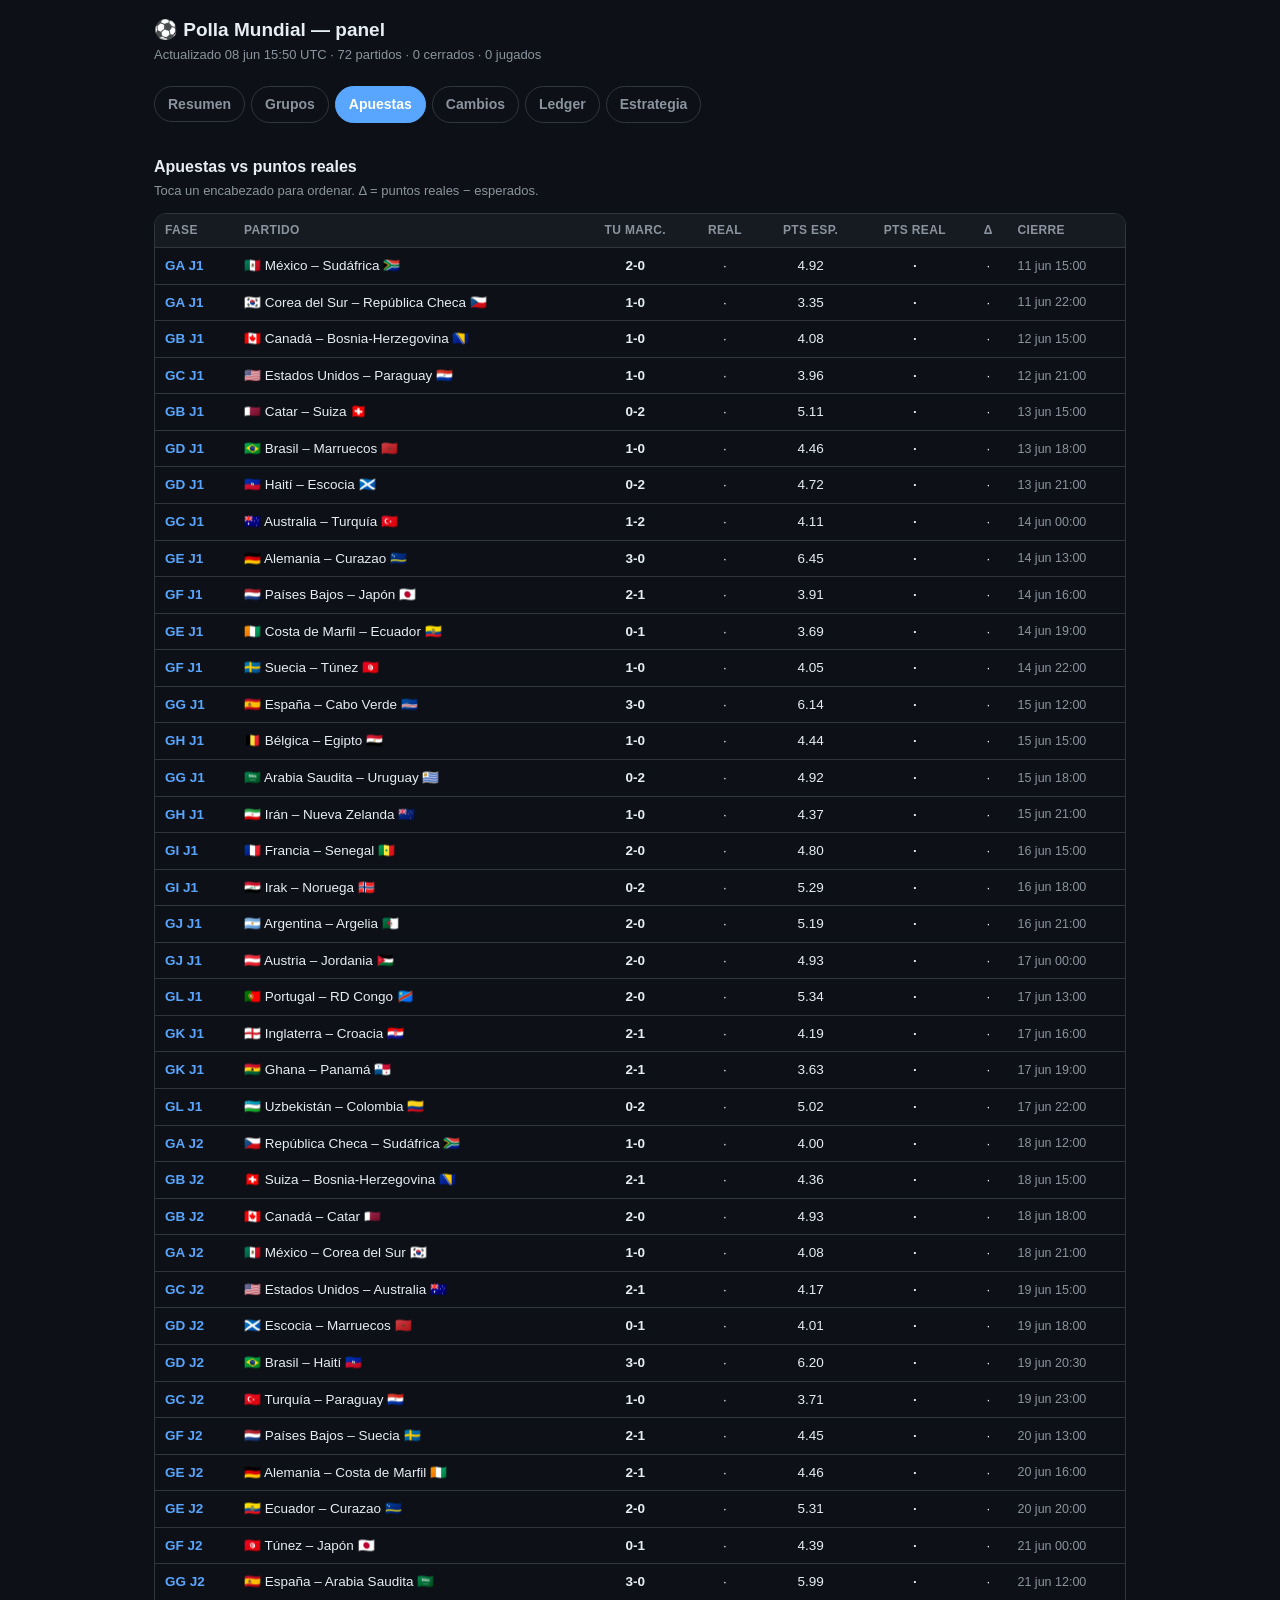
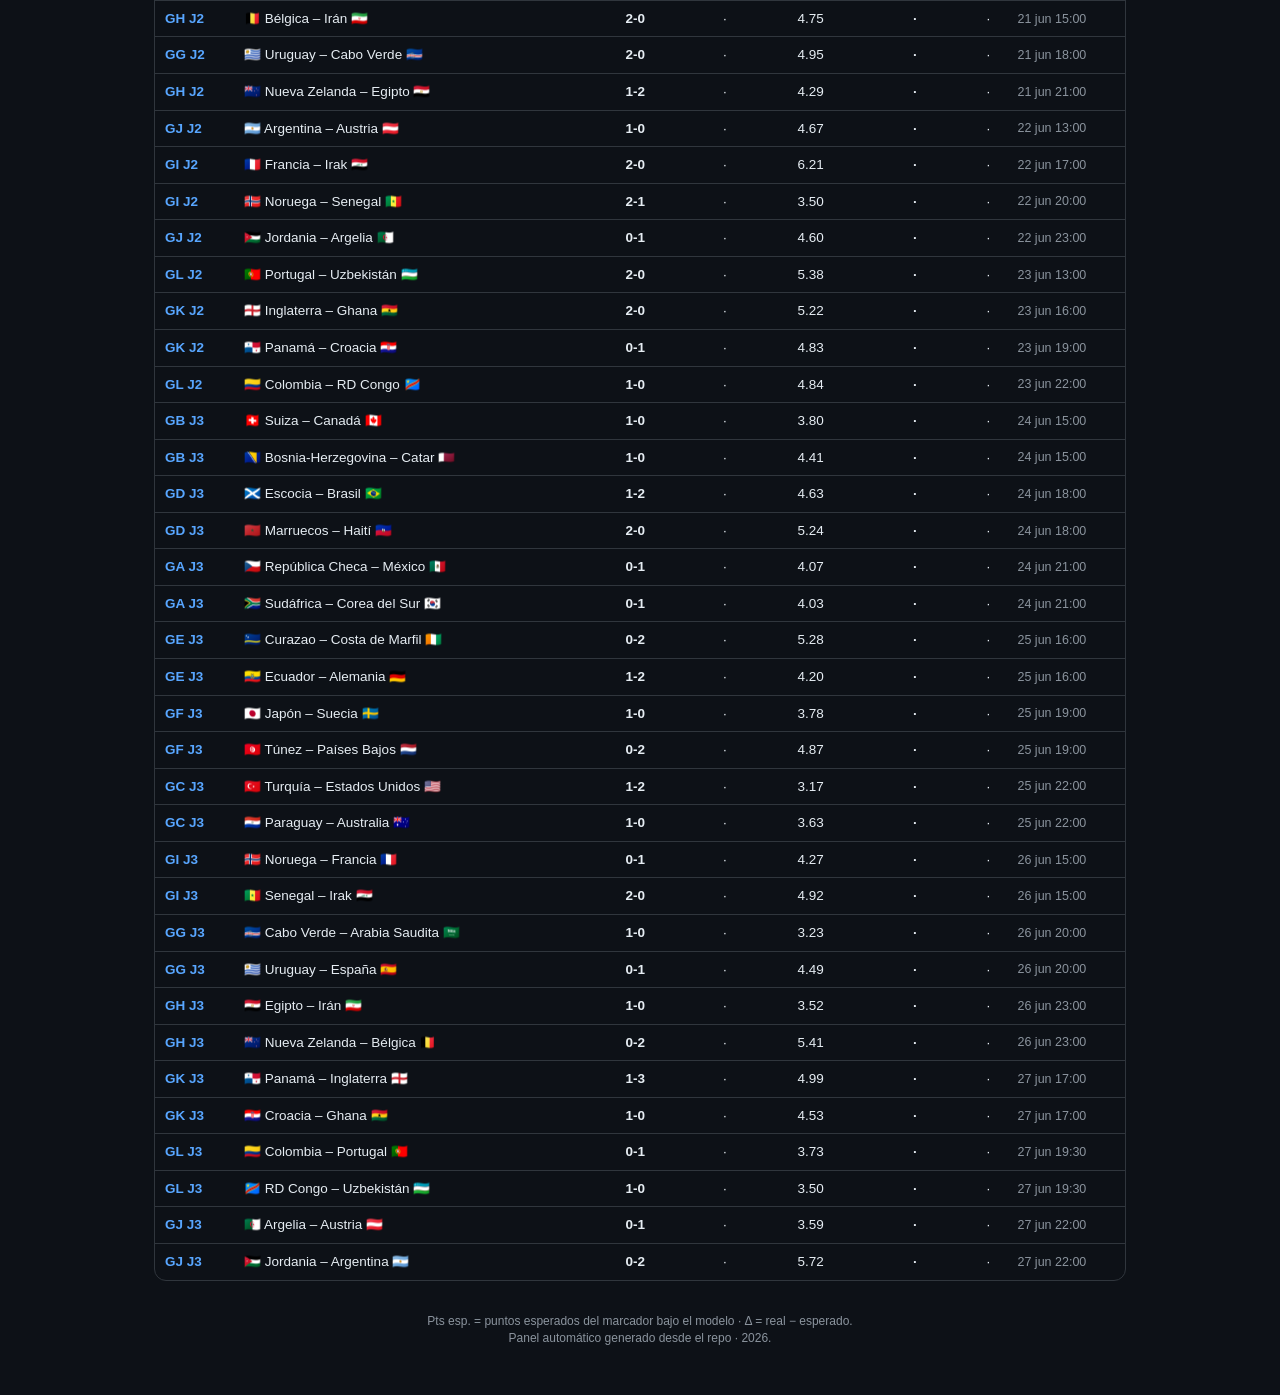
==== commit 73d3aa9c: "panel 27149607157 pablogalazcares/agent_polla_mundial@33f8f74ce467a04a66903fea294ea9222ad7ee43" ====
--- a/apuestas.html
+++ b/apuestas.html
@@ -73,7 +73,7 @@
 <div class="wrap">
   <header>
     <h1>⚽ Polla Mundial — panel</h1>
-    <div class="meta">Actualizado 08 jun 15:21 UTC · 72 partidos · 0 cerrados · 0 jugados</div>
+    <div class="meta">Actualizado 08 jun 15:50 UTC · 72 partidos · 0 cerrados · 0 jugados</div>
   </header>
   <nav class="nav"><a href="index.html">Resumen</a><a href="grupos.html">Grupos</a><a href="apuestas.html" class="active">Apuestas</a><a href="cambios.html">Cambios</a><a href="ledger.html">Ledger</a><a href="estrategia.html">Estrategia</a></nav>
   
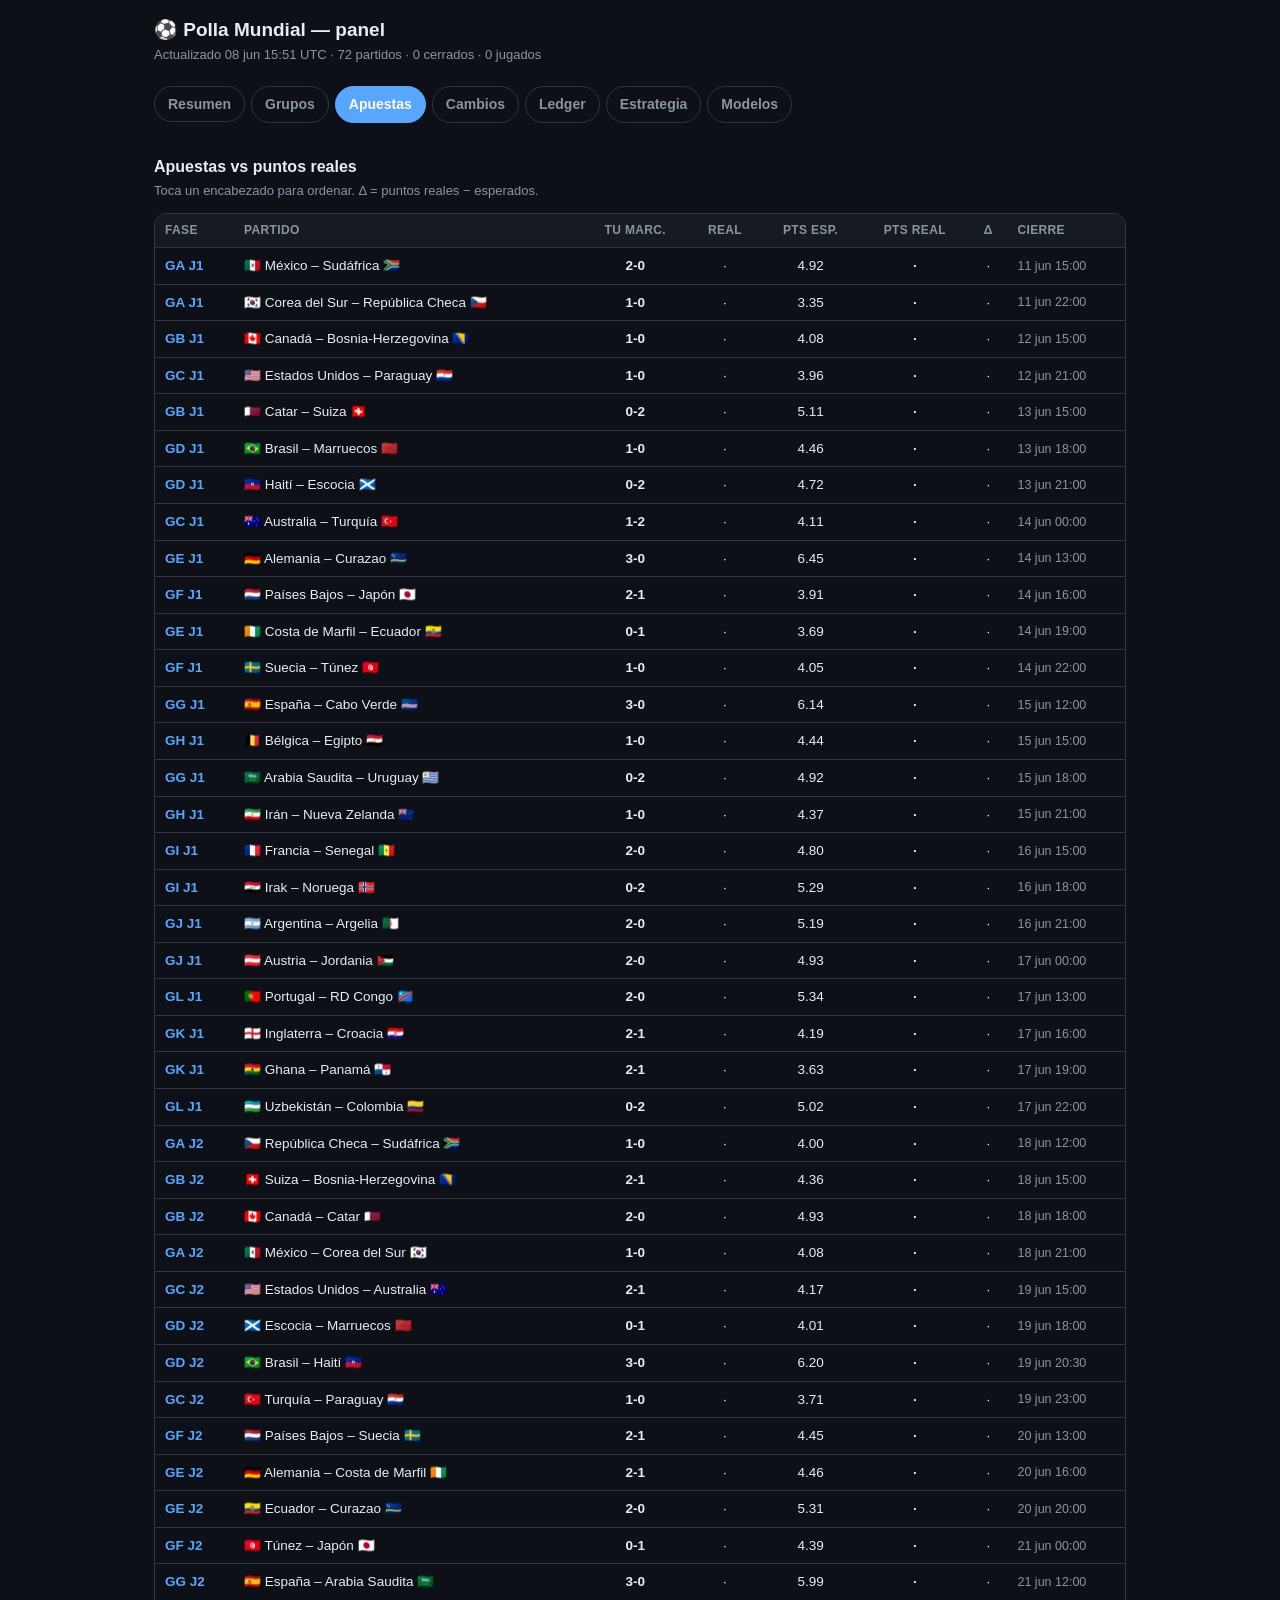
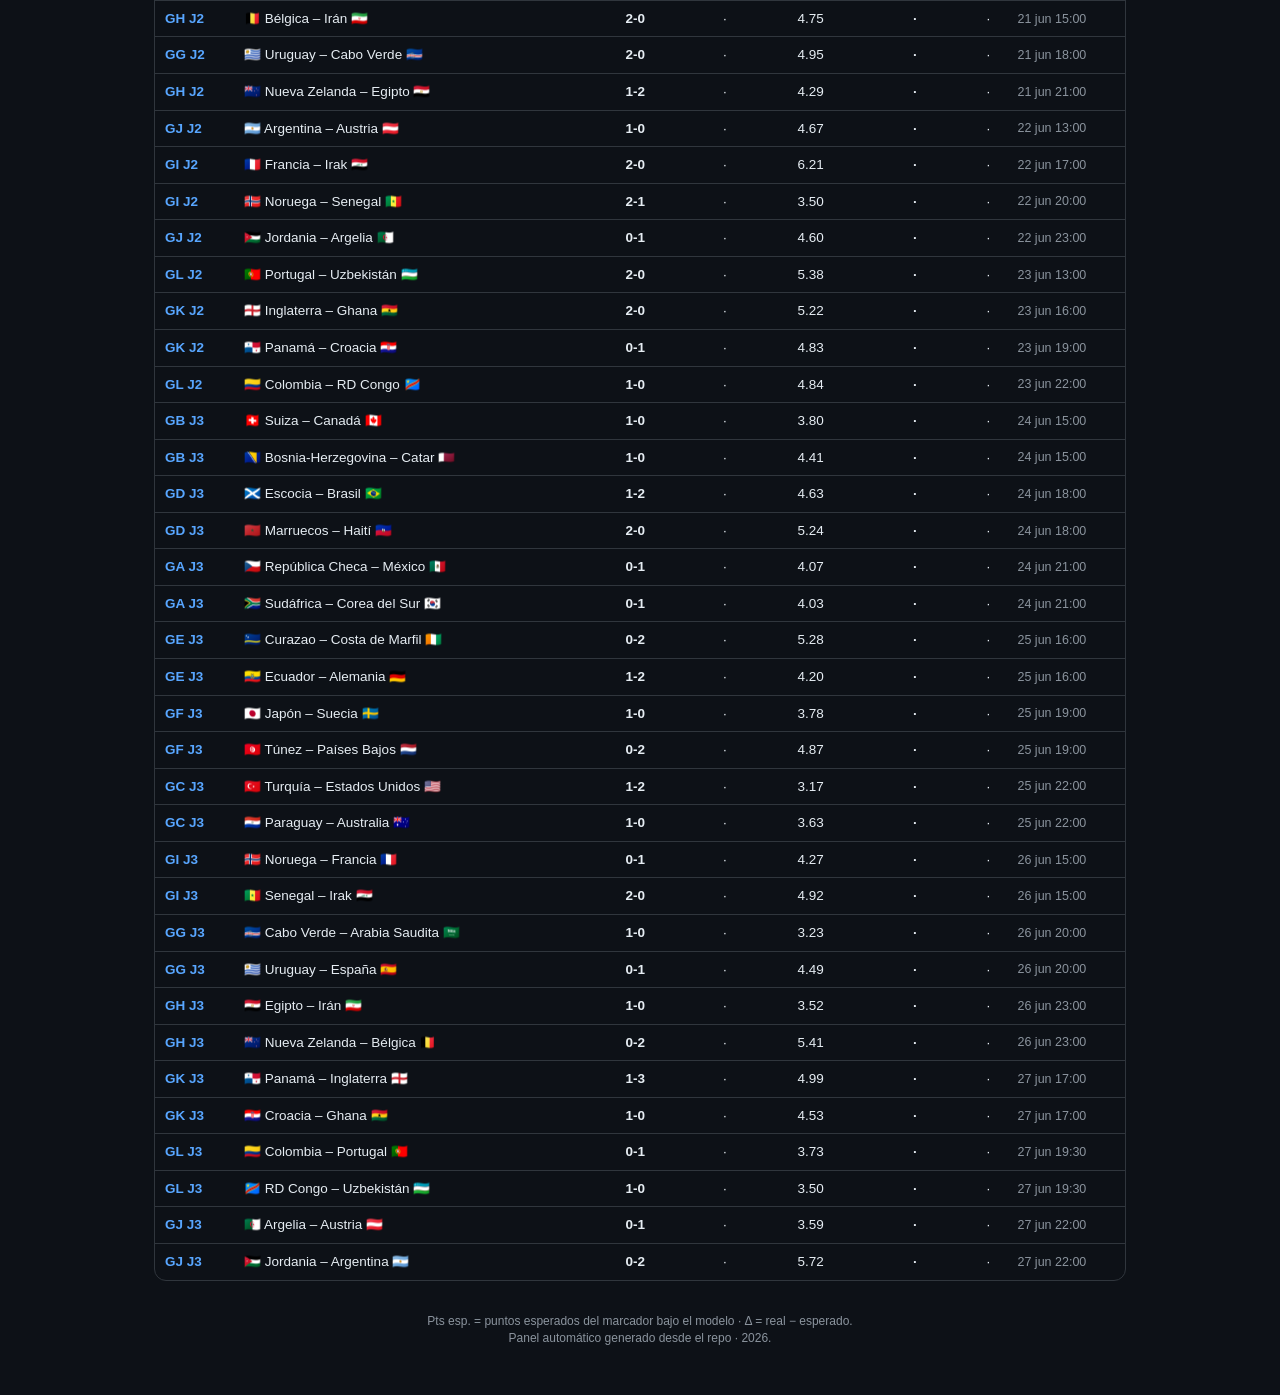
==== commit d4c6aa57: "panel 27149708912 pablogalazcares/agent_polla_mundial@49a935535fa5e56a83ae20bfcaff23976f899036" ====
--- a/apuestas.html
+++ b/apuestas.html
@@ -73,9 +73,9 @@
 <div class="wrap">
   <header>
     <h1>⚽ Polla Mundial — panel</h1>
-    <div class="meta">Actualizado 08 jun 15:50 UTC · 72 partidos · 0 cerrados · 0 jugados</div>
+    <div class="meta">Actualizado 08 jun 15:51 UTC · 72 partidos · 0 cerrados · 0 jugados</div>
   </header>
-  <nav class="nav"><a href="index.html">Resumen</a><a href="grupos.html">Grupos</a><a href="apuestas.html" class="active">Apuestas</a><a href="cambios.html">Cambios</a><a href="ledger.html">Ledger</a><a href="estrategia.html">Estrategia</a></nav>
+  <nav class="nav"><a href="index.html">Resumen</a><a href="grupos.html">Grupos</a><a href="apuestas.html" class="active">Apuestas</a><a href="cambios.html">Cambios</a><a href="ledger.html">Ledger</a><a href="estrategia.html">Estrategia</a><a href="modelos.html">Modelos</a></nav>
   
   <section>
     <h2>Apuestas vs puntos reales</h2>
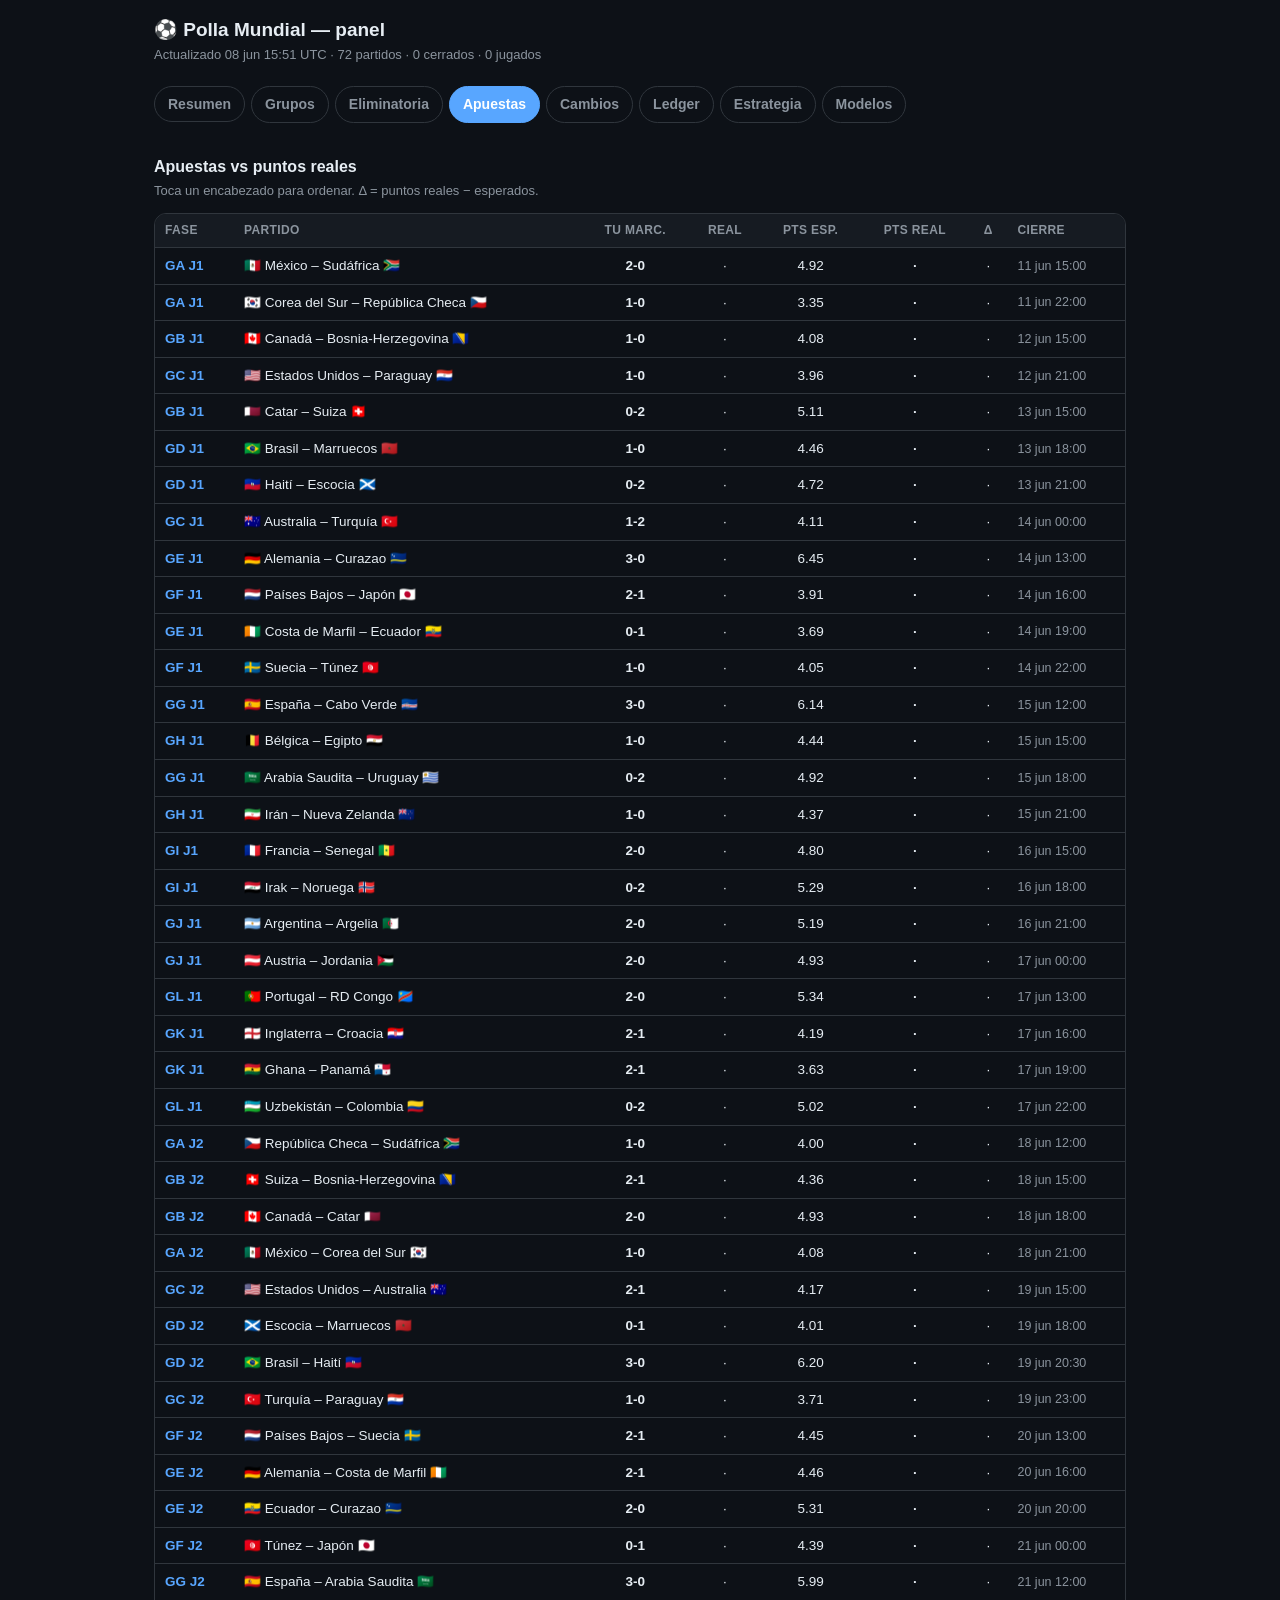
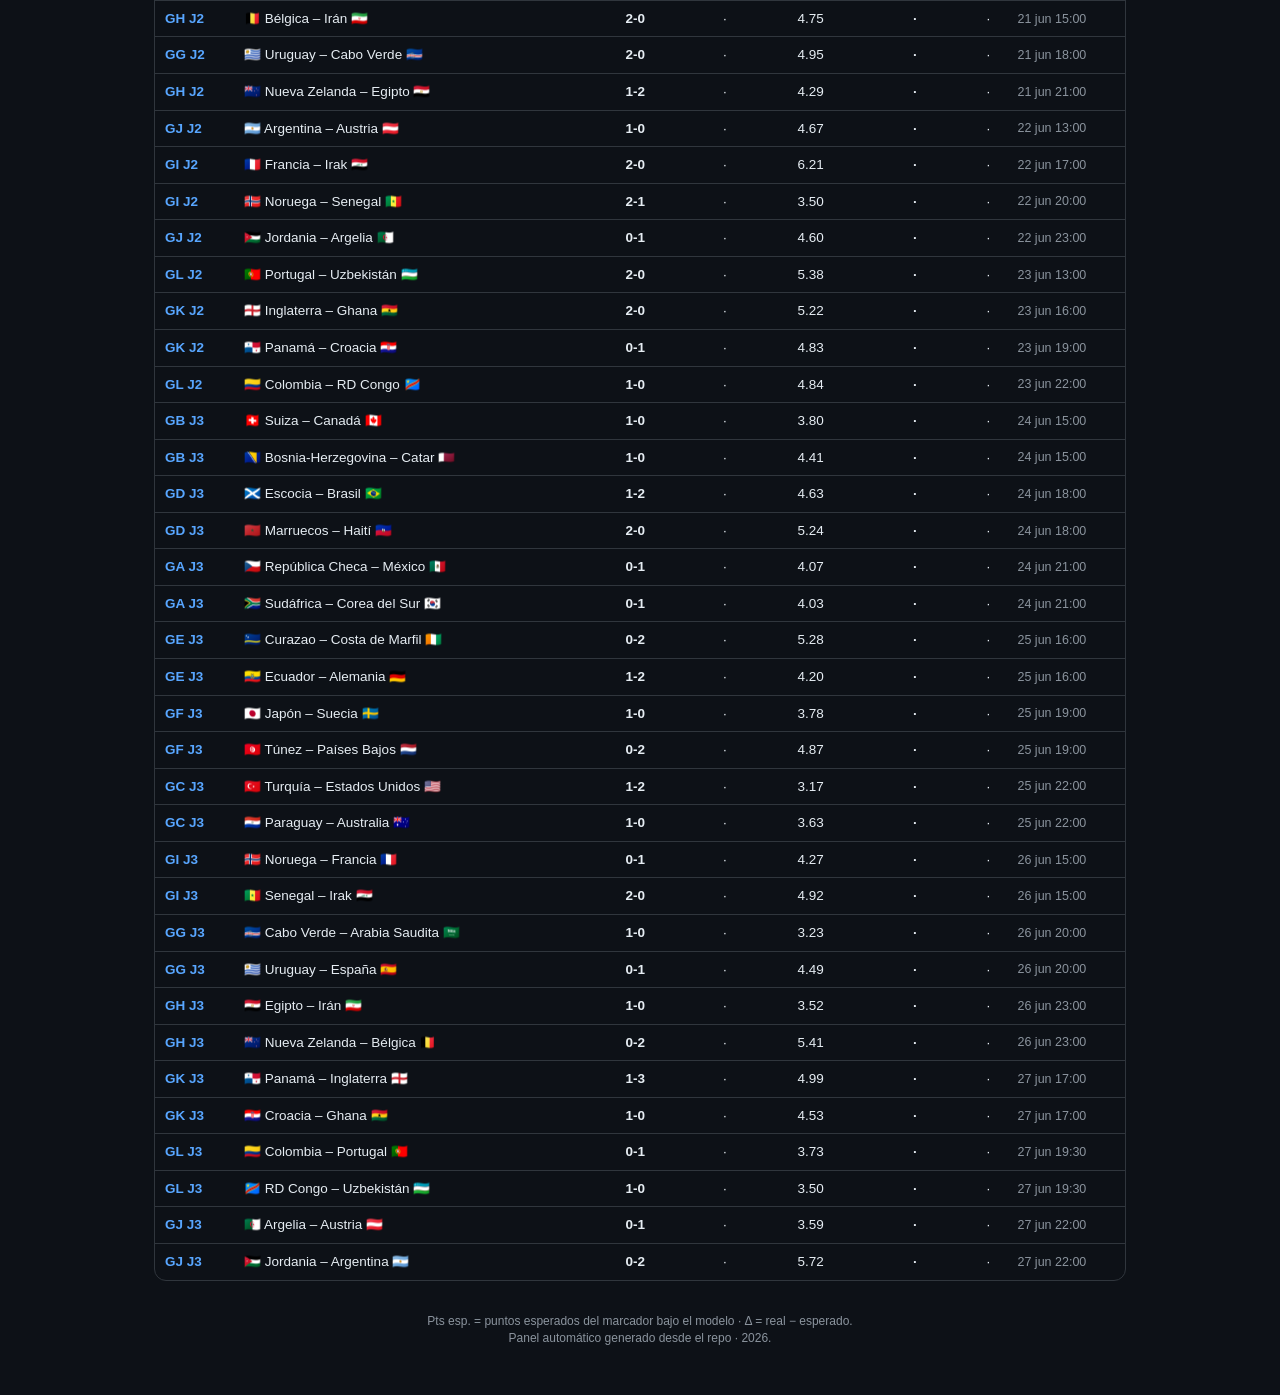
==== commit ed6e59d7: "panel: + Eliminatoria (probabilidades fase final + bracket) ; nav completo" ====
--- a/apuestas.html
+++ b/apuestas.html
@@ -48,6 +48,16 @@
   .pbar.mid span { background:var(--accent); }
   .pbar.lo span { background:var(--neg); }
   .pnum { color:var(--dim); font-size:12px; min-width:30px; text-align:right; }
+  .bracket { display:flex; gap:12px; overflow-x:auto; -webkit-overflow-scrolling:touch; padding:4px 2px 10px; }
+  .bcol { display:flex; flex-direction:column; justify-content:space-around; gap:8px; min-width:104px; }
+  .bcol-h { color:var(--dim); font-size:11px; text-transform:uppercase; letter-spacing:.03em; text-align:center; }
+  .bcol-champ { justify-content:center; }
+  .bx { background:var(--card); border:1px solid var(--line); border-radius:8px; overflow:hidden; }
+  .bx-t { padding:5px 8px; font-size:12.5px; white-space:nowrap; }
+  .bx-t + .bx-t { border-top:1px solid var(--line); }
+  .bx-t.win { font-weight:700; background:rgba(63,185,80,.12); }
+  .bx-t.lose { color:var(--dim); }
+  .champbox { background:var(--accent); color:#fff; font-weight:700; border-radius:8px; padding:10px 12px; text-align:center; white-space:nowrap; }
   .tbl { overflow-x:auto; -webkit-overflow-scrolling:touch; border:1px solid var(--line); border-radius:12px; }
   table { border-collapse:collapse; width:100%; font-size:13.5px; white-space:nowrap; }
   th, td { padding:8px 10px; text-align:left; border-bottom:1px solid var(--line); }
@@ -75,7 +85,7 @@
     <h1>⚽ Polla Mundial — panel</h1>
     <div class="meta">Actualizado 08 jun 15:51 UTC · 72 partidos · 0 cerrados · 0 jugados</div>
   </header>
-  <nav class="nav"><a href="index.html">Resumen</a><a href="grupos.html">Grupos</a><a href="apuestas.html" class="active">Apuestas</a><a href="cambios.html">Cambios</a><a href="ledger.html">Ledger</a><a href="estrategia.html">Estrategia</a><a href="modelos.html">Modelos</a></nav>
+  <nav class="nav"><a href="index.html">Resumen</a><a href="grupos.html">Grupos</a><a href="eliminatoria.html">Eliminatoria</a><a href="apuestas.html" class="active">Apuestas</a><a href="cambios.html">Cambios</a><a href="ledger.html">Ledger</a><a href="estrategia.html">Estrategia</a><a href="modelos.html">Modelos</a></nav>
   
   <section>
     <h2>Apuestas vs puntos reales</h2>
